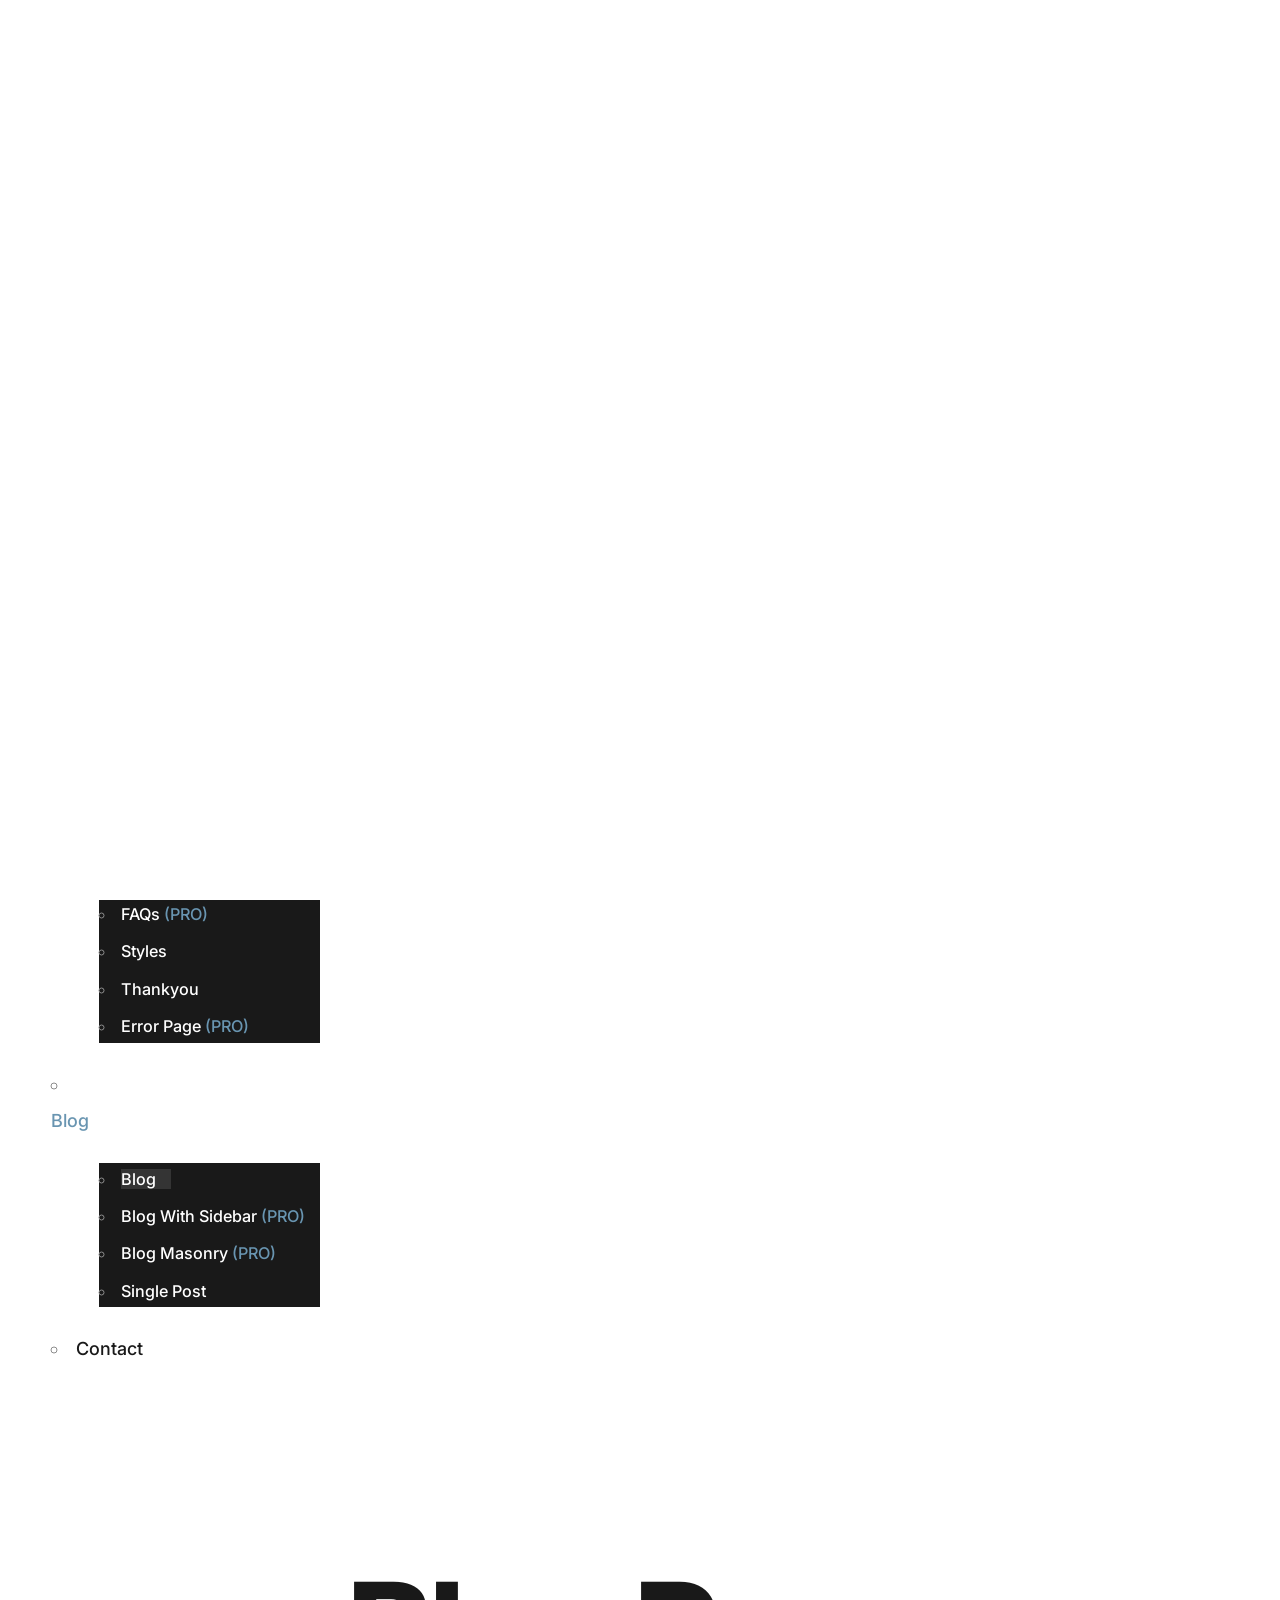
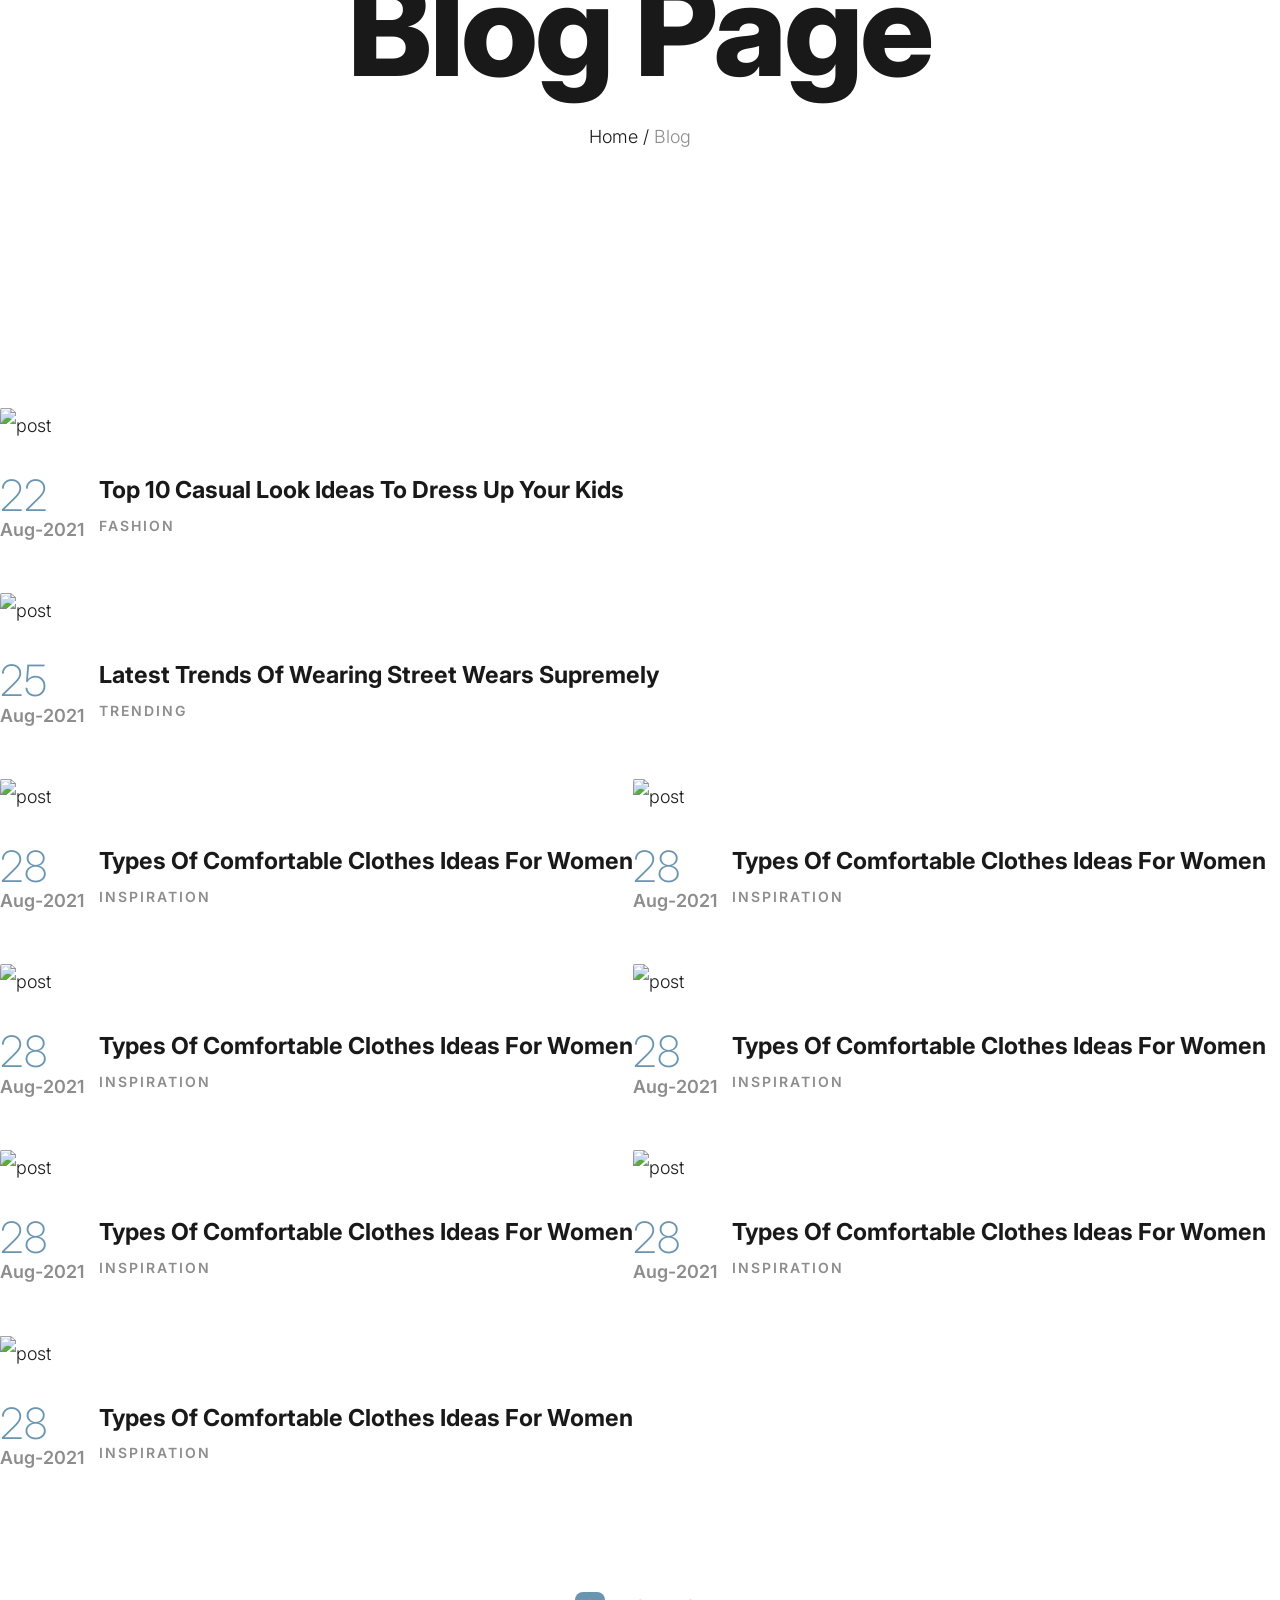
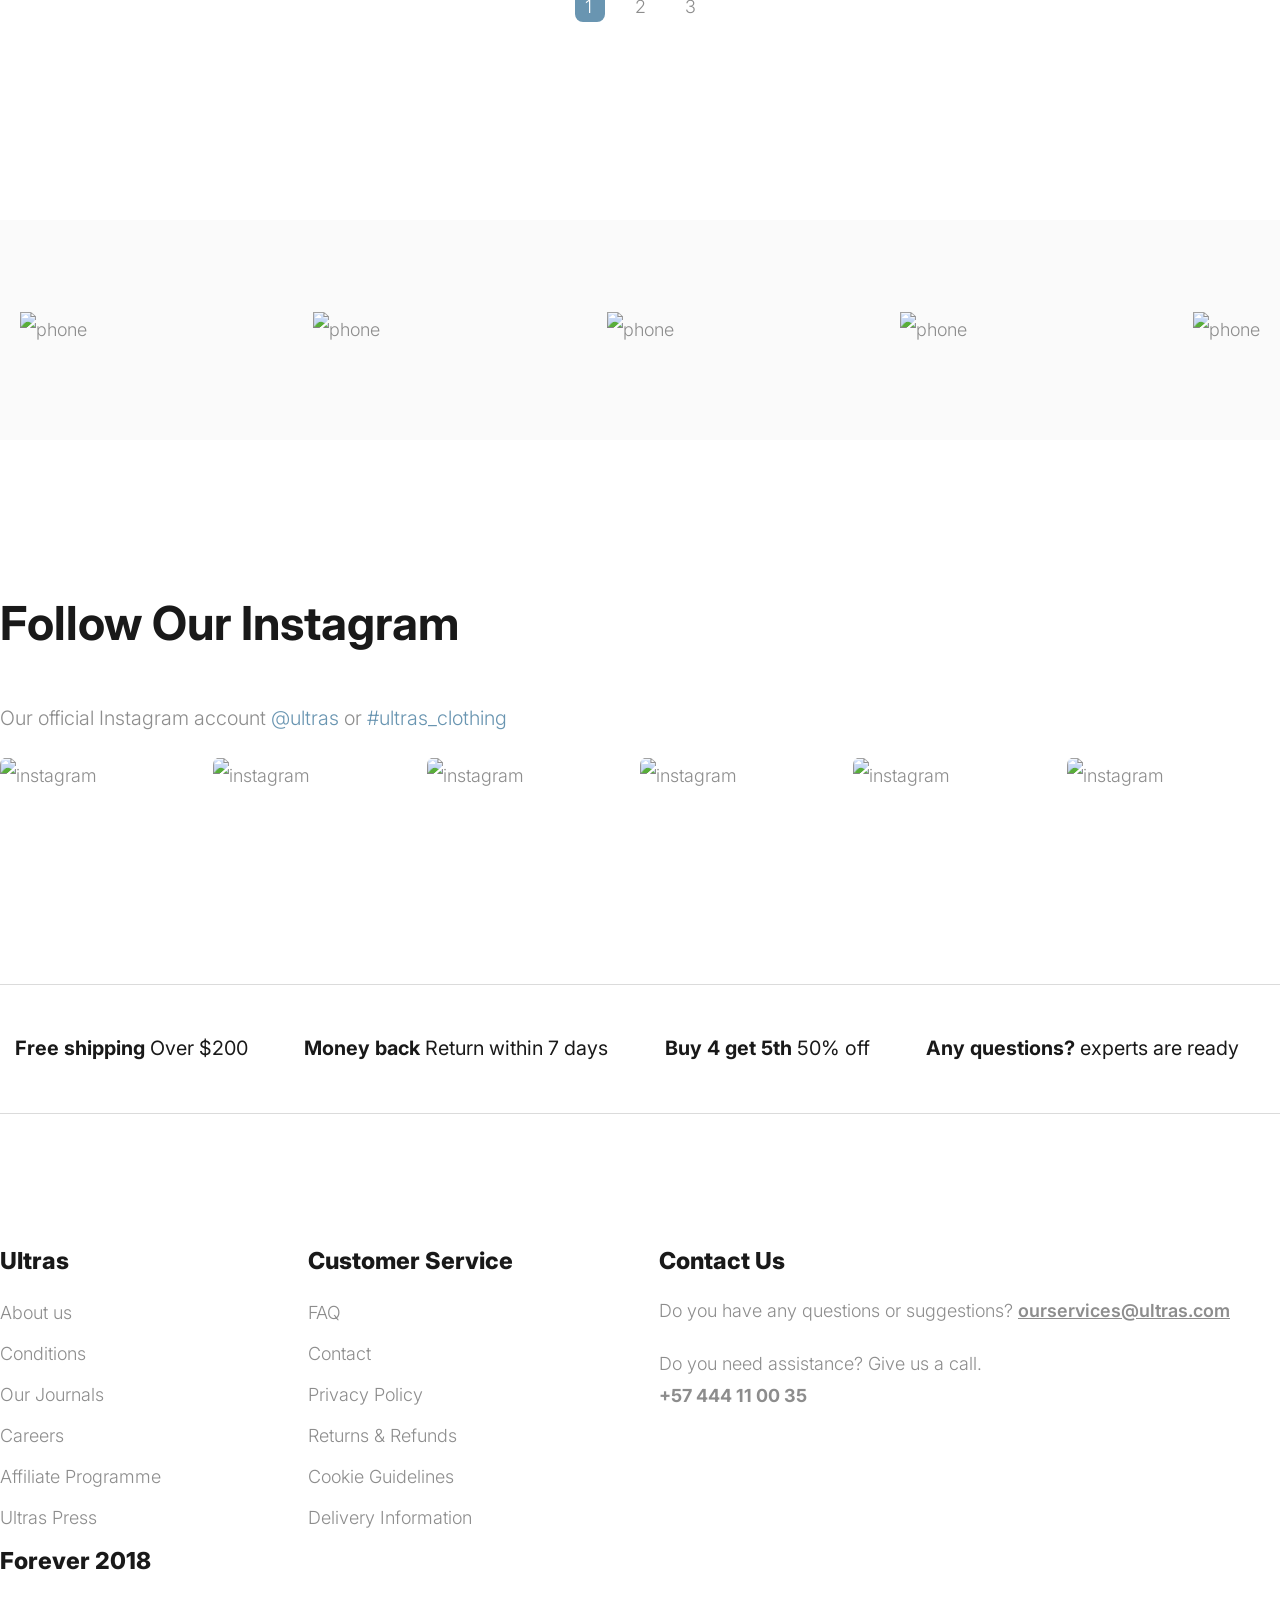
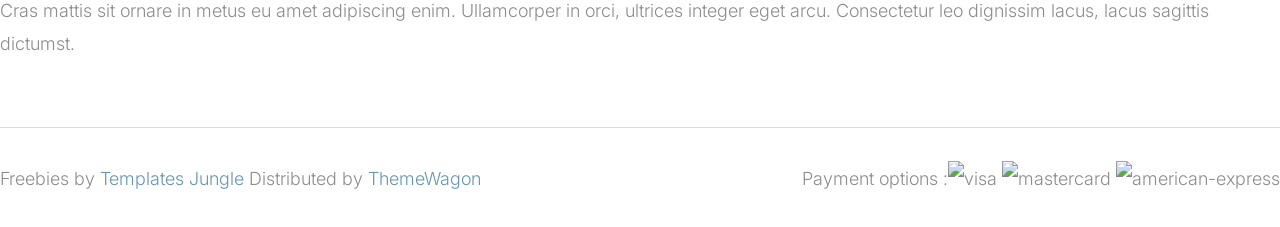
==== blog.html @ 42d47d9b "shr" ====
<!DOCTYPE html>
<html lang="en">
  <head>
    <title>Ultras - Clothing Store eCommerce Store HTML Website Template</title>
    <meta charset="utf-8">
    <meta http-equiv="X-UA-Compatible" content="IE=edge">
    <meta name="viewport" content="width=device-width, initial-scale=1.0">
    <meta name="format-detection" content="telephone=no">
    <meta name="apple-mobile-web-app-capable" content="yes">
    <meta name="author" content="">
    <meta name="keywords" content="">
    <meta name="description" content="">
    <link rel="stylesheet" type="text/css" href="css/normalize.css">
    <link rel="stylesheet" type="text/css" href="icomoon/icomoon.css">
    <link rel="stylesheet" type="text/css" media="all" href="https://maxcdn.bootstrapcdn.com/font-awesome/4.7.0/css/font-awesome.min.css">
    <link rel="stylesheet" type="text/css" href="css/vendor.css">
    <link rel="stylesheet" type="text/css" href="style.css">
    <link rel="preconnect" href="https://fonts.googleapis.com">
    <link rel="preconnect" href="https://fonts.gstatic.com" crossorigin>
    <link href="https://fonts.googleapis.com/css2?family=Inter:wght@100;200;300;400;500;600;700;800;900&display=swap" rel="stylesheet">
    <!-- script
    ================================================== -->
    <script src="js/modernizr.js"></script>
  </head>
  <body>

    <div class="preloader-wrapper">
      <div class="preloader">
      </div>
    </div>

    <div class="search-popup">
      <div class="search-popup-container">

        <form role="search" method="get" class="search-form" action="">
          <input type="search" id="search-form" class="search-field" placeholder="Type and press enter" value="" name="s" />
          <button type="submit" class="search-submit"><a href="#"><i class="icon icon-search"></i></a></button>
        </form>

        <h5 class="cat-list-title">Browse Categories</h5>
        
        <ul class="cat-list">
          <li class="cat-list-item">
            <a href="shop.html" title="Men Jackets">Men Jackets</a>
          </li>
          <li class="cat-list-item">
            <a href="shop.html" title="Fashion">Fashion</a>
          </li>
          <li class="cat-list-item">
            <a href="shop.html" title="Casual Wears">Casual Wears</a>
          </li>
          <li class="cat-list-item">
            <a href="shop.html" title="Women">Women</a>
          </li>
          <li class="cat-list-item">
            <a href="shop.html" title="Trending">Trending</a>
          </li>
          <li class="cat-list-item">
            <a href="shop.html" title="Hoodie">Hoodie</a>
          </li>
          <li class="cat-list-item">
            <a href="shop.html" title="Kids">Kids</a>
          </li>
        </ul>
      </div>
    </div>
    <header id="header">
      <div id="header-wrap">
        <nav class="secondary-nav border-bottom">
          <div class="container">
            <div class="row d-flex align-items-center">
              <div class="col-md-4 header-contact">
                <p>Let's talk! <strong>+57 444 11 00 35</strong>
                </p>
              </div>
              <div class="col-md-4 shipping-purchase text-center">
                <p>Free shipping on a purchase value of $200</p>
              </div>
              <div class="col-md-4 col-sm-12 user-items">
                <ul class="d-flex justify-content-end list-unstyled">
                  <li>
                    <a href="login.html">
                      <i class="icon icon-user"></i>
                    </a>
                  </li>
                  <li>
                    <a href="cart.html">
                      <i class="icon icon-shopping-cart"></i>
                    </a>
                  </li>
                  <li>
                    <a href="wishlist.html">
                      <i class="icon icon-heart"></i>
                    </a>
                  </li>
                  <li class="user-items search-item pe-3">
                    <a href="#" class="search-button">
                      <i class="icon icon-search"></i>
                    </a>
                  </li>
                </ul>
              </div>
            </div>
          </div>
        </nav>
        <nav class="primary-nav padding-small">
          <div class="container">
            <div class="row d-flex align-items-center">
              <div class="col-lg-2 col-md-2">
                <div class="main-logo">
                  <a href="index.html">
                    <img src="images/main-logo.png" alt="logo">
                  </a>
                </div>
              </div>
              <div class="col-lg-10 col-md-10">
                <div class="navbar">

                  <div id="main-nav" class="stellarnav d-flex justify-content-end right">
                    <ul class="menu-list">

                      <li class="menu-item has-sub">
                        <a href="index.html" class="item-anchor d-flex align-item-center" data-effect="Home">Home<i class="icon icon-chevron-down"></i></a>
                        <ul class="submenu">
                          <li><a href="index.html" class="item-anchor">Home</a></li>
                          <li><a href="home2.html" class="item-anchor">Home v2<span class="text-primary"> (PRO)</span></a></li>
                        </ul>
                      </li>

                      <li><a href="about.html" class="item-anchor" data-effect="About">About</a></li>

                      <li class="menu-item has-sub">
                        <a href="shop.html" class="item-anchor d-flex align-item-center" data-effect="Shop">Shop<i class="icon icon-chevron-down"></i></a>
                        <ul class="submenu">
                          <li><a href="shop.html" class="item-anchor">Shop</a></li>
                          <li><a href="shop-slider.html" class="item-anchor">Shop slider<span class="text-primary"> (PRO)</span></a></li>
                          <li><a href="shop-grid.html" class="item-anchor">Shop grid<span class="text-primary"> (PRO)</span></a></li>
                          <li><a href="shop-list.html" class="item-anchor">Shop list<span class="text-primary"> (PRO)</span></a></li>
                          <li><a href="single-product.html" class="item-anchor">Single product<span class="text-primary"> (PRO)</span></a></li>
                          <li><a href="cart.html" class="item-anchor">Cart<span class="text-primary"> (PRO)</span></a></li>
                          <li><a href="wishlist.html" class="item-anchor">Wishlist<span class="text-primary"> (PRO)</span></a></li>
                          <li><a href="checkout.html" class="item-anchor">Checkout<span class="text-primary"> (PRO)</span></a></li>
                        </ul>
                      </li>

                      <li class="menu-item has-sub">
                        <a href="#" class="item-anchor d-flex align-item-center" data-effect="Pages">Pages<i class="icon icon-chevron-down"></i></a>
                        <ul class="submenu">
                          <li><a href="coming-soon.html" class="item-anchor">Coming soon<span class="text-primary"> (PRO)</span></a></li>
                          <li><a href="login.html" class="item-anchor">Login<span class="text-primary"> (PRO)</span></a></li>
                          <li><a href="faqs.html" class="item-anchor">FAQs<span class="text-primary"> (PRO)</span></a></li>
                          <li><a href="styles.html" class="item-anchor">Styles</a></li>
                          <li><a href="thank-you.html" class="item-anchor">Thankyou</a></li>
                          <li><a href="error.html" class="item-anchor">Error page<span class="text-primary"> (PRO)</span></a></li>
                        </ul>
                      </li>

                      <li class="menu-item has-sub">
                        <a href="blog.html" class="item-anchor active d-flex align-item-center" data-effect="Blog">Blog<i class="icon icon-chevron-down"></i></a>
                        <ul class="submenu">
                          <li><a href="blog.html" class="item-anchor active">Blog</a></li>
                          <li><a href="blog-sidebar.html" class="item-anchor">Blog with sidebar<span class="text-primary"> (PRO)</span></a></li>
                          <li><a href="blog-masonry.html" class="item-anchor">Blog masonry<span class="text-primary"> (PRO)</span></a></li>
                          <li><a href="single-post.html" class="item-anchor">Single post</a></li>
                        </ul>
                      </li>

                      <li><a href="contact.html" class="item-anchor" data-effect="Contact">Contact</a></li>

                    </ul>
                  </div>

                </div>
              </div>
            </div>
          </div>
        </nav>
      </div>
    </header>

    <section class="site-banner jarallax min-height300 padding-large" style="background: url(images/hero-image1.jpg) no-repeat; background-position: top;">
      <div class="container">
        <div class="row">
          <div class="col-md-12">
            <h1 class="page-title">Blog page</h1>
            <div class="breadcrumbs">
              <span class="item">
                <a href="index.html">Home /</a>
              </span>
              <span class="item">Blog</span>
            </div>
          </div>
        </div>
      </div>
    </section>

    <section id="latest-blog" class="post-grid padding-large">
      <div class="container">
        <div class="row d-flex flex-wrap">
          <article class="col-md-4 post-item">
            <div class="image-holder zoom-effect">
              <a href="single-post.html">
                <img src="images/post-img1.jpg" alt="post" class="post-image">
              </a>
            </div>
            <div class="post-content d-flex">
              <div class="meta-date">
                <div class="meta-day text-primary">22</div>
                <div class="meta-month">Aug-2021</div>
              </div>
              <div class="post-header">
                <h3 class="post-title">
                  <a href="single-post.html">top 10 casual look ideas to dress up your kids</a>
                </h3>
                <a href="blog.html" class="blog-categories">Fashion</a>
              </div>
            </div>
          </article>
          <article class="col-md-4 post-item">
            <div class="image-holder zoom-effect">
              <a href="single-post.html">
                <img src="images/post-img2.jpg" alt="post" class="post-image">
              </a>
            </div>
            <div class="post-content d-flex">
              <div class="meta-date">
                <div class="meta-day text-primary">25</div>
                <div class="meta-month">Aug-2021</div>
              </div>
              <div class="post-header">
                <h3 class="post-title">
                  <a href="single-post.html">Latest trends of wearing street wears supremely</a>
                </h3>
                <a href="blog.html" class="blog-categories">Trending</a>
              </div>
            </div>
          </article>
          <article class="col-md-4 post-item">
            <div class="image-holder zoom-effect">
              <a href="single-post.html">
                <img src="images/post-img3.jpg" alt="post" class="post-image">
              </a>
            </div>
            <div class="post-content d-flex">
              <div class="meta-date">
                <div class="meta-day text-primary">28</div>
                <div class="meta-month">Aug-2021</div>
              </div>
              <div class="post-header">
                <h3 class="post-title">
                  <a href="single-post.html">types of comfortable clothes ideas for women</a>
                </h3>
                <a href="blog.html" class="blog-categories">Inspiration</a>
              </div>
            </div>
          </article>
          <article class="col-md-4 post-item">
            <div class="image-holder zoom-effect">
              <a href="single-post.html">
                <img src="images/post-img2.jpg" alt="post" class="post-image">
              </a>
            </div>
            <div class="post-content d-flex">
              <div class="meta-date">
                <div class="meta-day text-primary">28</div>
                <div class="meta-month">Aug-2021</div>
              </div>
              <div class="post-header">
                <h3 class="post-title">
                  <a href="single-post.html">types of comfortable clothes ideas for women</a>
                </h3>
                <a href="blog.html" class="blog-categories">Inspiration</a>
              </div>
            </div>
          </article>
          <article class="col-md-4 post-item">
            <div class="image-holder zoom-effect">
              <a href="single-post.html">
                <img src="images/post-img3.jpg" alt="post" class="post-image">
              </a>
            </div>
            <div class="post-content d-flex">
              <div class="meta-date">
                <div class="meta-day text-primary">28</div>
                <div class="meta-month">Aug-2021</div>
              </div>
              <div class="post-header">
                <h3 class="post-title">
                  <a href="single-post.html">types of comfortable clothes ideas for women</a>
                </h3>
                <a href="blog.html" class="blog-categories">Inspiration</a>
              </div>
            </div>
          </article>
          <article class="col-md-4 post-item">
            <div class="image-holder zoom-effect">
              <a href="single-post.html">
                <img src="images/post-img1.jpg" alt="post" class="post-image">
              </a>
            </div>
            <div class="post-content d-flex">
              <div class="meta-date">
                <div class="meta-day text-primary">28</div>
                <div class="meta-month">Aug-2021</div>
              </div>
              <div class="post-header">
                <h3 class="post-title">
                  <a href="single-post.html">types of comfortable clothes ideas for women</a>
                </h3>
                <a href="blog.html" class="blog-categories">Inspiration</a>
              </div>
            </div>
          </article>
          <article class="col-md-4 post-item">
            <div class="image-holder zoom-effect">
              <a href="single-post.html">
                <img src="images/post-img3.jpg" alt="post" class="post-image">
              </a>
            </div>
            <div class="post-content d-flex">
              <div class="meta-date">
                <div class="meta-day text-primary">28</div>
                <div class="meta-month">Aug-2021</div>
              </div>
              <div class="post-header">
                <h3 class="post-title">
                  <a href="single-post.html">types of comfortable clothes ideas for women</a>
                </h3>
                <a href="blog.html" class="blog-categories">Inspiration</a>
              </div>
            </div>
          </article>
          <article class="col-md-4 post-item">
            <div class="image-holder zoom-effect">
              <a href="single-post.html">
                <img src="images/post-img1.jpg" alt="post" class="post-image">
              </a>
            </div>
            <div class="post-content d-flex">
              <div class="meta-date">
                <div class="meta-day text-primary">28</div>
                <div class="meta-month">Aug-2021</div>
              </div>
              <div class="post-header">
                <h3 class="post-title">
                  <a href="single-post.html">types of comfortable clothes ideas for women</a>
                </h3>
                <a href="blog.html" class="blog-categories">Inspiration</a>
              </div>
            </div>
          </article>
          <article class="col-md-4 post-item">
            <div class="image-holder zoom-effect">
              <a href="single-post.html">
                <img src="images/post-img2.jpg" alt="post" class="post-image">
              </a>
            </div>
            <div class="post-content d-flex">
              <div class="meta-date">
                <div class="meta-day text-primary">28</div>
                <div class="meta-month">Aug-2021</div>
              </div>
              <div class="post-header">
                <h3 class="post-title">
                  <a href="single-post.html">types of comfortable clothes ideas for women</a>
                </h3>
                <a href="blog.html" class="blog-categories">Inspiration</a>
              </div>
            </div>
          </article>
        </div>
        <nav class="navigation paging-navigation text-center padding-medium" role="navigation">
          <div class="pagination loop-pagination d-flex justify-content-center">
            <a href="#" class="pagination-arrow d-flex align-items-center">
              <i class="icon icon-arrow-left"></i>
            </a>
            <span aria-current="page" class="page-numbers current">1</span>
            <a class="page-numbers" href="#">2</a>
            <a class="page-numbers" href="#">3</a>
            <a href="#" class="pagination-arrow d-flex align-items-center">
              <i class="icon icon-arrow-right"></i>
            </a>
          </div>
        </nav>
      </div>
    </section>

    <section id="brand-collection" class="padding-medium bg-light-grey">
      <div class="container">
        <div class="d-flex flex-wrap justify-content-between">
          <img src="images/brand1.png" alt="phone" class="brand-image">
          <img src="images/brand2.png" alt="phone" class="brand-image">
          <img src="images/brand3.png" alt="phone" class="brand-image">
          <img src="images/brand4.png" alt="phone" class="brand-image">
          <img src="images/brand5.png" alt="phone" class="brand-image">
        </div>
      </div>
    </section>

    <section id="instagram" class="padding-large">
      <div class="container">
        <div class="section-header">
          <h2 class="section-title">Follow our instagram</h2>
        </div>
        <p>Our official Instagram account <a href="#">@ultras</a> or <a href="#">#ultras_clothing</a>
        </p>
        <div class="row d-flex flex-wrap justify-content-between">
          <div class="col-lg-2 col-md-4 col-sm-6">
            <figure class="zoom-effect">
              <img src="images/insta-image1.jpg" alt="instagram" class="insta-image">
              <i class="icon icon-instagram"></i>
            </figure>
          </div>
          <div class="col-lg-2 col-md-4 col-sm-6">
            <figure class="zoom-effect">
              <img src="images/insta-image2.jpg" alt="instagram" class="insta-image">
              <i class="icon icon-instagram"></i>
            </figure>
          </div>
          <div class="col-lg-2 col-md-4 col-sm-6">
            <figure class="zoom-effect">
              <img src="images/insta-image3.jpg" alt="instagram" class="insta-image">
              <i class="icon icon-instagram"></i>
            </figure>
          </div>
          <div class="col-lg-2 col-md-4 col-sm-6">
            <figure class="zoom-effect">
              <img src="images/insta-image4.jpg" alt="instagram" class="insta-image">
              <i class="icon icon-instagram"></i>
            </figure>
          </div>
          <div class="col-lg-2 col-md-4 col-sm-6">
            <figure class="zoom-effect">
              <img src="images/insta-image5.jpg" alt="instagram" class="insta-image">
              <i class="icon icon-instagram"></i>
            </figure>
          </div>
          <div class="col-lg-2 col-md-4 col-sm-6">
            <figure class="zoom-effect">
              <img src="images/insta-image6.jpg" alt="instagram" class="insta-image">
              <i class="icon icon-instagram"></i>
            </figure>
          </div>
        </div>          
      </div>
    </section>

    <section id="shipping-information">
      <hr>
      <div class="container">
        <div class="row d-flex flex-wrap align-items-center justify-content-between">
          <div class="col-md-3 col-sm-6">
            <div class="icon-box">
              <i class="icon icon-truck"></i>
              <h4 class="block-title">
                <strong>Free shipping</strong> Over $200
              </h4>
            </div>
          </div>
          <div class="col-md-3 col-sm-6">
            <div class="icon-box">
              <i class="icon icon-return"></i>
              <h4 class="block-title">
                <strong>Money back</strong> Return within 7 days
              </h4>
            </div>
          </div>
          <div class="col-md-3 col-sm-6">
            <div class="icon-box">
              <i class="icon icon-tags1"></i>
              <h4 class="block-title">
                <strong>Buy 4 get 5th</strong> 50% off
              </h4>
            </div>
          </div>
          <div class="col-md-3 col-sm-6">
            <div class="icon-box">
              <i class="icon icon-help_outline"></i>
              <h4 class="block-title">
                <strong>Any questions?</strong> experts are ready
              </h4>
            </div>
          </div>
        </div>
      </div>
      <hr>
    </section>

    <footer id="footer">
      <div class="container">
        <div class="footer-menu-list">
          <div class="row d-flex flex-wrap justify-content-between">
            <div class="col-lg-3 col-md-6 col-sm-6">
              <div class="footer-menu">
                <h5 class="widget-title">Ultras</h5>
                <ul class="menu-list list-unstyled">
                  <li class="menu-item">
                    <a href="about.html">About us</a>
                  </li>
                  <li class="menu-item">
                    <a href="#">Conditions </a>
                  </li>
                  <li class="menu-item">
                    <a href="blog.html">Our Journals</a>
                  </li>
                  <li class="menu-item">
                    <a href="#">Careers</a>
                  </li>
                  <li class="menu-item">
                    <a href="#">Affiliate Programme</a>
                  </li>
                  <li class="menu-item">
                    <a href="#">Ultras Press</a>
                  </li>
                </ul>
              </div>
            </div>
            <div class="col-lg-3 col-md-6 col-sm-6">
              <div class="footer-menu">
                <h5 class="widget-title">Customer Service</h5>
                <ul class="menu-list list-unstyled">
                  <li class="menu-item">
                    <a href="faqs.html">FAQ</a>
                  </li>
                  <li class="menu-item">
                    <a href="contact.html">Contact</a>
                  </li>
                  <li class="menu-item">
                    <a href="#">Privacy Policy</a>
                  </li>
                  <li class="menu-item">
                    <a href="#">Returns & Refunds</a>
                  </li>
                  <li class="menu-item">
                    <a href="#">Cookie Guidelines</a>
                  </li>
                  <li class="menu-item">
                    <a href="#">Delivery Information</a>
                  </li>
                </ul>
              </div>
            </div>
            <div class="col-lg-3 col-md-6 col-sm-6">
              <div class="footer-menu">
                <h5 class="widget-title">Contact Us</h5>
                <p>Do you have any questions or suggestions? <a href="#" class="email">ourservices@ultras.com</a>
                </p>
                <p>Do you need assistance? Give us a call. <br>
                  <strong>+57 444 11 00 35</strong>
                </p>
              </div>
            </div>
            <div class="col-lg-3 col-md-6 col-sm-6">
              <div class="footer-menu">
                <h5 class="widget-title">Forever 2018</h5>
                <p>Cras mattis sit ornare in metus eu amet adipiscing enim. Ullamcorper in orci, ultrices integer eget arcu. Consectetur leo dignissim lacus, lacus sagittis dictumst.</p>
                <div class="social-links">
                  <ul class="d-flex list-unstyled">
                    <li>
                      <a href="#">
                        <i class="icon icon-facebook"></i>
                      </a>
                    </li>
                    <li>
                      <a href="#">
                        <i class="icon icon-twitter"></i>
                      </a>
                    </li>
                    <li>
                      <a href="#">
                        <i class="icon icon-youtube-play"></i>
                      </a>
                    </li>
                    <li>
                      <a href="#">
                        <i class="icon icon-behance-square"></i>
                      </a>
                    </li>
                  </ul>
                </div>
              </div>
            </div>
          </div>
        </div>
      </div>
      <hr>
    </footer>

    <div id="footer-bottom">
      <div class="container">
        <div class="d-flex align-items-center flex-wrap justify-content-between">
          <div class="copyright">
            <p>Freebies by <a href="https://templatesjungle.com/">Templates Jungle</a> Distributed by <a href="https://themewagon.com">ThemeWagon</a>
            </p>
          </div>
          <div class="payment-method">
            <p>Payment options :</p>
            <div class="card-wrap">
              <img src="images/visa-icon.jpg" alt="visa">
              <img src="images/mastercard.png" alt="mastercard">
              <img src="images/american-express.jpg" alt="american-express">
            </div>
          </div>
        </div>
      </div>
    </div>

    <script src="js/jquery-1.11.0.min.js"></script>
    <script src="js/plugins.js"></script>
    <script src="js/script.js"></script>
  </body>
</html>
---- style.css ----
/*
Theme Name: Ultras
Theme URI: https://templatesjungle.com/
Author: TemplatesJungle
Author URI: https://templatesjungle.com/
Description: Ultras is specially designed product packaged for eCommerce store websites.
Version: 1.1
*/

/*--------------------------------------------------------------
This is main CSS file that contains custom style rules used in this template
--------------------------------------------------------------*/

/*------------------------------------*\
    Table of contents
\*------------------------------------*/

/*------------------------------------------------

CSS STRUCTURE:

1. VARIABLES

2. GENERAL TYPOGRAPHY
  2.1 General Styles
  2.2 Floating & Alignment
  2.3 Forms
  2.4 Lists
  2.5 Code
  2.6 Tables
  2.7 Spacing
  2.8 Utilities
  2.9 Misc
    - Row Border
    - Zoom Effect
  2.10 Buttons
    - Button Sizes
    - Button Shapes
    - Button Color Scheme
    - Button Aligns
  2.11 Section
    - Hero Section
    - Section Title
    - Section Paddings
    - Section Margins
    - Section Bg Colors
    - Content Colors
    - Content Borders

3. EXTENDED TYPOGRAPHY
  3.1 Blockquote / Pullquote
  3.2 Text Highlights

4. CONTENT ELEMENTS
  4.1 Tabs
  4.2 Accordions

5. BLOG STYLES
  5.1 Blog Single Post
  5.2 About Author
  5.3 Comments List
  5.4 Comments Form3

6. SITE STRUCTURE
  6.1 Header
    - Header Menu
    - Nav Sidebar
  6.2 Billboard
  6.3 About Us Section
  6.4 Video Section
  6.5 Selling Products Section
  6.6 Quotation Section
  6.7 Latest Blogs Section
  6.8 Newsletter Section
  6.9 Instagram Section
  6.10 Footer
    - Footer Top
    - Footer Bottom

7. OTHER PAGES
  7.1 About Page
  7.2 Product Detail
    -Quantity
  7.3 Shop Page & Blog Page
    -Sidebar
    -Pagination
  7.4 Shop List Page
  7.5 Single Product
   -Single Product Information
   -Product Tabs
  7.6 Single Post Page
  7.7 Cart Page
  7.8 Wishlist Page
  7.9 Checkout Page
  7.10 Home2 Page
   -Billboard
   -Video Section
   -Categories
  7.11 Coming Soon Page
  7.12 Login Page
  7.13 Error Page
  7.14 Styles Page

    
/*--------------------------------------------------------------
/** 1. VARIABLES
--------------------------------------------------------------*/
:root {
    /* widths for rows and containers
     */
    --header-height       : 160px;
    --header-height-min   : 80px;
}
/* on mobile devices below 600px
 */
@media screen and (max-width: 600px) {
    :root {
        --header-height : 100px;
        --header-height-min   : 80px;
    }
}
/* Theme Colors */
:root {
    --accent-color       : #8d8d8d;
    --dark-color         : #191919;
    --light-color        : #fff;
    --grey-color         : #dbdbdb;
    --light-grey-color   : #fafafa;
    --primary-color      : #6995B1;
    --light-primary-color   : #eef1f3;
}

/* Fonts */
:root {
    --body-font           : "Inter", sans-serif;
    --heading-font        : "Inter", sans-serif;
}


/*----------------------------------------------*/
/* 2 GENERAL TYPOGRAPHY */
/*----------------------------------------------*/

/* 2.1 General Styles
/*----------------------------------------------*/
*, *::before, *::after {
  -webkit-box-sizing: border-box;
  -moz-box-sizing: border-box;
  box-sizing: border-box;
}
html {
  box-sizing: border-box;
}
body {
  font-family: var(--body-font);
  font-size: 18px;
  font-weight: 300;
  line-height: 2;
  color: var(--accent-color);
  margin: 0;
}
body.no-scroll {
    overflow: hidden;
}
a {
  color: var(--dark-color);
  text-decoration: none;
  transition: 0.3s color ease-out;
}
p>a {
  color: var(--primary-color);
}
a.light {
  color: var(--light-color);
}
a:hover {
  text-decoration: none;
  color: var(--primary-color);
}
ul, ol {
  margin-top: 0;
  margin-bottom: 10px;
  margin-left: 0;
}
ul ul,
ol ul,
ul ol,
ol ol {
  margin-top: 5px;
  margin-bottom: 0;
}
ul li, ol li {
  margin-bottom: 5px;
  outline: 0;
}
ul li.active a{
  color: var(--dark-color);
}
ul li:last-child,
ol li:last-child {
  margin-bottom: 0;
}
dl {
  margin-top: 0;
  margin-bottom: 2rem;
}
dt,
dd {
  line-height: 1.42857143;
}
dt {
  font-weight: bold;
}
dd {
  margin-left: 0;
}
button, input, select, textarea {
  font-family: inherit;
  font-size: inherit;
  line-height: inherit;
  outline: 0;
}
figure {
  margin: 0;
}
img {
  display: inline-block;
  border: 0;
  max-width: 100%;
  height: auto;
  vertical-align: middle;
}
::selection {
  background: var(--primary-color);
  color: var(--light-color);
  text-shadow: none;
}
::-moz-selection {
  background: var(--primary-color);
  color: var(--light-color);
  text-shadow: none;
}

::-webkit-input-placeholder {
    color: #7A7A7A; /* WebKit browsers */
}
:-ms-input-placeholder {
    color: #7A7A7A;/* Internet Explorer 10+ */
}

/* Typography */
/*----------------------------------------------*/

h1, .h1, h2, .h2, h3, .h3, h4, .h4, h5, .h5, h6, .h6 {
  font-family: var(--heading-font);
  color: var(--dark-color);
  line-height: 1.2;
}
h1.light, .h1, h2.light, .h2, h3.light, .h3, h4.light, .h4, h5.light, .h5, h6.light, .h6 {
  color: var(--light-color);
}
h1, h2, h3 {
  margin: 25px 0;
  text-transform: capitalize;
}
h5, h6 {
  letter-spacing: 1px;
}
h1, .h1 {
  font-size: 3em;
  line-height: 1.4;
}
h2, .h2 {
  font-size: 2em;
  line-height: 1.4;
}
h3, .h3 {
  font-size: 1.4em;
  line-height: 1.4;
}
h4, .h4 {
  font-size: 1.1em;
  line-height: 1.4;
}
h5, .h5 {
  font-size: .83em;
  line-height: 1.25;
}
h6, .h6 {
  font-size: .67em;
  line-height: 1.1;
}
h1 a, h2 a, h3 a, h4 a, h5 a, h6 a {
  font-weight: inherit;
  color: inherit;
  text-decoration: none;
}
p {
   font-family: var(--body-font);
   font-size: 18px;
   line-height: 1.8;
   margin: 0 0 20px 0;
}
p.dark {
    color: var(--dark-color);
}
p.light {
    color: var(--light-color);
}
p:empty {
  display: none;
}
small {
  font-size: 85%;
}
mark {
  background-color: var(--grey-color);
  padding: 0.28rem;
}
dfn, cite, em, i {
  font-style: italic;
}
::placeholder {
    color: var(--grey-color);
}

/*----------------------------------------------*/
/* 2.1 Floating & Alignment */
/*----------------------------------------------*/

.align-left {
  float: left;
  text-align: left;
}
.align-right {
  float: right;
  text-align: right;
}
.align-center {
  display: block;
  margin-left: auto;
  margin-right: auto;
  text-align: center;
}
/**::after,*/
.container::after,
.row::after,
.clearfix::after {
  display: block;
  clear: both;
  content: "";
}

/** Text Align
--------------------------------------------------------------*/
.text-left {
  text-align: left;
}
.text-right {
  text-align: right;
}
.text-center {
  text-align: center;
}
.text-justify {
  text-align: justify;
}
.text-nowrap {
  white-space: nowrap;
}
.text-lead {
  font-size: 120%;
  line-height: 1.7em;
}
.text-lead strong {
  font-size: 115%;
  font-weight: 500;
}
.text-muted {
  color: var(--primary-color);
}
.text-primary {
  color: var(--primary-color) !important;
}
.text-hide {
  font: 0/0 a;
  color: transparent;
  text-shadow: none;
  background-color: transparent;
  border: 0;
}

/*------------------------------------------------
/* 2.3 Forms
–––––––––––––––––––––––––––––––––––––––––––––––––– */
input[type="email"],
input[type="number"],
input[type="search"],
input[type="text"],
input[type="tel"],
input[type="url"],
input[type="password"],
textarea,
select {
    height: 50px;
    padding: 6px 15px;
    background-color: var(--light-background-color);
    border: 1px solid var(--grey-color);
    border-radius: 4px;
    box-shadow: none;
    box-sizing: border-box; 
  }
/* Removes awkward default styles on some inputs for iOS */
input[type="email"],
input[type="number"],
input[type="search"],
input[type="text"],
input[type="tel"],
input[type="url"],
input[type="password"],
textarea {
  -webkit-appearance: none;
     -moz-appearance: none;
          appearance: none; }
textarea {
  min-height: 130px;
  padding-top: 6px;
  padding-bottom: 6px; }
input[type="email"]:focus,
input[type="number"]:focus,
input[type="search"]:focus,
input[type="text"]:focus,
input[type="tel"]:focus,
input[type="url"]:focus,
input[type="password"]:focus,
textarea:focus,
select:focus {
  border: 1px solid var(--grey-color);
  outline: 0; }
label,
legend {
  display: block;
  margin-bottom: .5rem;
  font-weight: 600; 
}
fieldset {
  padding: 0;
  border-width: 0; 
}
input[type="checkbox"],
input[type="radio"] {
  display: inline; }
label > .label-body {
  display: inline;
  margin-left: .5rem;
  font-weight: normal; }

/*------------------------------------------------
/* 2.4 Lists
–––––––––––––––––––––––––––––––––––––––––––––––––– */
ul {
  list-style: circle inside; }
ol {
  list-style: decimal inside; }
ol, ul {
  padding-left: 0;
  margin-top: 0; }
ul ul,
ul ol,
ol ol,
ol ul {
  margin: 1.5rem 0 1.5rem 3rem;
  font-size: 90%; }
li {
  margin-bottom: 1rem; }

/*------------------------------------------------
/* 2.5 Code
–––––––––––––––––––––––––––––––––––––––––––––––––– */
code {
  padding: .2rem .5rem;
  margin: 0 .2rem;
  border-radius: 4px; 
  background-color: var(--accent-color);
  color: var(--light-color);
}
pre > code {
  display: block;
  padding: 1rem 1.5rem;
  white-space: normal; 
  }

/*------------------------------------------------
/* 2.6 Tables
–––––––––––––––––––––––––––––––––––––––––––––––––– */
th,
td {
  padding: 12px 15px;
  text-align: left;
   }
th:first-child,
td:first-child {
  padding-left: 0; 
  }
th:last-child,
td:last-child {
  padding-right: 0; 
  }

/*------------------------------------------------
/* 2.7 Spacing
–––––––––––––––––––––––––––––––––––––––––––––––––– */
button,
.button {
  margin-bottom: 1rem; }
input,
textarea,
select,
fieldset {
  margin-bottom: 1.5rem; }
pre,
blockquote,
dl,
figure,
table,
form {
  margin-bottom: 2rem; 
}

/*------------------------------------------------
/* 2.8 Utilities
–––––––––––––––––––––––––––––––––––––––––––––––––– */
.u-full-width {
  width: 100%;
  box-sizing: border-box; 
}
.u-max-full-width {
  max-width: 100%;
  box-sizing: border-box; 
}
.u-pull-right {
  float: right; 
}
.u-pull-left {
  float: left; 
}
.list-icon i {
  margin-right: 10px;
}
.list-unstyled {
  list-style: none;
}
.txt-fx .letter {
  opacity: 0;
}
.text-uppercase {
  text-transform: uppercase;
}
.text-capitalize {
  text-transform: capitalize;
}
.overflow-hidden {
    overflow: hidden;
}
.hide {
    display: none !important;
}

/* display flex utilities */
.d-flex {
  display: -ms-flexbox !important;
  display: flex !important;
}
.flex-wrap {
  -ms-flex-wrap: wrap !important;
  flex-wrap: wrap !important;
}

.justify-content-end {
  -ms-flex-pack: justify !important;
  justify-content: end !important;
}
.justify-content-center {
  -ms-flex-pack: justify !important;
  justify-content: center !important;
}
.justify-content-evenly {
  -ms-flex-pack: justify !important;
  justify-content: space-evenly !important;
}
.justify-content-between {
  -ms-flex-pack: justify !important;
  justify-content: space-between !important;
}

.align-items-center {
  -ms-flex-align: center !important;
  align-items: center !important;
}
.align-items-baseline {
  -ms-flex-align: baseline !important;
  align-items: baseline !important;
}
/* disable selction in section title */
.noselect {
  -webkit-touch-callout: none; /* iOS Safari */
    -webkit-user-select: none; /* Safari */
     -khtml-user-select: none; /* Konqueror HTML */
       -moz-user-select: none; /* Old versions of Firefox */
        -ms-user-select: none; /* Internet Explorer/Edge */
            user-select: none; /* Non-prefixed version, currently
                                  supported by Chrome, Edge, Opera and Firefox */
}

/*------------------------------------------------
/* 2.9 Misc
–––––––––––––––––––––––––––––––––––––––––––––––––– */
/* -Row Border
------------------------------------------*/
hr {
  margin-top: 2rem;
  margin-bottom: 2rem;
  border-width: 0;
  border-top: 1px solid var(--grey-color); 
}

/* -Zoom Effect
------------------------------------------*/
.zoom-effect {
    position: relative;
    overflow: hidden;
}
.zoom-effect img {
    max-width: 100%;
    -webkit-transition: 0.6s ease-out;
    -moz-transition: 0.6s ease-out;
    transition: 0.6s ease-out;
}
.zoom-effect:hover img {
    -webkit-transform: scale(1.1,1.1);
    -moz-transform: scale(1.1,1.1);
    transform: scale(1.1,1.1);
}
.zoom-effect:before {
    content: "";
    display: block;
    width: 100%;
    height: 100%;
    top: 0;
    left: 0;
    position: absolute;
    background: rgba(0,0,0,0.3);
    z-index: 2;
    opacity: 0;
    -moz-transition: 0.5s ease;
    -webkit-transition: 0.5s ease;
    transition: 0.5s ease;
}
.zoom-effect:hover:before {
    opacity: 1;
    cursor: pointer;
}


/*--------------------------------------------------------------
/** 2.10 Buttons
--------------------------------------------------------------*/
a.btn,
input[type="button"],
input[type="submit"],
input[type="reset"],
input[type="file"],
button {
  background-image: none;
  background: var(--dark-color);
  text-decoration: none !important;
  display: inline-block;
  position: relative;
  border: 2px solid transparent;
  border-radius: 0;
  padding: 0.75em 1.5em;
  margin-top: 15px;
  font-family: var(--body-font);
  font-size: 15px;
  font-weight: 500;
  line-height: normal;
  text-align: center;
  text-transform: uppercase;
  color: var(--light-color);
  z-index: 1;
  cursor: pointer;
  white-space: nowrap;
  vertical-align: middle;
  -webkit-transition: all 0.3s ease-in;
  transition: all 0.3s ease-in;
  -ms-touch-action: manipulation;
  touch-action: manipulation;
  -webkit-user-select: none;
  -moz-user-select: none;
  -ms-user-select: none;
  user-select: none;
}
.btn:hover,
.btn:focus,
input[type="button"]:focus,
input[type="button"]:hover,
input[type="submit"]:focus,
input[type="submit"]:hover,
input[type="reset"]:focus,
input[type="reset"]:hover,
input[type="file"]:focus,
input[type="file"]:hover,
button:focus,
button:hover {
  text-decoration: none;
  outline: 0;
}
.light .btn:hover {
  color: var(--light-color);
}
.btn:last-child {
  margin-right: 0;
}
.btn:active,
.btn.btn-outline-light:active,
.btn.btn-outline-dark:active,
.btn.btn-outline-accent:active,
input[type="button"]:active,
input[type="submit"]:active,
input[type="reset"]:active,
input[type="file"]:active,
button:active {
  outline: 0;
  background-image: none;
  -webkit-box-shadow: inset 0 1px 3px rgba(0, 0, 0, 0.3);
  box-shadow: inset 0 1px 3px rgba(0, 0, 0, 0.3);
}
.btn.disabled,
.btn[disabled],
fieldset[disabled] .btn {
  cursor: not-allowed;
  opacity: 0.65;
  box-shadow: none;
}
a.btn.disabled,
fieldset[disabled] a.btn {
  pointer-events: none;
}

/* - Button Sizes
------------------------------------------------------------- */
.btn.btn-small {
  padding: 0.8em 1.8em;
  font-size: 0.65em;
}
.btn.btn-medium {
  padding: 1.1em 3.0em;
  font-size: 1.0em;
}
.btn.btn-large {
  padding: 1.5em 5.5em;
  font-size: 1.3em;
}

/* - Button Shapes
------------------------------------------------------------- */
.btn.btn-rounded,
.btn.btn-rounded::after {
  border-radius: 6px;
}
.btn.btn-pill,
.btn.btn-pill::after {
  border-radius: 2em;
}
/* button outline */
.btn.btn-outline-dark,
.btn.btn-outline-light,
.btn.btn-outline-accent {
  background: transparent;
  text-shadow: none;
  box-shadow: none;
}
.btn.btn-outline-dark:hover::after,
.btn.btn-outline-light:hover::after {
  background-color: transparent;
}
.btn.btn-outline-dark {
  border-color: rgba(0,0,0,1);
  color: var(--dark-color);
}
.btn.btn-outline-dark:hover {
  background: var(--dark-color);
  color: var(--light-color);
}
.btn.btn-outline-accent {
  border-color: var(--accent-color);
  color: var(--accent-color);
}
.btn.btn-outline-accent:hover {
  background: var(--accent-color);
  color: var(--light-color);
}
.btn.btn-outline-light {
  border-color: rgba(255,255,255,0.5);
  color: var(--light-color);
}
.btn.btn-outline-light:hover {
  border-color: rgba(0,0,0,0.5);
  color: var(--dark-color);
}
.btn.btn-outline-primary {
  background: transparent;
  border-color: var(--primary-color);
  color: var(--dark-color);
}
.btn.btn-outline-primary:hover {
  border-color: var(--dark-color);
  color: var(--dark-color) !important;
}
.btn.btn-full {
  display: block;
  margin: .85em 0;
  width: 100%;
  text-align: center;
}

/* - Buttons Color Scheme
------------------------------------------------------------- */
.btn.btn-dark {
  background: var(--dark-color);
  color: var(--light-color);
}
.btn.btn-dark:hover {
  background: var(--primary-color);
}
.btn.btn-light {
  background: var(--light-color);
  color: var(--dark-color);
}
.btn.btn-light:hover {
  background: var(--dark-color);
  color: var(--light-color);
}
.btn.btn-grey {
  background: var(--grey-color);
  color: var(--dark-color);
}
.btn.btn-grey:hover {
  background: var(--primary-color);
  color: var(--light-color);
}
.btn.btn-accent {
  color: var(--light-color);
  background-color: var(--accent-color);
}
.btn.btn-accent:hover {
  color: var(--light-color) !important;
  background-color: var(--primary-color);
}
.btn.btn-primary {
  background: var(--primary-color);
  color: var(--light-color);
}
.btn.btn-primary:hover {
  background-color: var(--dark-color);
  color: var(--light-color);
}

/* - Buttons Aligns
------------------------------------------------------------- */
.btn-left{
  text-align: left;
  display: block;
}
.btn-center{
  text-align: center;
  display: block;
}
.btn-right{
  text-align: right;
  display: block;
}

/* - Buttons With Arrow
------------------------------------------------------------- */
.btn-wrap {
  font-weight: 500;
  text-transform: capitalize;
  width: fit-content;
}
.btn-wrap:hover i.icon.icon-arrow-io {
  transform: translate3d(5px,0,0) rotate(-180deg);
}
.btn-wrap i.icon.icon-arrow-io {
  display: inline-block;
  font-size: 1.4em;
  transform: rotate(-180deg);
  transition: transform 0.3s ease-out;
}

/*----------------------------------------------*/
/* 2.11 Images */
/*----------------------------------------------*/

/*--- Image Dimension
-----------------------------------------------*/
img.video-image,
img.post-image,
img.insta-image {
    width: 100%;
    height: auto;
    object-fit: cover;
}
img.large-image {
    width: 100%;
    height: 660px;
    object-fit: cover;
}
img.small-image {
    width: 100%;
    height: 320px;
    object-fit: cover;
}
img.single-image {
    width: 100%;
    height: 810px;
    object-fit: cover;
}
img.brand-image {
    max-width: 100%;
    height: auto;
    margin: 20px;
}

/*--- Image Shape
-----------------------------------------------*/
img.image-rounded {
   border-radius: 10px;
}
img.image-circle {
   border-radius: 50%;
}

/*----------------------------------------------*/
/* 2.12 Section */
/*-----------------------------------------------------------*/

/* site-banner */
/*----------------------------------------------*/
.site-banner{
  text-align: center;
}
.site-banner h1.page-title{
    font-size: 7.2em;
    font-weight: 800;
    line-height: 1em;
    letter-spacing: -0.02em;
    text-transform: capitalize;
    color: var(--dark-color);
}
.breadcrumbs a:hover{
  color: var(--accent-color);
}
.breadcrumbs{
  color: var(--accent-color);
}
.breadcrumbs .item{
  text-transform: capitalize;
}
@media screen and (max-width: 1099px) {
  .site-banner h1.page-title{
      font-size: 6em;
  }
}
@media screen and (max-width: 768px) {
  .site-banner h1.page-title{
      font-size: 4.6em;
  }
}
@media screen and (max-width: 600px) {
  .site-banner h1.page-title{
      font-size: 3.2em;
  }
}

/* Hero section
/*----------------------------------------------*/
.hero-section {
    position: relative;
}
.hero-section h2 {
    font-size: 1.8em;
    text-transform: none;
}

/*--- Section Title
-----------------------------------------------*/
.section-header {
    width: 100%;
    padding-bottom: 20px;
}
.section-title {
    font-size: 2.6em;
    font-weight: 700;
}

/*--- Widget Title
-----------------------------------------------*/
h5.widget-title {
    letter-spacing: 0;
    font-size: 1.3em;
    font-weight: 800;
    margin-top: 0;
    margin-bottom: 20px;
}

/*--- Product Title
-----------------------------------------------*/
h2.product-title{
    font-size: 2.6em;
    margin: 0;
}

/* - Section Padding
--------------------------------------------------------------*/
.padding-xsmall {
  padding-top: 0.5em;
  padding-bottom: 0.5em;
}
.padding-small {
  padding-top: 2em;
  padding-bottom: 2em;
}
.padding-medium {
  padding-top: 4em;
  padding-bottom: 4em;
}
.padding-large {
  padding-top: 7em;
  padding-bottom: 7em;
}
.padding-xlarge {
  padding-top: 9.5em;
  padding-bottom: 9.5em;
}
.padding-2xlarge {
  padding-top: 15em;
  padding-bottom: 15em;
}

/* no padding */
.no-padding-top {
  padding-top: 0 !important;
}
.no-padding-bottom {
  padding-bottom: 0 !important;
}
.no-gutter {
  padding: 0 !important;
}

/* no padding and margin */
.no-padding {
  padding: 0;
}
.no-margin {
  margin: 0;
}
.no-margin-bottom {
  margin-bottom: 0 !important;
}

/* - Section margin
--------------------------------------------------------------*/
.margin-small {
  margin-top: 3em;
  margin-bottom: 3em;
}
.margin-medium {
  margin-top: 4.5em;
  margin-bottom: 4.5em;
}
.margin-large {
  margin-top: 6em;
  margin-bottom: 6em;
}
.margin-xlarge {
  margin-top: 7.5em;
  margin-bottom: 7.5em;
}

@media only screen and (max-width: 768px) {
  .margin-small,
  .margin-medium,
  .margin-large,
  .margin-xlarge {
    margin-top: 1em;
    margin-bottom: 1em;
  }
}

/* - Section Bg Colors
--------------------------------------------------------------*/
.bg-light {
  background-color: var(--light-color) !important;
}
.bg-accent {
  background-color: var(--accent-color) !important;
}
.bg-grey {
  background-color: var(--grey-color) !important;
}
.bg-dark-grey {
  background-color: var(--dark-grey-color) !important;
}
.bg-light-grey {
  background-color: var(--light-grey-color) !important;
}
.bg-primary {
  background-color: var(--primary-color) !important;
}
.bg-light-primary {
  background-color: var(--light-primary-color) !important;
}

/* - Content Colors
--------------------------------------------------------------*/
.content-light h1, .content-light h2, .content-light h3, .content-light h4, .content-light h5, .content-light h6 {
  color: var(--light-color);
}
.primary-color h1, .primary-color h2, .primary-color h3, .primary-color h4, .primary-color h5, .primary-color h6 {
  color: var(--primary-color);
}
.content-light a,
.content-light {
  color: var(--light-color);
}
.content-light a:hover {
  color: var(--light-color);
}
.content-light li.menu-item .icon{
    color: var(--light-color);
}
.content-dark h1, .content-dark h2, .content-dark h3, .content-dark h4, .content-dark h5, .content-dark h6 {
  color: var(--dark-color);
}
.content-dark a,
.content-dark {
  color: var(--dark-color);
}
.content-dark a:hover {
  color: var(--dark-color);
}
.content-dark li.menu-item .icon{
    color: var(--dark-color);
}

/* - Content Border
--------------------------------------------------------------*/
table.border-bottom tr {
    border-bottom: 1px solid rgba(0,0,0,0.125);
}
.content-light table.border-bottom tr {
    border-bottom: 1px solid rgba(255,255,255,0.3);
}
.border-top {
   border-top: 1px solid rgba(0,0,0,0.125);
}
.content-light .border-top {
   border-top: 1px solid rgba(255,255,255,0.3);
}
.border-right {
   border-right: 1px solid rgba(0,0,0,0.125);
}
.content-light .border-right {
   border-bottom: 1px solid rgba(255,255,255,0.3);
}
.border-bottom {
   border-bottom: 1px solid rgba(0,0,0,0.125);
}
.content-light .border-bottom {
   border-bottom: 1px solid rgba(255,255,255,0.3);
}
.border-left {
   border-left: 1px solid rgba(0,0,0,0.125);
}
.content-light .border-left {
   border-left: 1px solid rgba(255,255,255,0.3);
}

/* - Content Border None
--------------------------------------------------------------*/
.no-border-top {
   border-top: none !important;
}
.no-border-right {
   border-right: none !important;
}
.no-border-bottom {
   border-bottom: none !important;
}
.no-border-left {
   border-left: none !important;
}

/*====================================================================*/
/* 3. EXTENDED TYPOGRAPHY */
/*====================================================================*/
/*----------------------------------------------*/
/* 3.1 Blockquote /Pullquote */
/*----------------------------------------------*/
.single-post .content p:first-child, 
.quote blockquote, blockquote, 
.single-post .content blockquote p, 
.pullquote-right, 
.pullquote-left {
    font-family: var(--heading-font);
    font-size: 1.5em;
    line-height: 1.4em;
    font-weight: 500;
    letter-spacing: 2px;
    font-style: normal;
    margin: 0 0 20px;
    padding: 20px 40px;
}
.pullquote-right, .pullquote-left {
  width: 40%;
} 
blockquote cite {
  display: block;
  font-size: 0.8em;
  margin-top: 20px;
  font-style: italic;
}
.pullquote-left {
  float: left;
  margin: 20px 20px 20px 0;
} 
.pullquote-right {
  float: right;
  margin: 20px 0 20px 20px;
}
  
/*----------------------------------------------*/
/* 3.2 Text Highlights */
/*----------------------------------------------*/
.highlight {
  background: var(--primary-color);
  color: var(--light-color);
  padding: 1px 5px;
}

/*====================================================================*/
/* 4. CONTENT ELEMENTS */
/*====================================================================*/

/*--------------------------------------------------------------
/** 4.1 General Tabs
--------------------------------------------------------------*/
.nav {
  display: flex;
  flex-wrap: wrap;
  padding-left: 0;
  margin-bottom: 0;
  list-style: none;
}
.nav-link {
  display: block;
  padding: 0.5rem 1rem;
  text-decoration: none;
  transition: color 0.15s ease-in-out, background-color 0.15s ease-in-out, border-color 0.15s ease-in-out;
}
@media (prefers-reduced-motion: reduce) {
  .nav-link {
    transition: none;
  }
}
.nav-link:hover, .nav-link:focus {
  color: var(--accent-color);
}
.nav-link.disabled {
  color: #6c757d;
  pointer-events: none;
  cursor: default;
}
.nav-tabs {
  border-bottom: 1px solid #dee2e6;
}
.nav-tabs .nav-link {
  color: #999;
  padding: 10px 30px;
  margin-bottom: -1px;
  background: none;
  border: 1px solid transparent;
  border-top-left-radius: 0.25rem;
  border-top-right-radius: 0.25rem;
}
.nav-tabs .nav-link:hover, .nav-tabs .nav-link:focus {
  border-color: #e9ecef #e9ecef #dee2e6;
  isolation: isolate;
}
.nav-tabs .nav-link.disabled {
  color: #6c757d;
  background-color: transparent;
  border-color: transparent;
}
.nav-tabs .nav-link.active,
.nav-tabs .nav-item.show .nav-link {
  color: #495057;
  border-color: #dee2e6 #dee2e6 #fff;
}
.nav-tabs .dropdown-menu {
  margin-top: -1px;
  border-top-left-radius: 0;
  border-top-right-radius: 0;
}
.nav-pills .nav-link {
  background: none;
  border: 0;
  border-radius: 0.25rem;
}
.nav-pills .nav-link.active,
.nav-pills .show > .nav-link {
  color: #fff;
  background-color: #0d6efd;
}
.nav-fill > .nav-link,
.nav-fill .nav-item {
  flex: 1 1 auto;
  text-align: center;
}
.nav-justified > .nav-link,
.nav-justified .nav-item {
  flex-basis: 0;
  flex-grow: 1;
  text-align: center;
}
.nav-fill .nav-item .nav-link,
.nav-justified .nav-item .nav-link {
  width: 100%;
}
.bootstrap-tabs .tab-content {
  padding: 20px 0;
}
.bootstrap-tabs .tab-content > .tab-pane {
  display: none;
}
.bootstrap-tabs .tab-content > .active {
  display: block;
}

/*--------------------------------------------------------------
/** 4.2 Accordions
--------------------------------------------------------------*/
.collapse:not(.show) {
  display: none;
}
.collapsing {
  height: 0;
  overflow: hidden;
  transition: height 0.35s ease;
}
@media (prefers-reduced-motion: reduce) {
  .collapsing {
    transition: none;
  }
}
.accordion-button {
  position: relative;
  display: flex;
  align-items: center;
  width: 100%;
  padding: 1rem 1.25rem;
  margin: 0;
  font-size: 1rem;
  color: var(--dark-color);
  text-align: left;
  border: 0;
  border-radius: 0;
  box-shadow: none;
  overflow-anchor: none;
  background-color: var(--light-background-color);
  transition: color 0.15s ease-in-out, background-color 0.15s ease-in-out, border-color 0.15s ease-in-out, box-shadow 0.15s ease-in-out, border-radius 0.15s ease;
}
@media (prefers-reduced-motion: reduce) {
  .accordion-button {
    transition: none;
  }
}
.accordion-button:not(.collapsed)::after {
  background-image: url(data:image/svg+xml,%3csvg xmlns='http://www.w3.org/2000/svg' viewBox='0 0 16 16' fill='%23212529'%3e%3cpath fill-rule='evenodd' d='M1.646 4.646a.5.5 0 0 1 .708 0L8 10.293l5.646-5.647a.5.5 0 0 1 .708.708l-6 6a.5.5 0 0 1-.708 0l-6-6a.5.5 0 0 1 0-.708z'/%3e%3c/svg%3e);
  transform: rotate(-180deg);
}
.accordion-button::after {
  flex-shrink: 0;
  width: 1.25rem;
  height: 1.25rem;
  margin-left: auto;
  content: "";
  background-image: url("data:image/svg+xml,%3csvg xmlns='http://www.w3.org/2000/svg' viewBox='0 0 16 16' fill='%23212529'%3e%3cpath fill-rule='evenodd' d='M1.646 4.646a.5.5 0 0 1 .708 0L8 10.293l5.646-5.647a.5.5 0 0 1 .708.708l-6 6a.5.5 0 0 1-.708 0l-6-6a.5.5 0 0 1 0-.708z'/%3e%3c/svg%3e");
  background-repeat: no-repeat;
  background-size: 1.25rem;
  transition: transform 0.2s ease-in-out;
}
@media (prefers-reduced-motion: reduce) {
  .accordion-button::after {
    transition: none;
  }
}
.accordion-button:hover {
  z-index: 2;
}
.accordion-button:focus {
  z-index: 3;
  outline: 0;
  box-shadow: none;
}
.accordion-header {
  margin: 0;
}
.accordion-item {
  background-color: var(--light-background-color);
  border-bottom: 1px solid rgba(0, 0, 0, 0.125);
}
.accordion-body {
  padding: 1rem 1.25rem;
}
.accordion-flush .accordion-collapse {
  border-width: 0;
}
.accordion-flush .accordion-item {
  border-right: 0;
  border-left: 0;
  border-radius: 0;
}
.accordion-flush .accordion-item:first-child {
  border-top: 0;
}
.accordion-flush .accordion-item:last-child {
  border-bottom: 0;
}
.accordion-flush .accordion-item .accordion-button {
  border-radius: 0;
}

/*--- Tooltip
-----------------------------------------------*/
.tooltip .tooltip-text {
    width: 120px;
    background-color: var(--primary-color);
    color: var(--light-color);
    font-size: 14px;
    text-align: center;
    position: absolute;
    top: -49px;
    left: -40px;
    z-index: 1;
    padding: 10px 0;
    visibility: hidden;
    border-radius: 20px;
}
.tooltip:hover .tooltip-text {
  visibility: visible;
}


/*====================================================================*/
/* 5. BLOG STYLES */
/*====================================================================*/

/* 5.1 Blog Single Post
------------------------------------------*/
/* breadcrumbs */
.breadcrumbs span {
  display: inline-block;
}

/* 5.2 About Author
------------------------------------------*/
.author-post {
  padding-left: 30px;
}
.author-post h4 {
  margin: 0;
  font-weight: 700;
  text-transform: none;
}

/* 5.3 Comments List
------------------------------------------*/
.comment-list .comment-item {
    display: flex;
}
.comment-item .comment-meta {
    display: flex;
    align-items: baseline;
}
.comment-meta span.meta-date {
    font-size: 13px;
    padding-right: 50px;
}
.comments-wrap .child-comments {
  padding-left: 50px;
}
.commentor-image {
  width: 80px;
  height: 80px;
}
/* 5.4 Comments Form
------------------------------------------*/
.comment-respond .comment-form {
  display: flex;
}

/*----------------------------------------------*/
/* 6. SITE STRUCTURE */
/*----------------------------------------------*/

/* 6.1 Header
--------------------------------------------------------------*/

/* Preloader */
.preloader-wrapper {
  width: 100%;
  height: 100vh;
  margin: 0 auto;
  position: absolute;
  top: 0;
  left: 0;
  z-index: 999900;
  background: #fff;
}

.preloader-wrapper .preloader {
  margin: 20% auto 0;
  transform: translateZ(0);
}

.preloader:before,
.preloader:after {
  content: '';
  position: absolute;
  top: 0;
}

.preloader:before,
.preloader:after,
.preloader {
  border-radius: 50%;
  width: 2em;
  height: 2em;
  animation: animation 1.2s infinite ease-in-out;
}

.preloader {
  animation-delay: -0.16s;
}

.preloader:before {
  left: -3.5em;
  animation-delay: -0.32s;
}

.preloader:after {
  left: 3.5em;
}

@keyframes animation {
  0%,
  80%,
  100% {
    box-shadow: 0 2em 0 -1em #333;
  }
  40% {
    box-shadow: 0 2em 0 0 #333;
  }
}

/* -- Header Top
--------------------------------------------------------------*/
.secondary-nav,
.secondary-nav p {
    line-height: 2.5em;
 }
.secondary-nav li {
    padding-right: 10px;
}
.secondary-nav li:last-child {
    padding-right: 0;
}
.secondary-nav a {
    color: var(--accent-color);
}
.secondary-nav a:hover {
    color: var(--dark-color);
}
.secondary-nav ul,
.secondary-nav li,
.secondary-nav p {
    margin-bottom: 0;
}
@media only screen and (max-width: 768px) {
    .header-contact, .shipping-purchase{
      display: none;
    }
}

/* submenu */
.stellarnav ul ul {
  background: var(--dark-color);
}
.stellarnav ul ul a {
  color: var(--light-color);
}
.stellarnav.desktop li.has-sub a{
  padding-right: 30px;
}
.menu-list a.item-anchor{
  text-transform: capitalize;
}
.menu-list a.item-anchor.active{
  color: var(--primary-color);
}
.menu-list a.item-anchor:hover{
  color: var(--primary-color);
}
.menu-item.has-sub .submenu a.item-anchor{
  padding-right: 15px;
}
.menu-list .submenu a.item-anchor:hover{
  color: var(--light-color);
  background-color: #343434;
}
.menu-list .submenu a.item-anchor.active{
  color: var(--light-color);
  background-color: #343434;
}

/* Search Bar
------------------------------------------------------------- */

/** Search Form
--------------------------------------------------------------*/
.search-form input[type="search"].search-field {
  width: 100%;
  border: 2px solid var(--grey-color);
  transition: ease-in;
  transition-duration: 0.2s;
  border-radius: 50px;
  padding: 10px 40px;
}
.search-form input[type="search"].search-field:focus {
  border: 2px solid var(--dark-color);
}
.search-form button {
  position: absolute;
  top: 6px;
  right: 9px;
  background: transparent;
  border: none;
  box-shadow: none;
}

/** Search Popup
--------------------------------------------------------------*/
.search-popup {
  background-color: #fff;
  position: fixed;
  left: 0;
  top: 0;
  width: 100%;
  height: 100%;
  opacity: 0;
  visibility: hidden;
  z-index: 9999;
  -webkit-transition: opacity 0.3s 0s, visibility 0s 0.3s;
  -moz-transition: opacity 0.3s 0s, visibility 0s 0.3s;
  transition: opacity 0.3s 0s, visibility 0s 0.3s;
}
.search-popup.is-visible {
  opacity: 1;
  visibility: visible;
  cursor: -webkit-image-set(url("data:image/svg+xml;charset=utf8,%3Csvg xmlns='http://www.w3.org/2000/svg' width='20' height='20' viewBox='0 0 20 20'%3E%3Cpath fill='%23FFF' d='M20 1l-1-1-9 9-9-9-1 1 9 9-9 9 1 1 9-9 9 9 1-1-9-9'/%3E%3C/svg%3E") 1x, url("data:image/svg+xml;charset=utf8,%3Csvg xmlns='http://www.w3.org/2000/svg' width='20' height='20' viewBox='0 0 20 20'%3E%3Cpath fill='%23000' d='M20 1l-1-1-9 9-9-9-1 1 9 9-9 9 1 1 9-9 9 9 1-1-9-9'/%3E%3C/svg%3E") 2x), pointer;
  cursor: url("data:image/svg+xml;charset=utf8,%3Csvg xmlns='http://www.w3.org/2000/svg' width='20' height='20' viewBox='0 0 20 20'%3E%3Cpath fill='%23000' d='M20 1l-1-1-9 9-9-9-1 1 9 9-9 9 1 1 9-9 9 9 1-1-9-9'/%3E%3C/svg%3E"), pointer;
  -webkit-transition: opacity 0.3s 0s, visibility 0s 0s;
  -moz-transition: opacity 0.3s 0s, visibility 0s 0s;
  transition: opacity 0.3s 0s, visibility 0s 0s;
}
.search-popup-container {
  background-color: transparent;
  position: relative;
  top: 50%;
  margin: 0 auto;
  padding: 0;
  width: 90%;
  max-width: 800px;
  text-align: center;
  box-shadow: none;
  cursor: default;
  -webkit-transform: translateY(-40px);
  transform: translateY(-40px);
  -webkit-backface-visibility: hidden;
  -webkit-transition-property: -webkit-transform;
  transition-property: transform;
  -webkit-transition-duration: 0.3s;
  transition-duration: 0.3s;
}
.is-visible .search-popup-container {
  -webkit-transform: translateY(-50%);
  transform: translateY(-50%);
}
.search-popup-form {
  position: relative;
  margin: 0 0 3em 0;
}
.search-popup-form .form-control {
  padding: 0 0 .375em 0;
  font-size: 2em;
}
.search-popup-form #search-popup-submit {
  display: none;
}
.search-popup .search-popup-close {
  display: block;
  position: absolute;
  top: 2em;
  right: 2em;
  margin: -0.5em;
  padding: 0.5em;
  line-height: 0;
}
.search-popup .search-popup-close:hover {
  -webkit-transform: rotate(90deg);
  -ms-transform: rotate(90deg);
  transform: rotate(90deg);
}
.search-popup .search-popup-close i {
  display: block;
  position: relative;
  width: 1em;
  height: 1em;
  fill: rgba(0,0,0,0.5);
}
.search-popup .search-popup-close:hover i {
  fill: rgba(0,0,0,1);
}
.search-popup .cat-list-title {
  margin-top: 40px;
  margin-bottom: 10px;
  font-size: 0.6em;
  font-weight: normal;
  text-transform: uppercase;
  letter-spacing: 0.1em;
}
.search-popup .cat-list {
  margin: 0;
  list-style-type: none;
}
.search-popup .cat-list-item {
  display: inline-block;
  margin-bottom: 0;
  letter-spacing: 0.015em;
  font-size: 2em;
}
.search-popup .cat-list-item a:hover::after {
  height: 1px;
  opacity: 1;
  -webkit-transform: translateY(2px);
  transform: translateY(2px);
}
.search-popup .cat-list-item::after {
  content: "/";
  padding: 0 5px;
  line-height: 1;
  vertical-align: text-top;
}
.search-popup .cat-list-item:last-child::after {
  display: none;
}

@media only screen and (max-width: 991px) {
  .search-popup .cat-list-item,
  .search-popup-form .form-control {
    font-size: 1.425em;
  }
}
@media only screen and (max-width: 767px) {
.search-popup .search-popup-close {
    top: 1em;
    right: 1em;
  }
}
@media only screen and (max-width: 575px) {
  .search-popup .cat-list-item,
  .search-popup-form .form-control {
    font-size: 1.125em;
  }
  .search-popup .search-popup-close {
    top: 1em;
    right: 1em;
  }
}

.search-popup input[type="search"] {
  font-size: 22px;
  height: 60px;
  padding: 26px;
}
.search-popup .search-form button {
  position: absolute;
  top: 0;
  right: 8px;
  margin: 0;
  padding: 15px;
}
.search-popup .search-form button i {
  font-size: 29px;
}

/* - Main Navigation
------------------------------------------------------------- */
#navbar ul.menu-list a {
    color: var(--dark-color);
    font-weight: 500;
    padding-left: 45px;
}
.main-menu .hamburger {
    display: none;
}
.main-menu.stellarnav>ul>li>a {
    padding: 10px 30px;
    font-weight: 500;
    font-size: 17px;
    color: #191919;
}
.stellarnav li a{  
    color: var(--dark-color);
    font-weight: 500;
}
.stellarnav li.has-sub>a:after {
    content: none;
}
.stellarnav .menu-toggle,
.stellarnav.mobile.right .close-menu{
    font-size: 0;
}
.stellarnav .icon-close {
    width: 30px;
    height: 30px;
}
.stellarnav .menu-toggle span.bars span {
    width: 30px;
    height: 3px;
    background: var(--dark-color);
    margin: 0 0 5px;
    transition: 0.3s ease-in;
}
.stellarnav .menu-toggle:hover span.bars span {
    background: var(--primary-color);
}
.stellarnav.mobile.right>ul {
    z-index: 222;
    background-color: var(--dark-color);
}
.stellarnav.mobile i {
    display: none;
}
.stellarnav.mobile ul{
    color: white;
}
.stellarnav.mobile li a{
    color: var(--light-color);
    border-bottom: 1px solid var(--accent-color);
}
.stellarnav.mobile .submenu li a{
    border-bottom: 1px solid #5e5e5e;
}
.stellarnav.mobile .menu-item.has-sub .submenu{
    background-color: var(--light-color);
}
.stellarnav.mobile .submenu a{
    background-color: #343434;
}
.stellarnav.mobile .submenu a.active{
    color: var(--primary-color);
}
.stellarnav .icon-close:after, .stellarnav .icon-close:before{
    width: 30px;
}
.stellarnav a.dd-toggle .icon-plus:after, .stellarnav a.dd-toggle .icon-plus:before {
    border-bottom: solid 3px var(--light-color);
}

/*----- Billboard
--------------------------------------------------------------*/
#billboard {
    position: relative;
}
#billboard .button-prev,
#billboard .button-next{
    font-size: 24px;
    position: absolute;
    top: 0;
    bottom: 0;
    padding: 12px;
    height: fit-content;
    z-index: 2;
    margin: auto;
    padding: 10px;
    background: rgba(255,255,255,0.4);
    color: #191919;
}
#billboard .button-prev{
    left: 0;
}
#billboard .button-next{
    right: 0;
}
#billboard .button-prev:hover,
#billboard .button-next:hover {
    color: var(--light-color);
    background-color: var(--primary-color);
}
#billboard .image-holder img.banner-image {
    width: 100%;
    height: 100vh;
    object-fit: cover;
}
.main-swiper .banner-content {
    position: absolute;
    top: 145px;
    z-index: 5;
    width: 100%;
}
.banner-content h2.banner-title {
    font-size: 7.1em;
    font-weight: 800;
    line-height: 1em;
    letter-spacing: -0.02em;
    text-transform: capitalize;
    color: var(--dark-color);
}
.banner-content p {
    margin: 35px 0 60px;
}
.main-swiper .swiper-slide {
    height: 90vh;
    min-height: 700px;
}
.main-swiper .container {
    max-width: 1400px;
}
@media screen and (max-width: 1400px) {
  .banner-content h2.banner-title {
      font-size: 5.2em;
  }
}
@media screen and (max-width: 1099px) {
  .banner-content h2.banner-title {
      font-size: 4.9em;
  }
}

@media screen and (max-width: 768px) {
  .banner-content h2.banner-title {
      font-size: 4.5em;
  }
}

@media screen and (max-width: 600px) {
  .banner-content h2.banner-title {
      font-size: 3.1em;
  }
}

/*----- Featured Products Section
--------------------------------------------------------------*/
.product-store .product-item {
    position: relative;
    margin-bottom: 30px;
}
.product-item img.product-image {
    background: var(--light-color);
    border: 1px solid var(--grey-color);
    border-radius: 6px;
    padding: 10px;
    cursor: pointer;
    margin-bottom: 20px;
    width: 100%;
}
.product-item .cart-concern {
    background: var(--light-color);
    width: 80%;
    text-align: center;
    margin: auto;
    position: absolute;
    left: 0;
    right: 0;
    bottom: 300px;
    z-index: 9;
    transition: 0.5s ease-out;
    padding: 20px 30px;
    opacity: 0;
}
.product-item:hover .cart-concern {
    bottom: 280px;
    opacity: 1;
}
i.icon.icon-arrow-io {
    font-size: 12px;
}
.cart-concern .cart-button button {
    background: none;
    color: var(--dark-color);
    height: auto;
    padding: 0;
    margin: 0;
}
.cart-concern .cart-button button i.icon {
    color: var(--dark-color);
}
.product-item .wishlist-btn i.icon.icon-heart {
    font-size: 20px;
    padding-left: 25px;
}
.product-item h3.product-title {
    font-size: 1.4em;
    margin: 0;
}
.product-item .item-price {
    font-size: 1.8em;
}
.swiper.product-swiper {
    position: relative;
    margin-bottom: 30px;
}
.swiper-pagination {
    width: 100%;
    position: inherit;
}
.swiper-horizontal>.swiper-pagination-bullets .swiper-pagination-bullet, .swiper-pagination-horizontal.swiper-pagination-bullets .swiper-pagination-bullet {
    margin: 0 10px;
}
.swiper-pagination .swiper-pagination-bullet {
    width: 8px;
    height: 8px;
    background: #E0EAF0;
    opacity: 1;
}
.swiper-pagination .swiper-pagination-bullet.swiper-pagination-bullet-active {
    background: #7CA2BB;
    position: relative;
}
.swiper-pagination .swiper-pagination-bullet.swiper-pagination-bullet-active:before {
    content: '';
    position: absolute;
    width: 20px;
    height: 20px;
    border: 1px solid #CEDDE7;
    border-radius: 50%;
    top: -6px;
    left: -6px;
}

/*----- Latest Collection Section
--------------------------------------------------------------*/
.product-collection .collection-item {
    position: relative;
    margin-bottom: 20px;
    width: 100%;
}
.product-collection .product-entry {
    position: absolute;
    bottom: 30px;
}
.product-collection .left-content .product-entry {
    right: 0;
    bottom: 90px;
}
.product-collection .categories {
    text-transform: uppercase;
}
.product-collection .product-entry h3.item-title {    
    font-size: 4.4em;
    line-height: 1;
    font-weight: 900;
}
.product-collection .product-entry p {
    width: 80%;
}
.product-collection .right-content h3.item-title {
    font-size: 3.2em;
    width: 80%;
    margin: 0;
}
.product-collection .right-content .product-entry {
    left: 60px;
}

@media screen and (max-width: 1200px) {
  #latest-collection .right-content {
      width: 100%;
      display: flex;
      justify-content: space-between;
  }
}
@media screen and (max-width: 991px) {
  #latest-collection .right-content {
      flex-wrap: wrap;
  }
  .product-collection .left-content .product-entry,
  .product-collection .right-content .product-entry {
      left: 0;
      right: 0;
      margin: auto;
      width: 75%;
  }
  .product-collection .left-content h3.item-title {
      font-size: 2.2em;
  }
}
@media screen and (max-width: 767px) {
  .product-collection .left-content .product-entry {
      width: 100%;
  }
}

/*----- Subscribe Section
--------------------------------------------------------------*/
#subscribe .block-text {
    width: 50%;
}
#subscribe p {
    font-size: 1em;
}
#subscribe .subscribe-content {
    width: 45%;
    margin-top: 35px;
}
#subscribe .subscribe-content input[type="text"] {
    width: 100%;
    height: 65px;
    background: var(--light-grey-color);
    border: 1px solid var(--grey-color);
    border-radius: 4px 0 0 4px;
    padding-left: 25px;
    margin-bottom: 0;
}
#subscribe .subscribe-content button {
    font-weight: 700;
    margin: 0;    
}
#subscribe .subscribe-content button:hover {
    background: var(--primary-color);
}

@media screen and (max-width: 1599px) {
  #subscribe .block-text {
      width: 80%;
  }
  #subscribe .subscribe-content {
      width: 60%;
  }
}

@media screen and (max-width: 991px) {
  #subscribe .block-text {
      width: 100%;
  }
  #subscribe .subscribe-content {
      width: 100%;
  }  
  #subscribe .subscribe-content button {
      width: 100%;
      margin-top: 20px;
      padding: 24px 0;
  }
  #subscribe .subscribe-content #form {
      flex-wrap: wrap;
  }
}

/*----- Best selling products Section
--------------------------------------------------------------*/
.tab-content {
    position: relative;
}
[data-tab-content] {
    opacity: 0;
    visibility: hidden;
    display: grid;
    transition: cubic-bezier(0.22, 0.78, 0.71, 1.01);
    transition-duration: 0.8s;
}
.active[data-tab-content] {
    opacity: 1;
    visibility: visible;
    height: auto;
}
.tabs {
    display: flex;
    flex-wrap: wrap;
    margin-bottom: 40px;
}
.tabs .tab {
    font-weight: 500;
    color: var(--dark-grey-color);
    margin-right: 50px;
    cursor: pointer;
    transition: 0.2s all;
}
.tabs .tab.active,
.tabs .tab:hover {
    color: var(--primary-color);
}

@media screen and (max-width: 991px) {
  #selling-products .tabs {
      flex-wrap: unset;
      overflow-x: scroll;
  }
}

/*----- Testimonials Section
--------------------------------------------------------------*/
#testimonials .container {
    max-width: 1400px;
}
#testimonials .reviews-content {
    position: relative;
}
.review-icon i.icon.icon-right-quote {
    font-size: 9em;
    color: var(--grey-color);
}
#testimonials .testimonial-detail {
    padding-left: 20px;
}
#testimonials .testimonial-detail p {
    font-size: 1.3em;
    color: var(--dark-color);
}
.testimonial-detail .author-detail .name {
    font-weight: 700;
    color: var(--primary-color);
}
#testimonials .swiper-arrows {
    position: absolute;
    left: 0;
}
.swiper-arrows button {
    font-size: 1em;
    font-weight: 600;
    color: var(--dark-grey-color);
    border: none;
    background: transparent;
    cursor: pointer;
    padding: 10px;
    left: 23px;
}
.swiper-arrows i.icon:hover {
    color: var(--primary-color);
}

/*----- Sales Offer Section
--------------------------------------------------------------*/
.product-item .item-price del {
    color: var(--grey-color);
    font-size: 0.6em;
    padding-right: 10px;
}
#flash-sales {
    position: relative;
}
#flash-sales .product-item .discount {
    font-weight: 500;
    color: var(--light-color);
    width: 100px;
    text-align: center;
    background: var(--primary-color);
    position: absolute;
    top: 20px;
    left: 20px;
}

/*----- Shoppify section banner Section
--------------------------------------------------------------*/
.shoppify-section-banner img{
  object-position: top;
}
@media screen and (max-width: 1199px) {
  .shoppify-section-banner img {
      opacity: 0.3;
  }
}

/*----- Quotation Section
--------------------------------------------------------------*/
#quotation blockquote {
    width: 50%;
    margin: 0 auto;
    padding: 0;
}
#quotation q {
    display: block;
    padding: 50px 0;
}
#quotation .author-name {
    font-size: 0.7em;
    font-weight: 600;

}

/*----- Latest Blog Section
--------------------------------------------------------------*/
#latest-blog article.post-item,
#latest-blog .image-holder {
    margin-bottom: 30px;
}
#latest-blog .image-holder {
    border-radius: 4px;
}
#latest-blog .meta-date {
    padding-bottom: 20px;
    margin-right: 30px;
    color: var(--dark-grey-color);
}
#latest-blog .meta-date .meta-day {
    font-size: 4em;
    line-height: 1;
    font-weight: 200;
}
#latest-blog .meta-date .meta-month {
    line-height: 1.4;
    font-weight: 600;
    color: var(--dark-grey-color);
}
#latest-blog h3.post-title {
    font-size: 1.5em;
    font-weight: 700;
    color: var(--dark-color);
    margin: 0;
}
a.blog-categories {
    font-weight: 600;
    font-size: 14px;
    line-height: 16px;
    letter-spacing: 0.14em;
    text-transform: uppercase;
    color: var(--accent-color);
}
a.blog-categories:hover{
    color: var(--primary-color);
}
@media screen and (max-width: 1599px) {
  #latest-blog .meta-date {
      margin-right: 15px;
  }
  #latest-blog .meta-date .meta-day {
      font-size: 2.4em;
  }
  #latest-blog h3.post-title {
      font-size: 1.3em;
  }
}

@media screen and (max-width: 991px) {
  #latest-blog .meta-date .meta-day {
      font-size: 3em;
  }
  #latest-blog h3.post-title {
      font-size: 1.5em;
  }
}

/*----- Instagram Section
--------------------------------------------------------------*/
#instagram p {
    font-size: 1.1em;
}
#instagram figure {
    border-radius: 8px;
    position: relative;
    cursor: pointer;
}
#instagram figure i.icon {
    position: absolute;
    top: 0;
    right: 0;
    bottom: 0;
    left: 0;
    z-index: 3;
    display: flex;
    justify-content: center;
    align-items: center;
    font-size: 2em;
    color: var(--light-color);
    opacity: 0;
    transition: 0.8s all;
}
#instagram figure:hover i.icon {
    opacity: 1;
}

/*----- Icon Box Section
--------------------------------------------------------------*/
#shipping-information {
    padding-bottom: 100px;
}
#shipping-information .icon-box {
    display: flex;
    align-items: baseline;
    border-right: 1px solid #EAEAEA;
    padding-right: 50px;
    margin-right: 50px;
}
#shipping-information .icon-box:last-child {
    border-right: none;
    padding-right: 0;
    margin-right: 0;
}
#shipping-information .icon-box i.icon {
    font-size: 1.5em;
    color: var(--primary-color);
    padding-right: 15px;
}
.icon-box h4.block-title {
    line-height: 1.2;
    font-weight: 400;
    margin: 20px 0;
}

/*----- Footer Section
--------------------------------------------------------------*/
#footer .footer-menu {
    margin-right: 50px;
}
.footer-menu ul.menu-list a {
    color: var(--accent-color);
}
.footer-menu ul.menu-list a:hover {
    color: var(--primary-color);
}
.footer-menu a.email {
    color: var(--accent-color);
    text-decoration: underline;
    font-weight: 600;
}
.social-links li {
    padding-right: 20px;
}

/*----- Footer Bottom Section
--------------------------------------------------------------*/
#footer-bottom{
  margin-bottom: 30px;
}
#footer-bottom p{
    margin-bottom: 0;
}
.payment-method {
    display: flex;
    align-items: center;
    flex-wrap: wrap;
}
.payment-method img {
    object-fit: contain;
    height: fit-content;
}

/*--------------------------------------------------------------
/* 7. OTHER PAGES 
--------------------------------------------------------------*/

/* 7.1 About Page
--------------------------------------------------------------*/
#about-us .about-image{
    border-radius: 8px;
}
#about-us .detail{
    padding: 0 60px;
}
@media screen and (max-width: 992px) {
  #about-us .detail{
      padding: 0;
  }
}

/* 7.2 Product Detail
--------------------------------------------------------------*/

/* ------ Quantity ------*/
.qty-number .increment-button,
.qty-number .decrement-button{
  background: var(--light-color);
  color: var(--dark-color);
  border: 1px solid var(--grey-color);
  display: flex;
  text-align: center;
  cursor: pointer;
}
.qty-number .increment-button:hover,
.qty-number .decrement-button:hover{
  background: var(--light-grey-color);
}
.qty-number input{
  width: 55px;
  text-align: center;
  margin: 0 10px;
  border-radius: 0;
  border: 1px solid var(--grey-color);
}

/* 7.3 Shop Page & Blog Page
--------------------------------------------------------------*/

/* ------ Sidebar ------*/
.shopify-grid .sidebar .widgets,
.post-grid .sidebar .widgets{
    margin-bottom: 40px;
}
.shopify-grid input[type="text"], 
.post-grid input[type="text"] {
    width: 100%;
    height: 65px;
    background-color: var(--light-grey-color);
    border: 1px solid var(--grey-color);
    border-radius: 4px 0 0 4px;
    padding-left: 25px;
    margin-bottom: 0;
}
.shopify-grid .widget-search-bar .btn,
.post-grid .widget-search-bar .btn{
    margin: 0;
}
.post-grid .card-image{
  margin-bottom: 10px;
}

/* ------ Pagination ------*/
.pagination .page-numbers,
.pagination .pagination-arrow{
  margin: 0 10px;
} 
.pagination .page-numbers {
    width: 30px;
    height: 30px;
    display: flex;
    align-items: center;
    color: var(--accent-color);
    padding: 0 10px;
    line-height: 1.4;
    transition: 0.9s all;
    border-radius: 8px;    
}
.pagination .page-numbers:hover,
.pagination .page-numbers.current {
    color: var(--light-color); 
    background-color: var(--primary-color);
}
.pagination i.icon {
    font-size: 1.5em;
}

/** 7.4 Shop List Page
--------------------------------------------------------------*/
.shopify-list .product-detail,
.shopify-list .action-buttons{
  margin-top: 20px;
}
.shopify-list .product-detail p{
  margin-top: 10px;
}

/** 7.5 Single Product
--------------------------------------------------------------*/
.single-product .large-swiper{
  padding-left: 0;
}
.product-preview .swiper-slide {
  padding-bottom: 15px;
  padding-right: 15px;
  transition: cubic-bezier(0.22, 0.78, 0.71, 1.01);
}
.single-product .large-swiper .swiper-slide{
  padding-right: 0;
}
.swiper-slide-thumb-active img{
  border: 1px solid var(--accent-color);
}

/*---- Single Product Information ----------*/
.product-info .item-title{
  margin-right: 20px;
}
.rating-container .rating {
    padding-right: 10px;
    color: var(--dark-color);
    font-size: 1em;
}
.product-info .product-price strong {
    font-size: 1.6em;
    color: var(--primary-color);
    padding-right: 10px;
}
.product-info .select-item{
  margin-right: 20px;
}

/*---- Product Tabs ----------*/
.product-tabs .nav-link {
  color: var(--accent-color);
  font-weight: 600;
}
.nav-tabs .nav-link:focus{
  box-shadow: none;
}
.nav-tabs .nav-link {
  padding: 10px 30px;
  margin-bottom: -1px;
  background: none;
  border: 1px solid transparent;
}
.product-tabs button.nav-link.active {
    color: var(--dark-color);
}
.tabs-listing .tab-content {
  padding: 40px 0;
  border-bottom: 1px solid #dee2e6;
}
.tabs-listing .tab-content > .tab-pane {
  display: none;
}
.tabs-listing .tab-content > .active {
  display: block;
}
.product-tabs .review-item{
  width: 50%;
  margin-bottom: 20px;
}
.product-tabs .review-item .image-holder{
  margin-right: 10px;
}
.product-tabs .review-header{
  color: var(--dark-color);
  font-weight: 600;
}
@media screen and (max-width: 991px) {
  .product-tabs .review-item{
    width: 100%;
    flex-wrap: wrap;
  }
  .product-tabs .review-item .image-holder{
    margin-bottom: 10px;
  }
}

/** 7.6 Single Post Page
--------------------------------------------------------------*/
.main-content .post-meta{
    font-weight: 500;
    font-size: 14px;
    letter-spacing: 0.14em;
    color: var(--accent-color);
}
.main-content .feature-image{
    margin-bottom: 20px;
}
.main-content .post-tags li{
    margin-right: 10px;
}
.main-content .element-title{
    margin-right: 10px;
}
#single-post-navigation a{
  flex-direction: column;
}
#single-post-navigation a h3{
  margin: 0;
  transition: all 0.3s ease-in;
}
#single-post-navigation a:hover h3.page-nav-title{
  color: var(--primary-color);
}

/** 7.7 Cart Page
--------------------------------------------------------------*/
@media screen and (max-width: 991px) {
  .shopify-cart .cart-header{
    display: none;
  }
}

/** 7.8 Wishlist Page
--------------------------------------------------------------*/
@media screen and (max-width: 991px) {
  .wishlist .cart-header{
    display: none;
  }
}

/** 7.9 Checkout Page
--------------------------------------------------------------*/
.checkout-wrap .form-group input.form-control,
.checkout-wrap .form-group select,
.checkout-wrap .form-group textarea{
  width: 100%;
}
.checkout-wrap .form-group .list-group-item{
  align-items: baseline;
}
.checkout-wrap .form-group .list-group-item input{
  margin-right: 4px;
}
.checkout-wrap .form-group .list-group-item p{
  font-weight: 400;
}

/** 7.10 Home2 Page
--------------------------------------------------------------*/

/** Billboard
--------------------------------------------------------------*/
#billboard .two-column-swiper {
    position: relative;
}
#billboard .two-column-swiper .banner-content h1.element-title {
    font-size: 3.7em;
    font-weight: 100;
}
#billboard .two-column-swiper .banner-item{
    display: flex;
    align-items: center;
}
#billboard .two-column-swiper .banner-content{
    text-align: center;
}
#billboard .two-column-swiper .banner-content p {
    width: 80%;
    margin: 0 auto 30px;
}
#billboard .two-column-swiper .banner-content .btn-wrap{
    margin: auto;
}
#billboard .two-column-swiper .swiper-slide{
  opacity: 0;
  transition: ease-in-out;
  transition-duration: 0.9s;
}
#billboard .two-column-swiper .swiper-slide.swiper-slide-active{
  opacity: 1;
}
#billboard .two-column-swiper-slider{
  margin-top: 30px;
}
#billboard .two-column-swiper .button-prev, 
#billboard .two-column-swiper .button-next {
    position: unset;
    font-size: 24px;
    padding: 20px;
    height: fit-content;
    background: rgba(255,255,255,0.4);
    color: #191919;
    margin: 0;
    border: 2px solid var(--dark-color);
}
#billboard .two-column-swiper .button-prev:hover, 
#billboard .two-column-swiper .button-next:hover {
    color: var(--light-color);
    background-color: var(--dark-color);
    border: 2px solid var(--dark-color);
}
#billboard .two-column-swiper .button-prev{
    margin-right: 10px;
}
@media screen and (max-width: 991px) {
  #billboard .two-column-swiper .banner-item{
    display: block;
  }
}

/** Video Section
--------------------------------------------------------------*/
.site-banner {
    position: relative;
}
.video .video-player {
    position: absolute;
}
.video .video-player {
    position: absolute;
    top: 0;
    right: 0;
    bottom: 0;
    left: 0;
    display: flex;
    align-items: center;
    justify-content: center;
}
.video .video-player i.icon {
    color: #fff;
    font-size: 50px;
    position: absolute;
    top: 0;
    right: 0;
    bottom: 0;
    left: 0;
    display: flex;
    justify-content: center;
    align-items: center;
}

@media (max-width: 600px) {
  .video .video-player img.text-pattern {
      width: 60%;
      display: flex;
      margin: 0 auto;
  }
}

/** Categories
--------------------------------------------------------------*/
section.categories .category-content{
    margin-bottom: 30px;
}
section.categories .category-content a{
    font-size: 1.3em;
    font-weight: 800;
}

/** 7.11 Coming Soon Page
--------------------------------------------------------------*/
#countdown-clock{
    margin: 2% 20%;
}
.coming-soon .time{
  font-size: 60px;
  font-weight: 400;
}
.coming-soon .time span{
  color: var(--dark-color);
}
.coming-soon .time small{
  font-size: 30px;
}
.coming-soon .btn-wrap{
  margin: auto;
}
.coming-soon .subscribe-content{
  margin: auto;
}

/** 7.12 Login Page
--------------------------------------------------------------*/
.login-tabs .tab-pane{
    max-width: 600px;
    margin: auto;
}

/** 7.13 Error Page
--------------------------------------------------------------*/
.error-page {
    position: relative;
}
.error-page img {
    height: 100vh;
    width: 100%;
    object-fit: cover;
}
.error-page .page-content {
    position: absolute;
    display: flex;
    align-items: center;
    justify-content: center;
    top: 0;
    right: 0;
    bottom: 0;
    left: 0;
}
.error-page .page-content h1,
.error-page .page-content p {
    color: var(--light-color);
}
.error-page .page-content .btn-wrap {
    margin: auto;
}

/* 7.14 Styles Page
--------------------------------------------------------------*/
.jarallax.min-height300 {
    min-height: 300px;
}
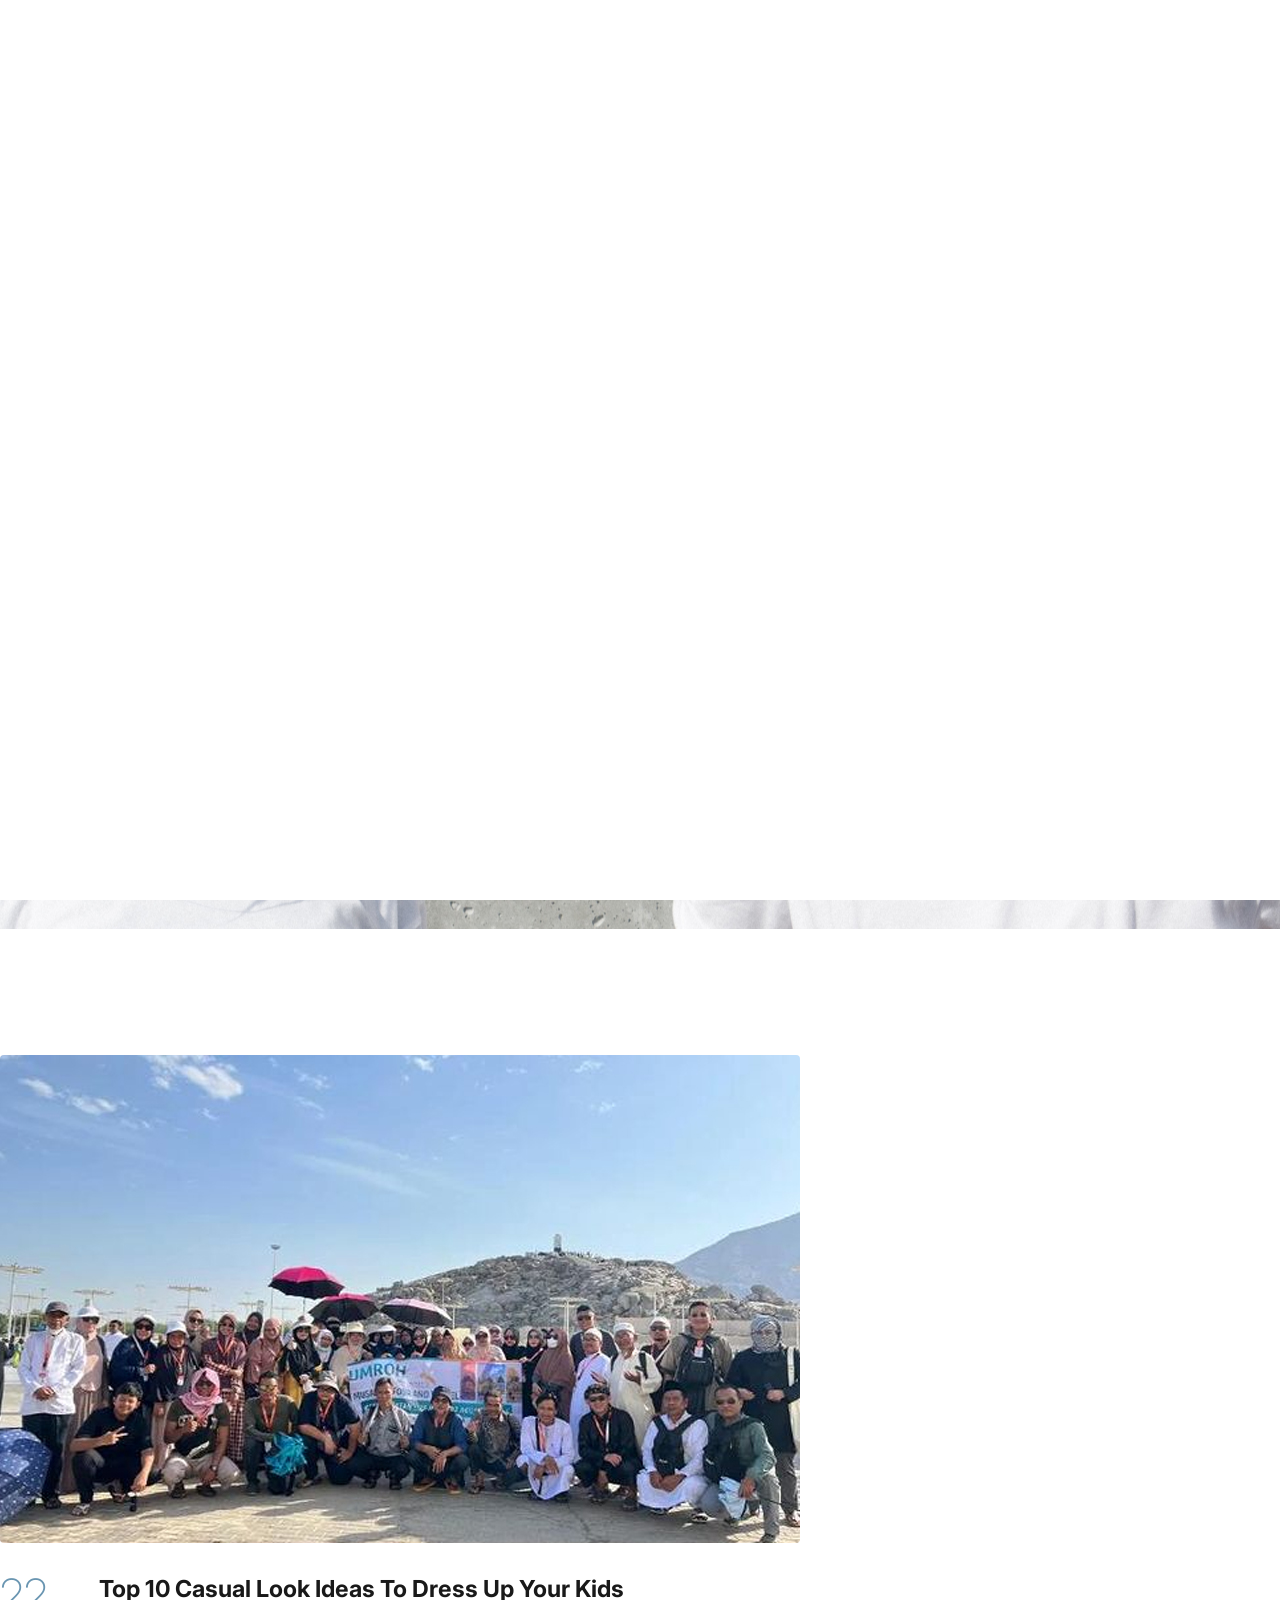
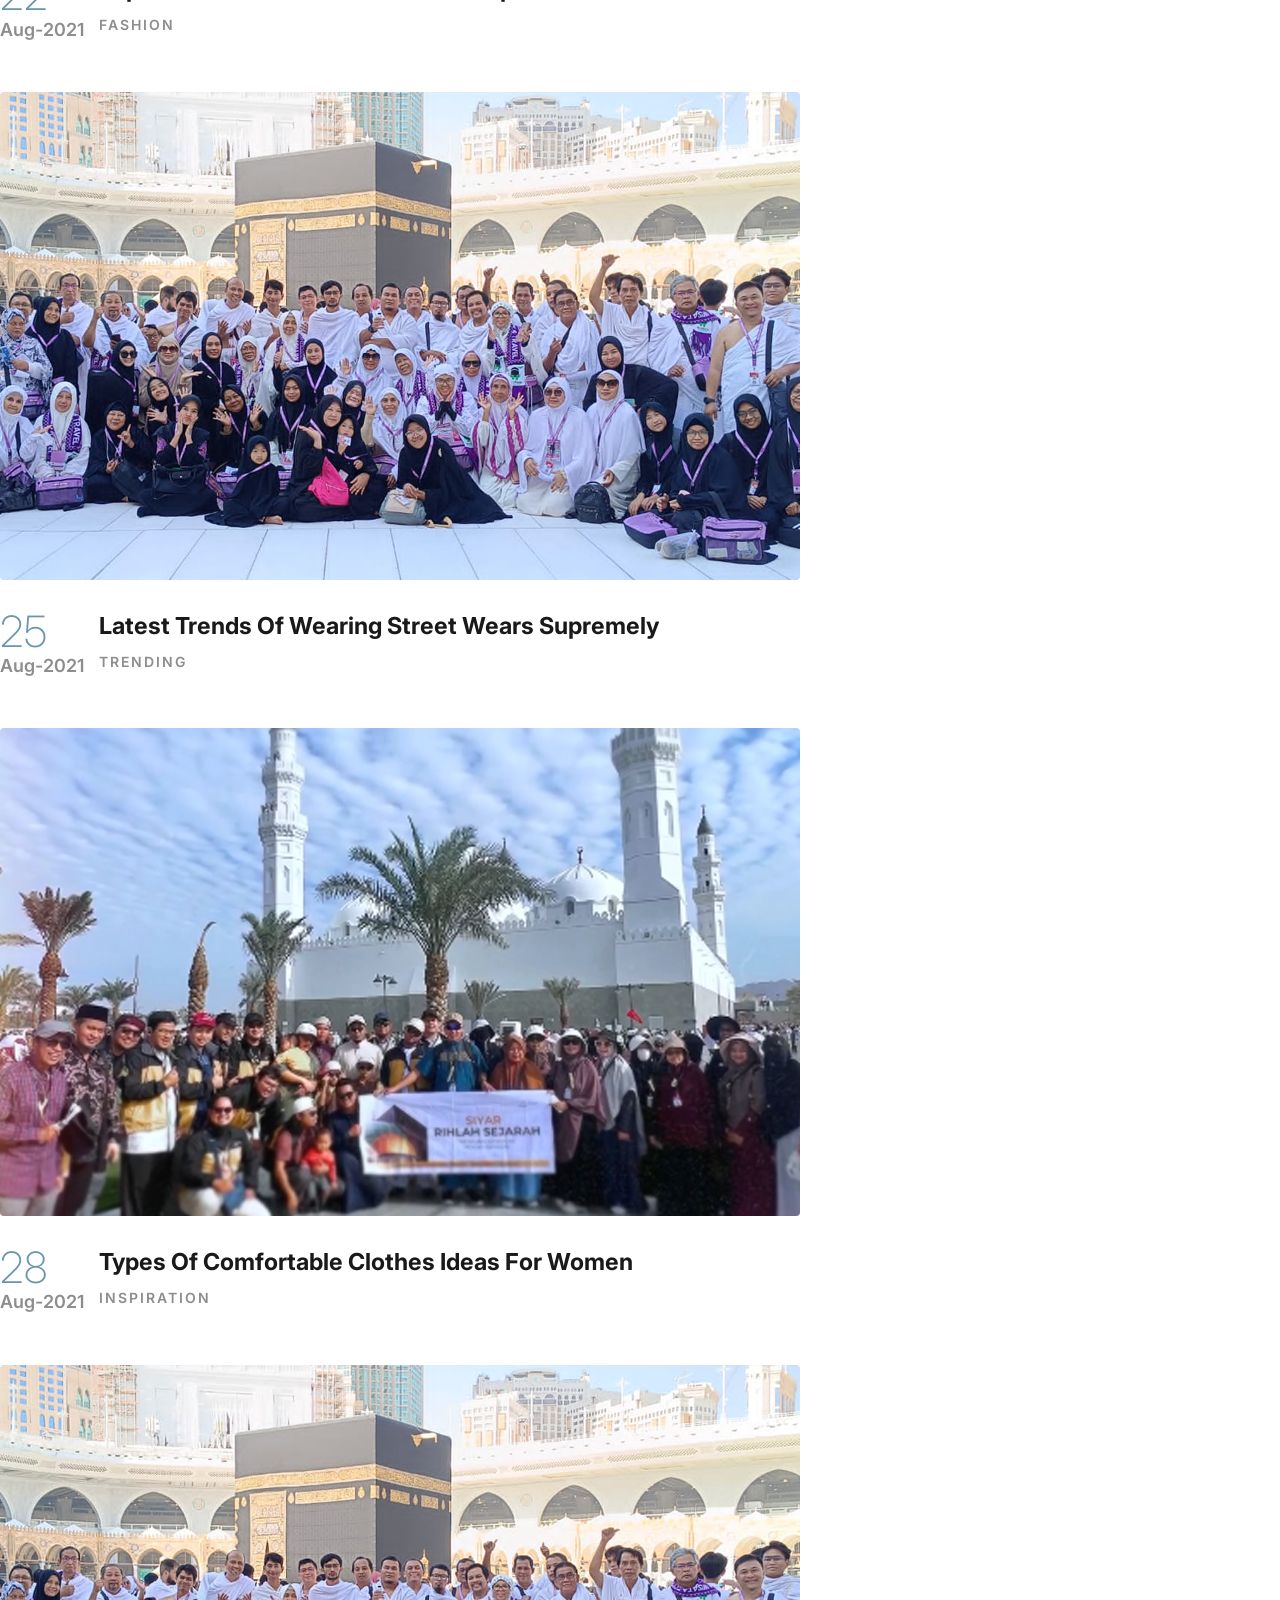
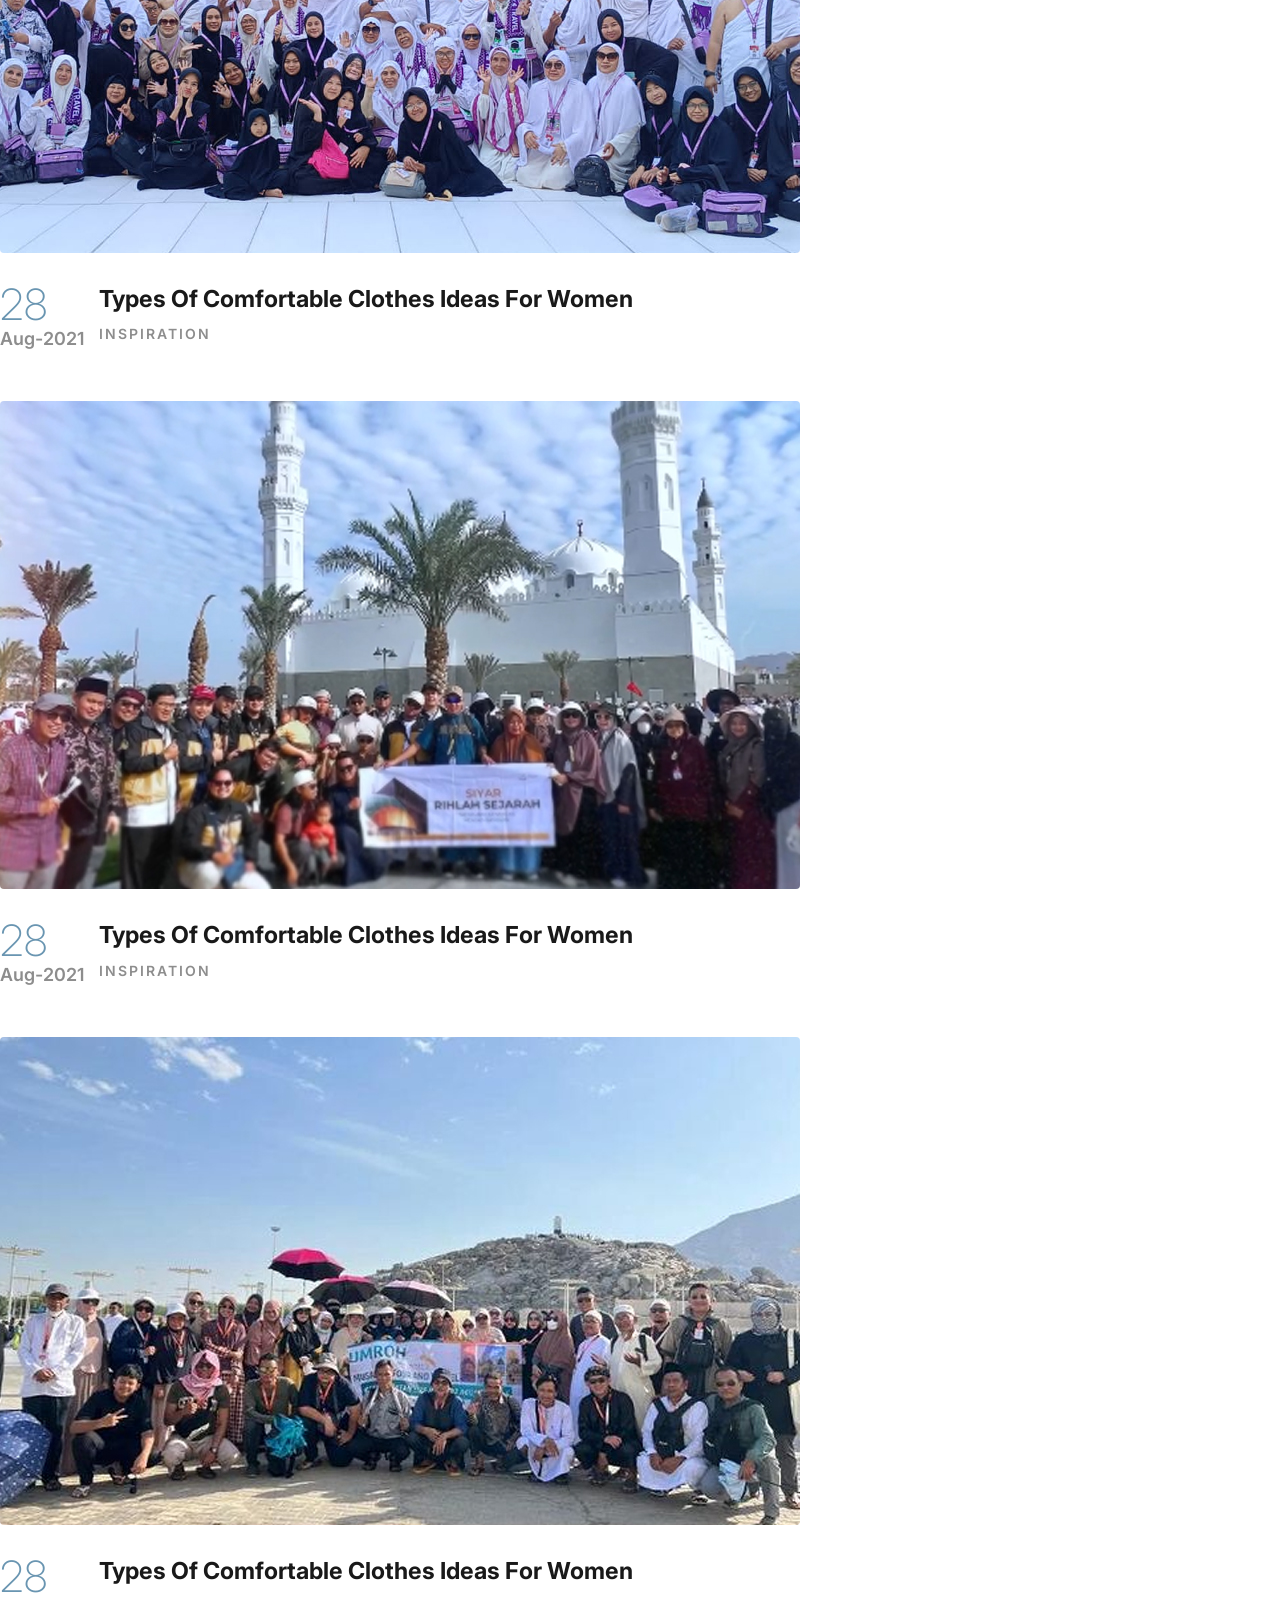
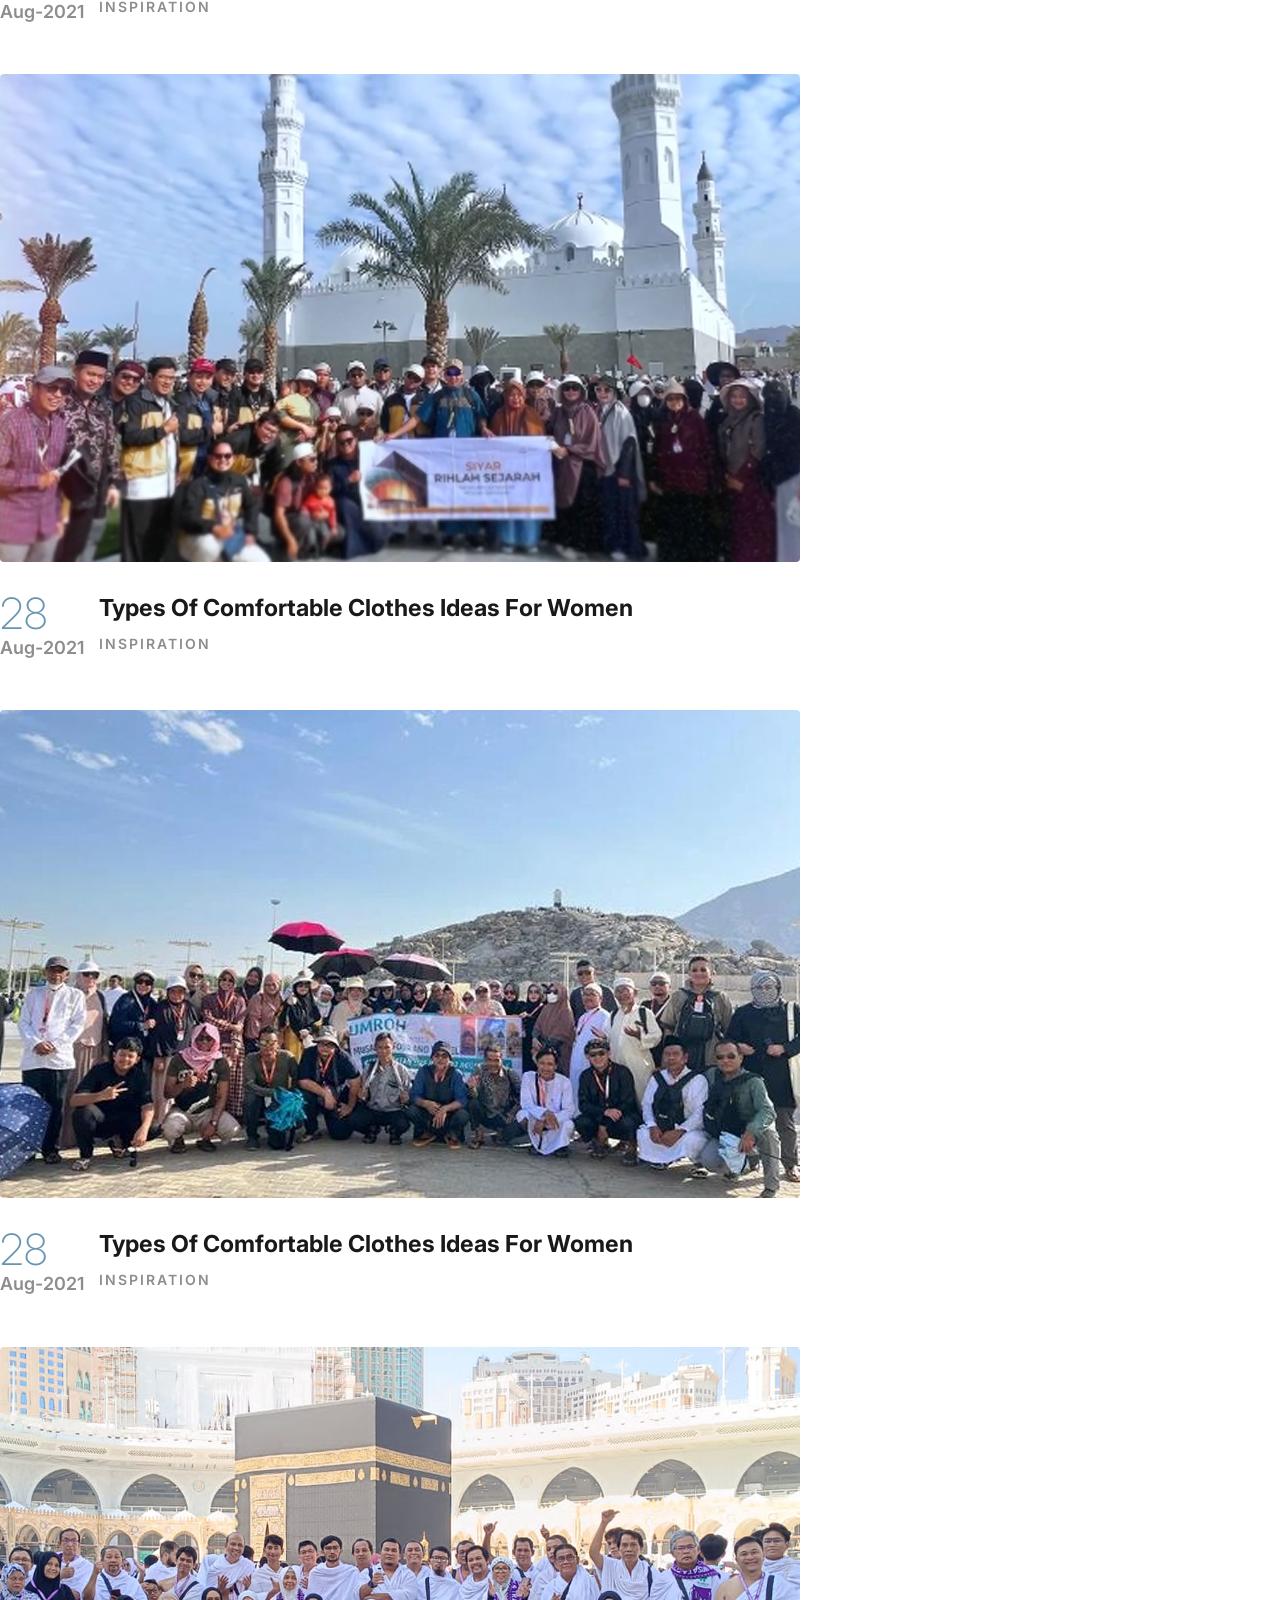
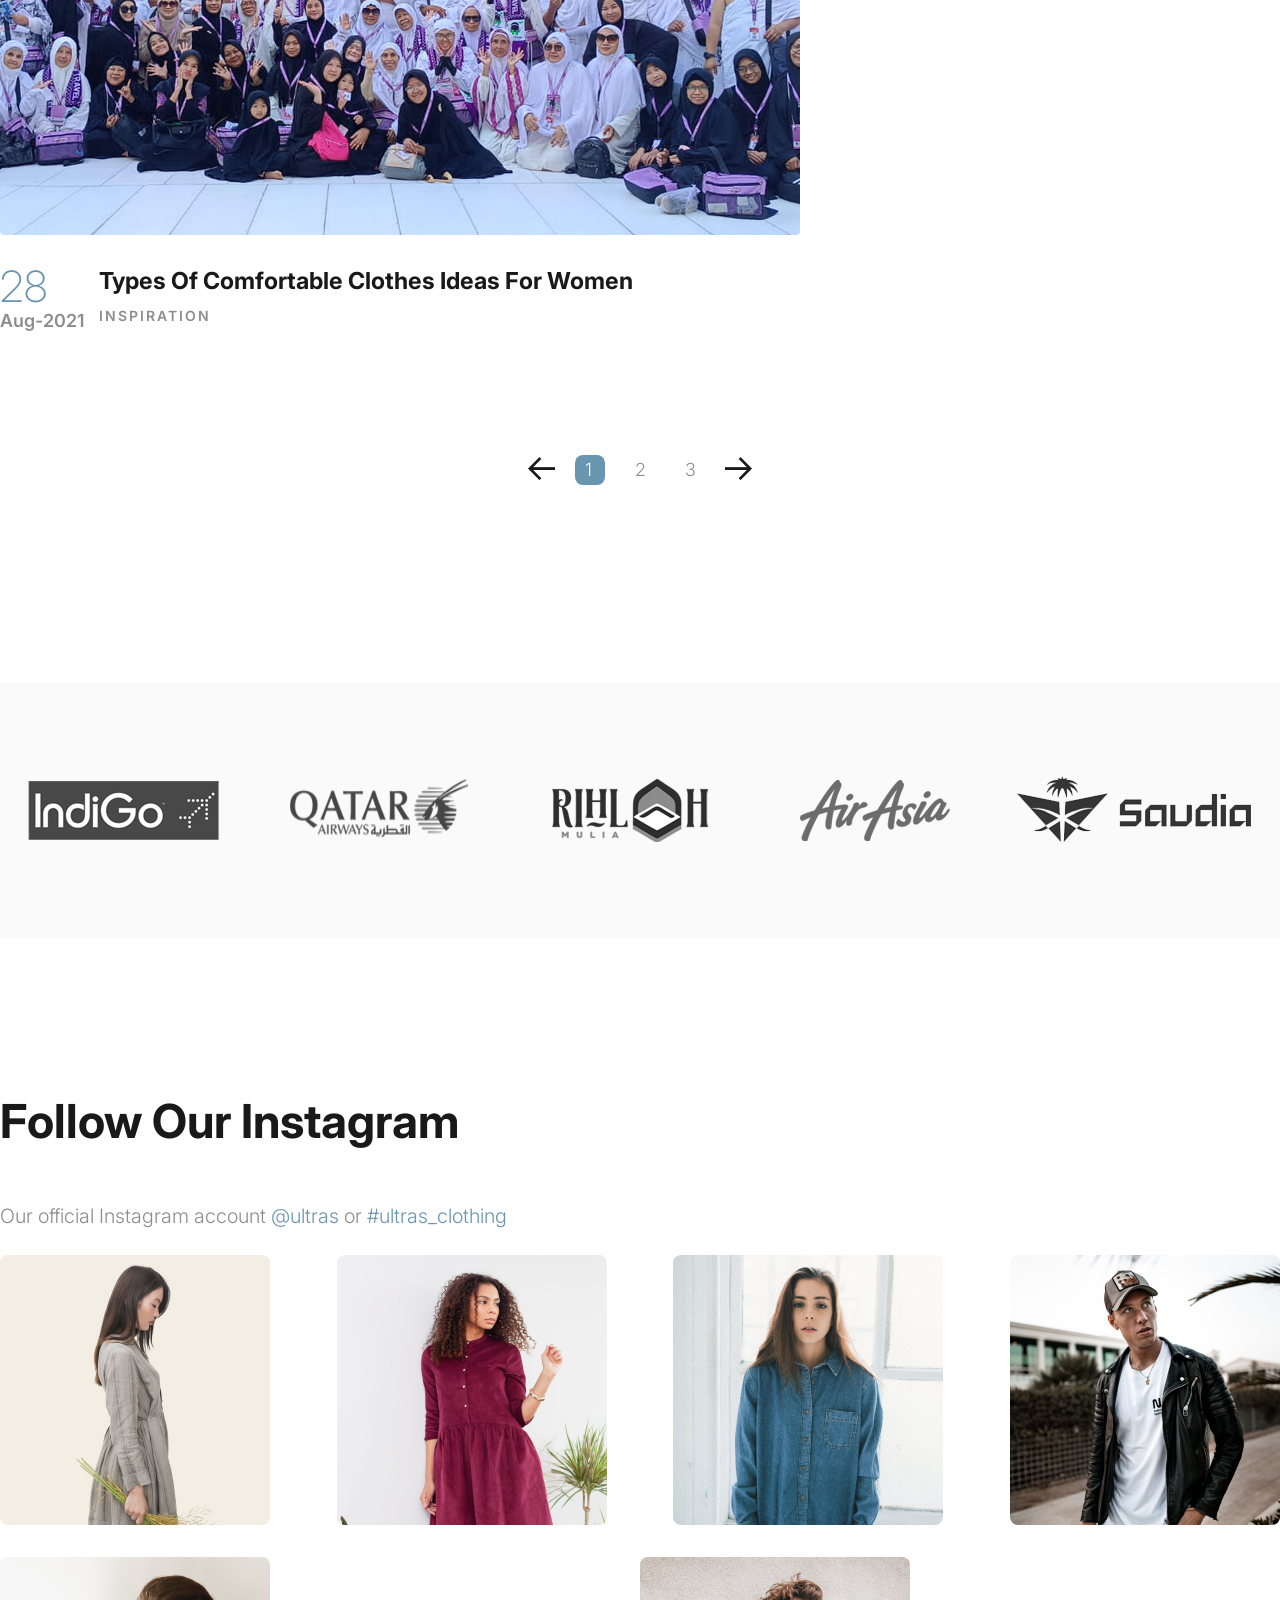
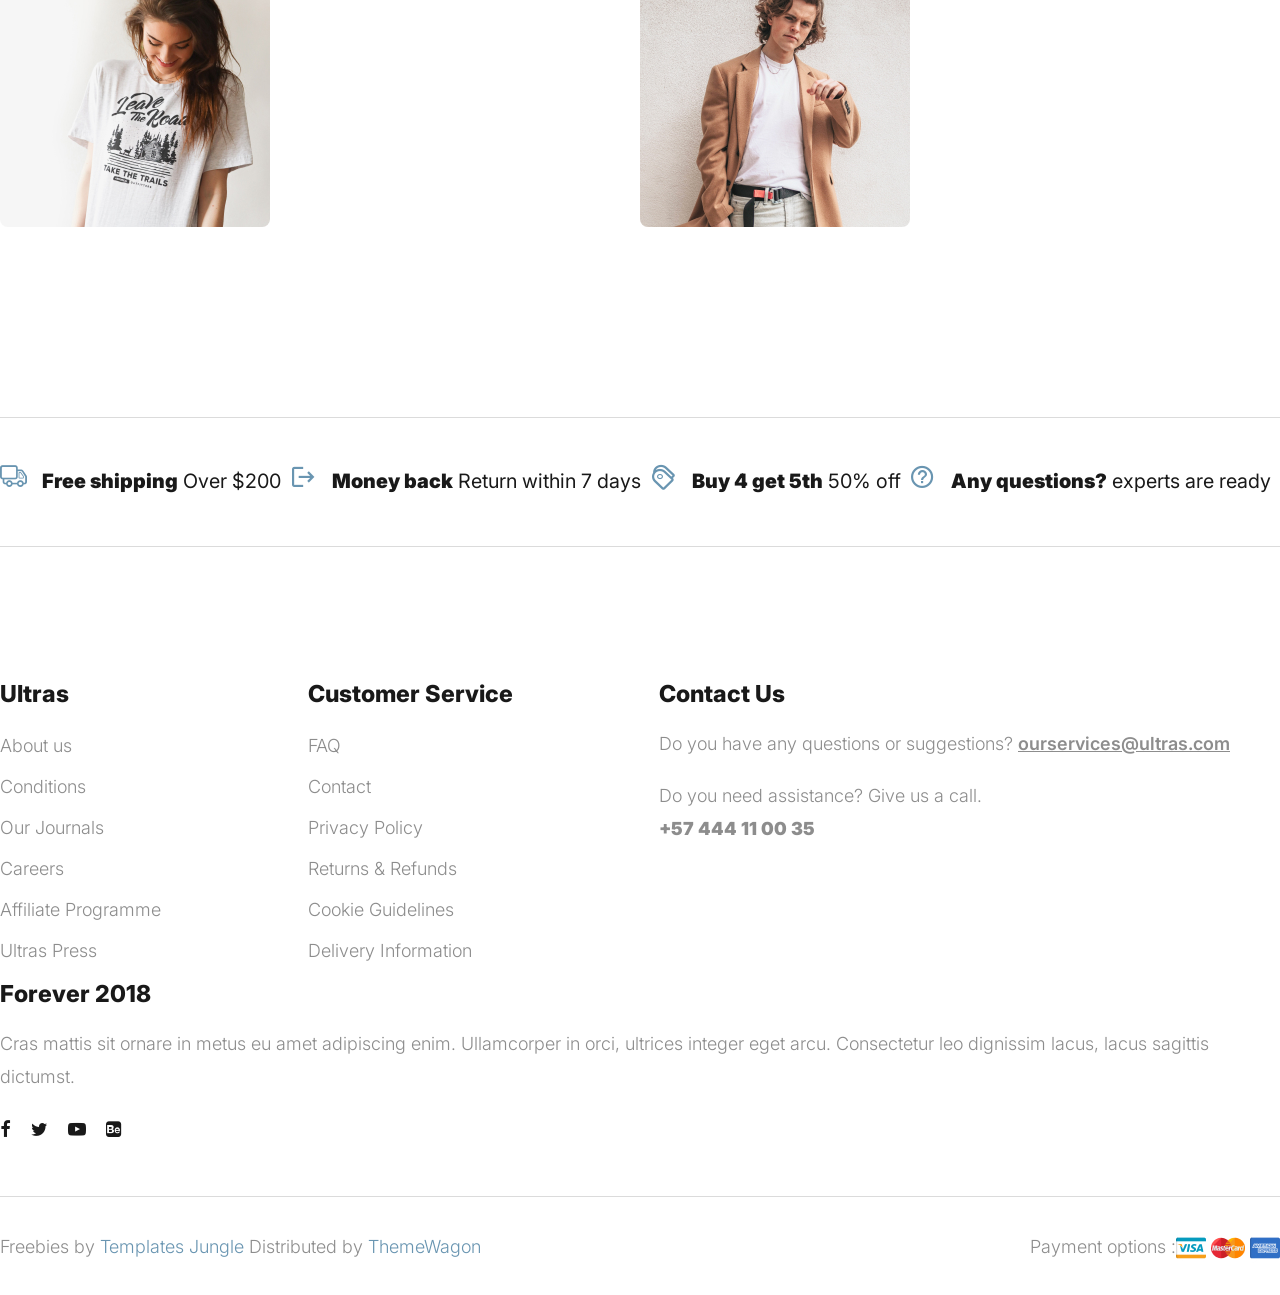
==== commit ea0998ca: "dzhr 1208" ====
--- a/blog.html
+++ b/blog.html
@@ -1,7 +1,7 @@
 <!DOCTYPE html>
 <html lang="en">
   <head>
-    <title>Ultras - Clothing Store eCommerce Store HTML Website Template</title>
+    <title>Teman Rihlah Mu</title>
     <meta charset="utf-8">
     <meta http-equiv="X-UA-Compatible" content="IE=edge">
     <meta name="viewport" content="width=device-width, initial-scale=1.0">
@@ -66,43 +66,7 @@
     </div>
     <header id="header">
       <div id="header-wrap">
-        <nav class="secondary-nav border-bottom">
-          <div class="container">
-            <div class="row d-flex align-items-center">
-              <div class="col-md-4 header-contact">
-                <p>Let's talk! <strong>+57 444 11 00 35</strong>
-                </p>
-              </div>
-              <div class="col-md-4 shipping-purchase text-center">
-                <p>Free shipping on a purchase value of $200</p>
-              </div>
-              <div class="col-md-4 col-sm-12 user-items">
-                <ul class="d-flex justify-content-end list-unstyled">
-                  <li>
-                    <a href="login.html">
-                      <i class="icon icon-user"></i>
-                    </a>
-                  </li>
-                  <li>
-                    <a href="cart.html">
-                      <i class="icon icon-shopping-cart"></i>
-                    </a>
-                  </li>
-                  <li>
-                    <a href="wishlist.html">
-                      <i class="icon icon-heart"></i>
-                    </a>
-                  </li>
-                  <li class="user-items search-item pe-3">
-                    <a href="#" class="search-button">
-                      <i class="icon icon-search"></i>
-                    </a>
-                  </li>
-                </ul>
-              </div>
-            </div>
-          </div>
-        </nav>
+        
         <nav class="primary-nav padding-small">
           <div class="container">
             <div class="row d-flex align-items-center">
@@ -120,49 +84,25 @@
                     <ul class="menu-list">
 
                       <li class="menu-item has-sub">
-                        <a href="index.html" class="item-anchor d-flex align-item-center" data-effect="Home">Home<i class="icon icon-chevron-down"></i></a>
+                        <a href="index.html" class="item-anchor  d-flex align-item-center" data-effect="Home">Beranda </a>
+                        
+                      </li>
+
+                                       
+                      <li class="menu-item has-sub">
+                        <a href="#" class="item-anchor d-flex align-item-center" data-effect="Pages">Aktivitas<i class="icon icon-chevron-down"></i></a>
                         <ul class="submenu">
-                          <li><a href="index.html" class="item-anchor">Home</a></li>
-                          <li><a href="home2.html" class="item-anchor">Home v2<span class="text-primary"> (PRO)</span></a></li>
+                      
+                          <li><a href="umroh.html" class="item-anchor">umroh</a></li>
+                          <li><a href="luar-ruang.html" class="item-anchor">luar ruang</a></li>
+                          
                         </ul>
                       </li>
 
-                      <li><a href="about.html" class="item-anchor" data-effect="About">About</a></li>
-
+                      
                       <li class="menu-item has-sub">
-                        <a href="shop.html" class="item-anchor d-flex align-item-center" data-effect="Shop">Shop<i class="icon icon-chevron-down"></i></a>
-                        <ul class="submenu">
-                          <li><a href="shop.html" class="item-anchor">Shop</a></li>
-                          <li><a href="shop-slider.html" class="item-anchor">Shop slider<span class="text-primary"> (PRO)</span></a></li>
-                          <li><a href="shop-grid.html" class="item-anchor">Shop grid<span class="text-primary"> (PRO)</span></a></li>
-                          <li><a href="shop-list.html" class="item-anchor">Shop list<span class="text-primary"> (PRO)</span></a></li>
-                          <li><a href="single-product.html" class="item-anchor">Single product<span class="text-primary"> (PRO)</span></a></li>
-                          <li><a href="cart.html" class="item-anchor">Cart<span class="text-primary"> (PRO)</span></a></li>
-                          <li><a href="wishlist.html" class="item-anchor">Wishlist<span class="text-primary"> (PRO)</span></a></li>
-                          <li><a href="checkout.html" class="item-anchor">Checkout<span class="text-primary"> (PRO)</span></a></li>
-                        </ul>
-                      </li>
-
-                      <li class="menu-item has-sub">
-                        <a href="#" class="item-anchor d-flex align-item-center" data-effect="Pages">Pages<i class="icon icon-chevron-down"></i></a>
-                        <ul class="submenu">
-                          <li><a href="coming-soon.html" class="item-anchor">Coming soon<span class="text-primary"> (PRO)</span></a></li>
-                          <li><a href="login.html" class="item-anchor">Login<span class="text-primary"> (PRO)</span></a></li>
-                          <li><a href="faqs.html" class="item-anchor">FAQs<span class="text-primary"> (PRO)</span></a></li>
-                          <li><a href="styles.html" class="item-anchor">Styles</a></li>
-                          <li><a href="thank-you.html" class="item-anchor">Thankyou</a></li>
-                          <li><a href="error.html" class="item-anchor">Error page<span class="text-primary"> (PRO)</span></a></li>
-                        </ul>
-                      </li>
-
-                      <li class="menu-item has-sub">
-                        <a href="blog.html" class="item-anchor active d-flex align-item-center" data-effect="Blog">Blog<i class="icon icon-chevron-down"></i></a>
-                        <ul class="submenu">
-                          <li><a href="blog.html" class="item-anchor active">Blog</a></li>
-                          <li><a href="blog-sidebar.html" class="item-anchor">Blog with sidebar<span class="text-primary"> (PRO)</span></a></li>
-                          <li><a href="blog-masonry.html" class="item-anchor">Blog masonry<span class="text-primary"> (PRO)</span></a></li>
-                          <li><a href="single-post.html" class="item-anchor">Single post</a></li>
-                        </ul>
+                        <a href="blog.html" class="item-anchor active d-flex align-item-center" data-effect="Blog">Blog</a>
+                        
                       </li>
 
                       <li><a href="contact.html" class="item-anchor" data-effect="Contact">Contact</a></li>
--- a/icomoon/icomoon.css
+++ b/icomoon/icomoon.css
@@ -0,0 +1,144 @@
+@font-face {
+  font-family: 'icomoon';
+  src:  url('fonts/icomoon.eot?y7j3bk');
+  src:  url('fonts/icomoon.eot?y7j3bk#iefix') format('embedded-opentype'),
+    url('fonts/icomoon.ttf?y7j3bk') format('truetype'),
+    url('fonts/icomoon.woff?y7j3bk') format('woff'),
+    url('fonts/icomoon.svg?y7j3bk#icomoon') format('svg');
+  font-weight: normal;
+  font-style: normal;
+  font-display: block;
+}
+
+[class^="icon-"], [class*=" icon-"] {
+  /* use !important to prevent issues with browser extensions that change fonts */
+  font-family: 'icomoon' !important;
+  speak: never;
+  font-style: normal;
+  font-weight: normal;
+  font-variant: normal;
+  text-transform: none;
+  line-height: 1;
+
+  /* Better Font Rendering =========== */
+  -webkit-font-smoothing: antialiased;
+  -moz-osx-font-smoothing: grayscale;
+}
+
+.icon-chevron-down:before {
+  content: "\e908";
+}
+.icon-mail:before {
+  content: "\e914";
+}
+.icon-map-pin:before {
+  content: "\e915";
+}
+.icon-phone:before {
+  content: "\e916";
+}
+.icon-play:before {
+  content: "\e917";
+}
+.icon-shopping-cart:before {
+  content: "\e913";
+}
+.icon-add:before {
+  content: "\e90b";
+}
+.icon-remove:before {
+  content: "\e912";
+}
+.icon-tags1:before {
+  content: "\e90c";
+}
+.icon-arrow-io:before {
+  content: "\e90a";
+}
+.icon-chevron-left:before {
+  content: "\e90d";
+}
+.icon-chevron-right:before {
+  content: "\e90e";
+}
+.icon-help_outline:before {
+  content: "\e90f";
+}
+.icon-return:before {
+  content: "\e906";
+}
+.icon-user:before {
+  content: "\e907";
+}
+.icon-search:before {
+  content: "\e905";
+}
+.icon-heart:before {
+  content: "\e902";
+}
+.icon-truck:before {
+  content: "\e903";
+}
+.icon-cancel:before {
+  content: "\e904";
+}
+.icon-close:before {
+  content: "\e909";
+}
+.icon-arrow-left:before {
+  content: "\e900";
+}
+.icon-arrow-right:before {
+  content: "\e901";
+}
+.icon-screen-full:before {
+  content: "\e910";
+}
+.icon-right-quote:before {
+  content: "\e911";
+}
+.icon-linkedin2:before {
+  content: "\eaca";
+}
+.icon-instagram:before {
+  content: "\ea92";
+}
+.icon-star-empty:before {
+  content: "\e9d7";
+}
+.icon-star-half:before {
+  content: "\e9d8";
+}
+.icon-star-full:before {
+  content: "\e9d9";
+}
+.icon-tags:before {
+  content: "\f02c";
+}
+.icon-twitter:before {
+  content: "\f099";
+}
+.icon-facebook:before {
+  content: "\f09a";
+}
+.icon-facebook-f:before {
+  content: "\f09a";
+}
+.icon-bars:before {
+  content: "\f0c9";
+}
+.icon-navicon:before {
+  content: "\f0c9";
+}
+.icon-reorder:before {
+  content: "\f0c9";
+}
+.icon-youtube-play:before {
+  content: "\f16a";
+}
+.icon-behance-square:before {
+  content: "\f1b5";
+}
+.icon-pinterest-p:before {
+  content: "\f231";
+}
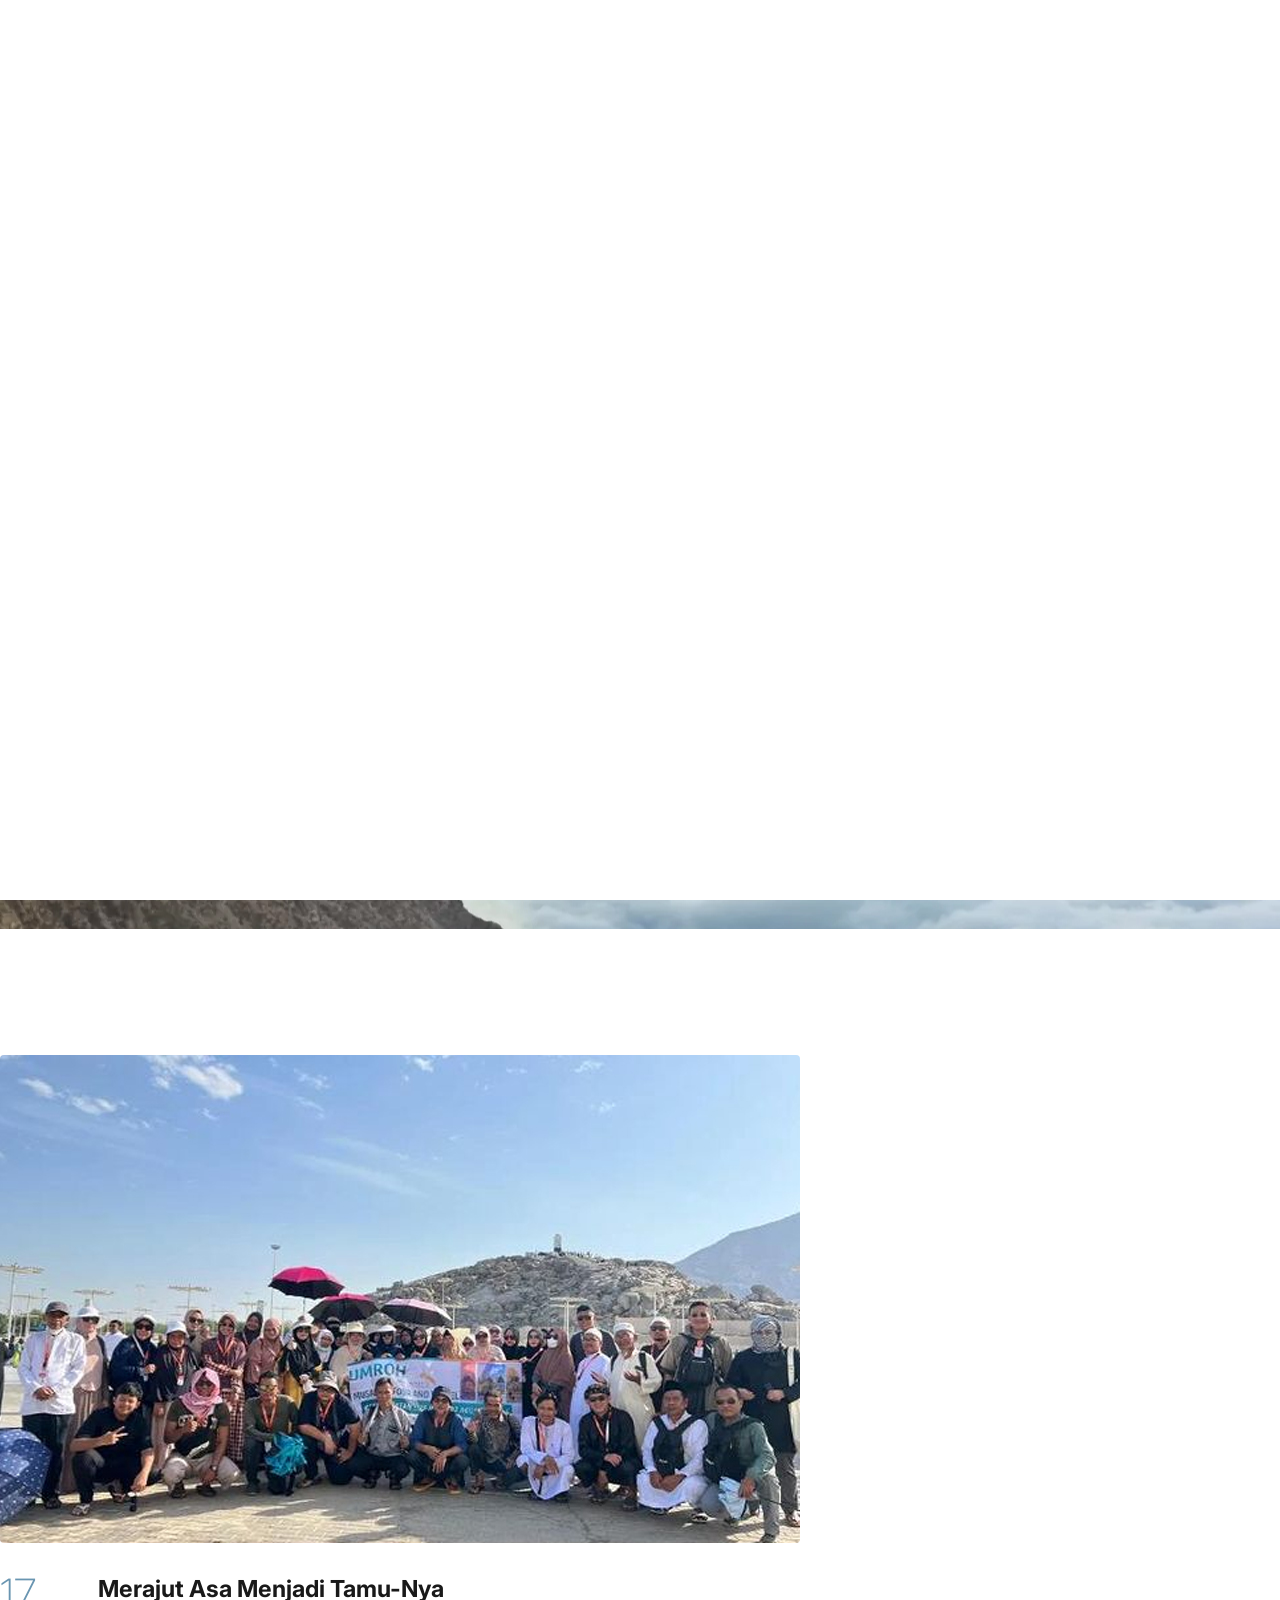
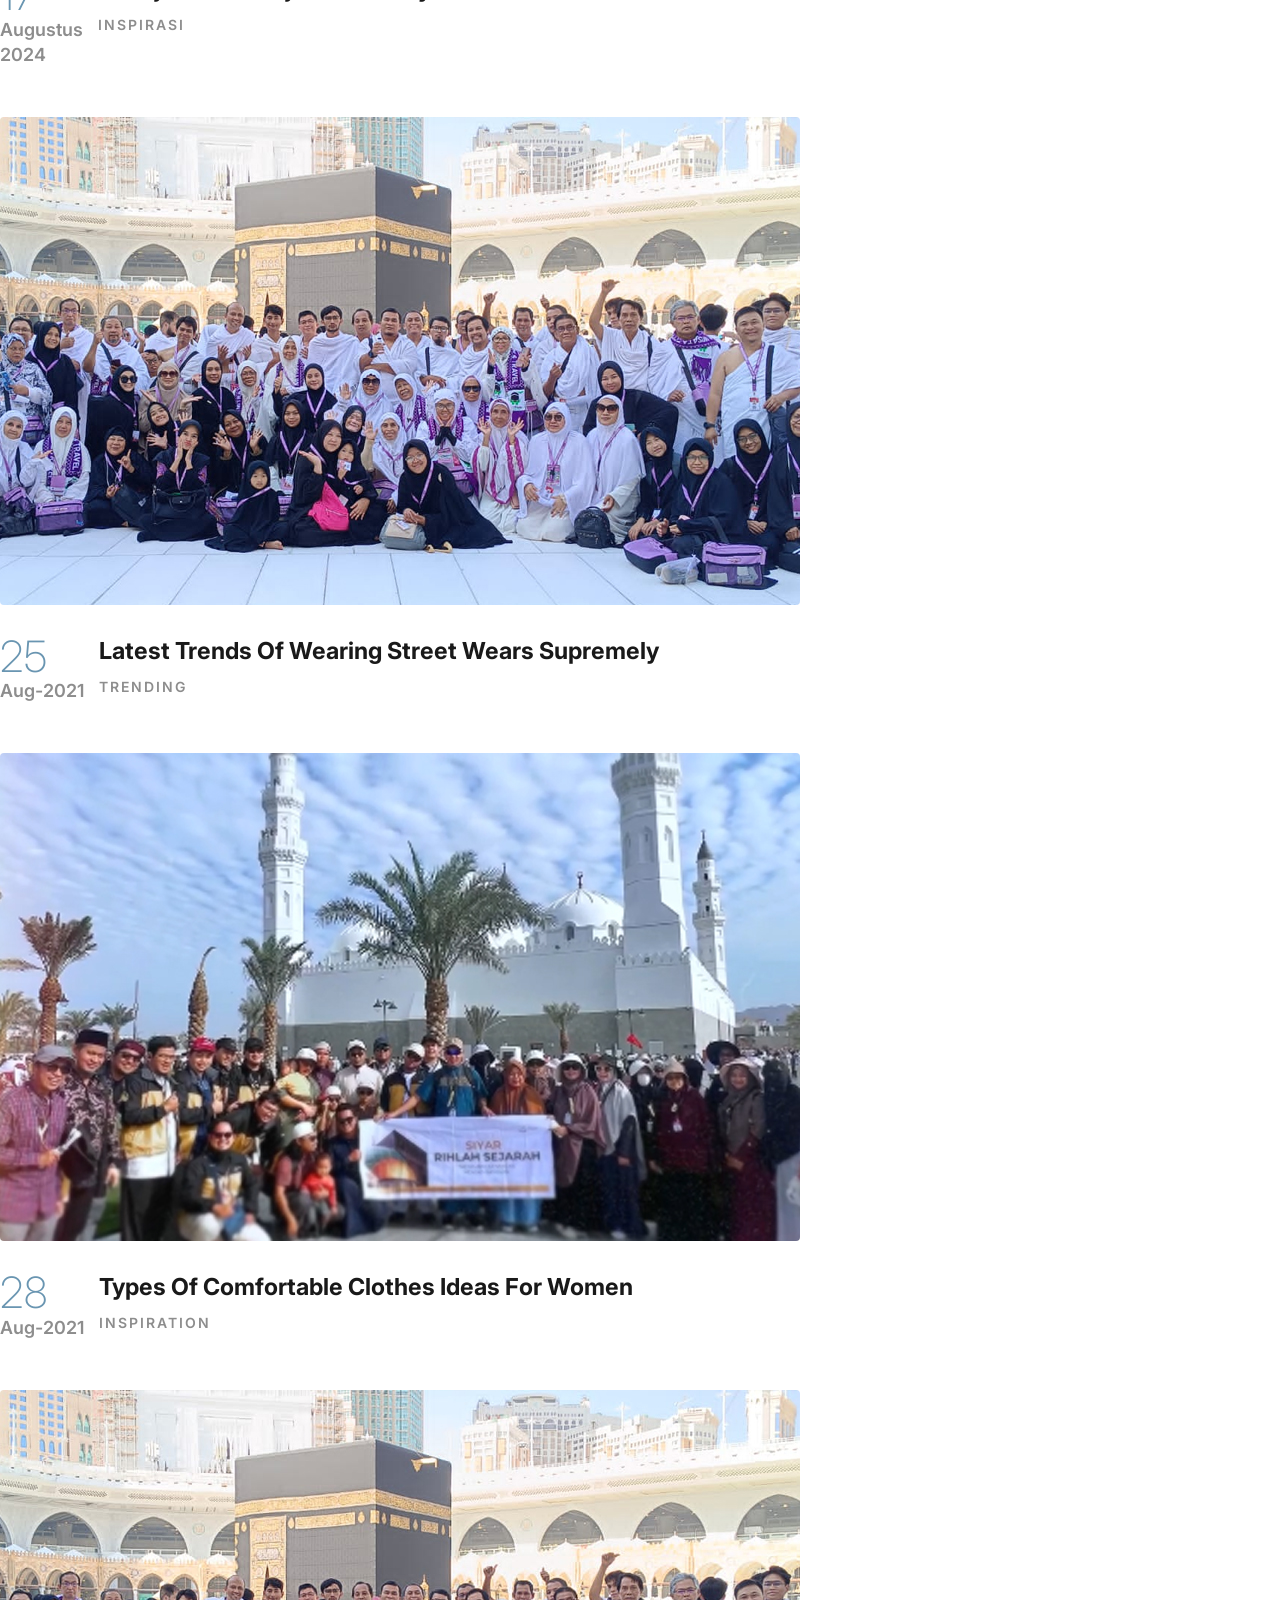
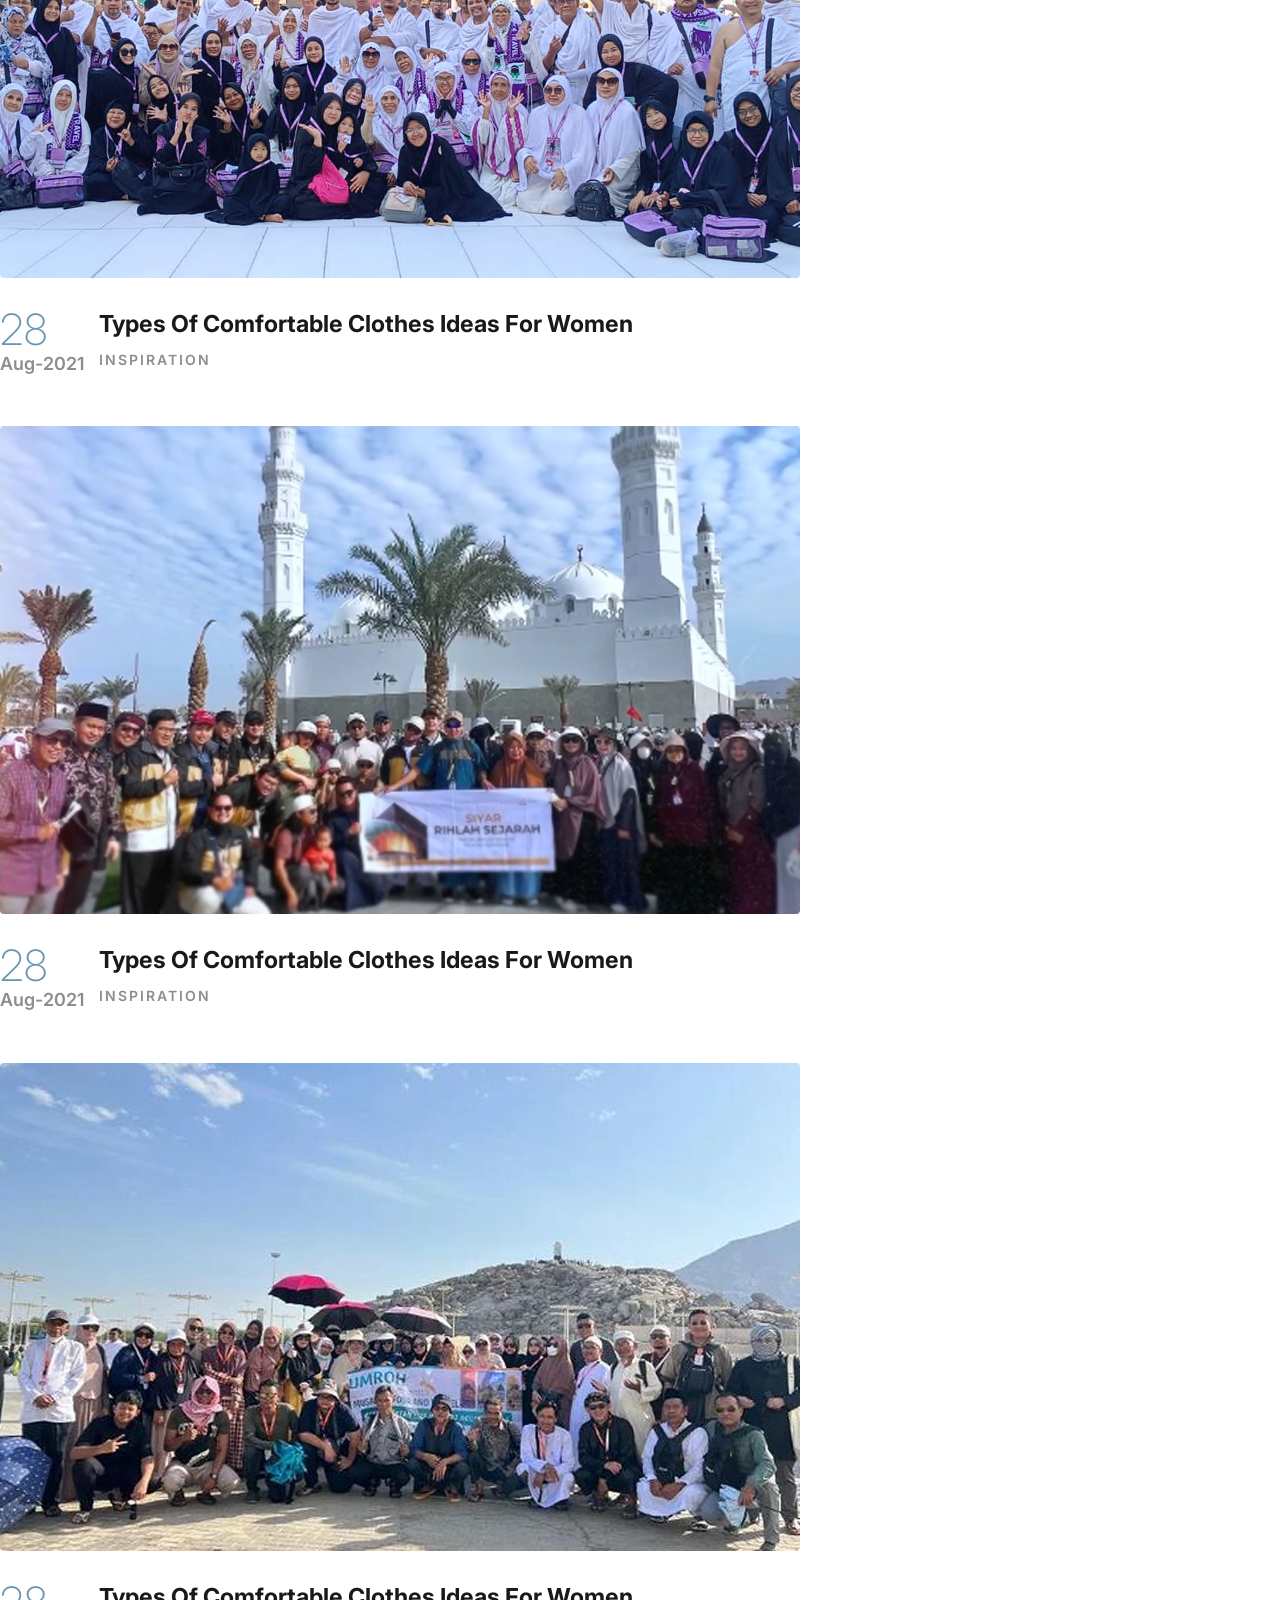
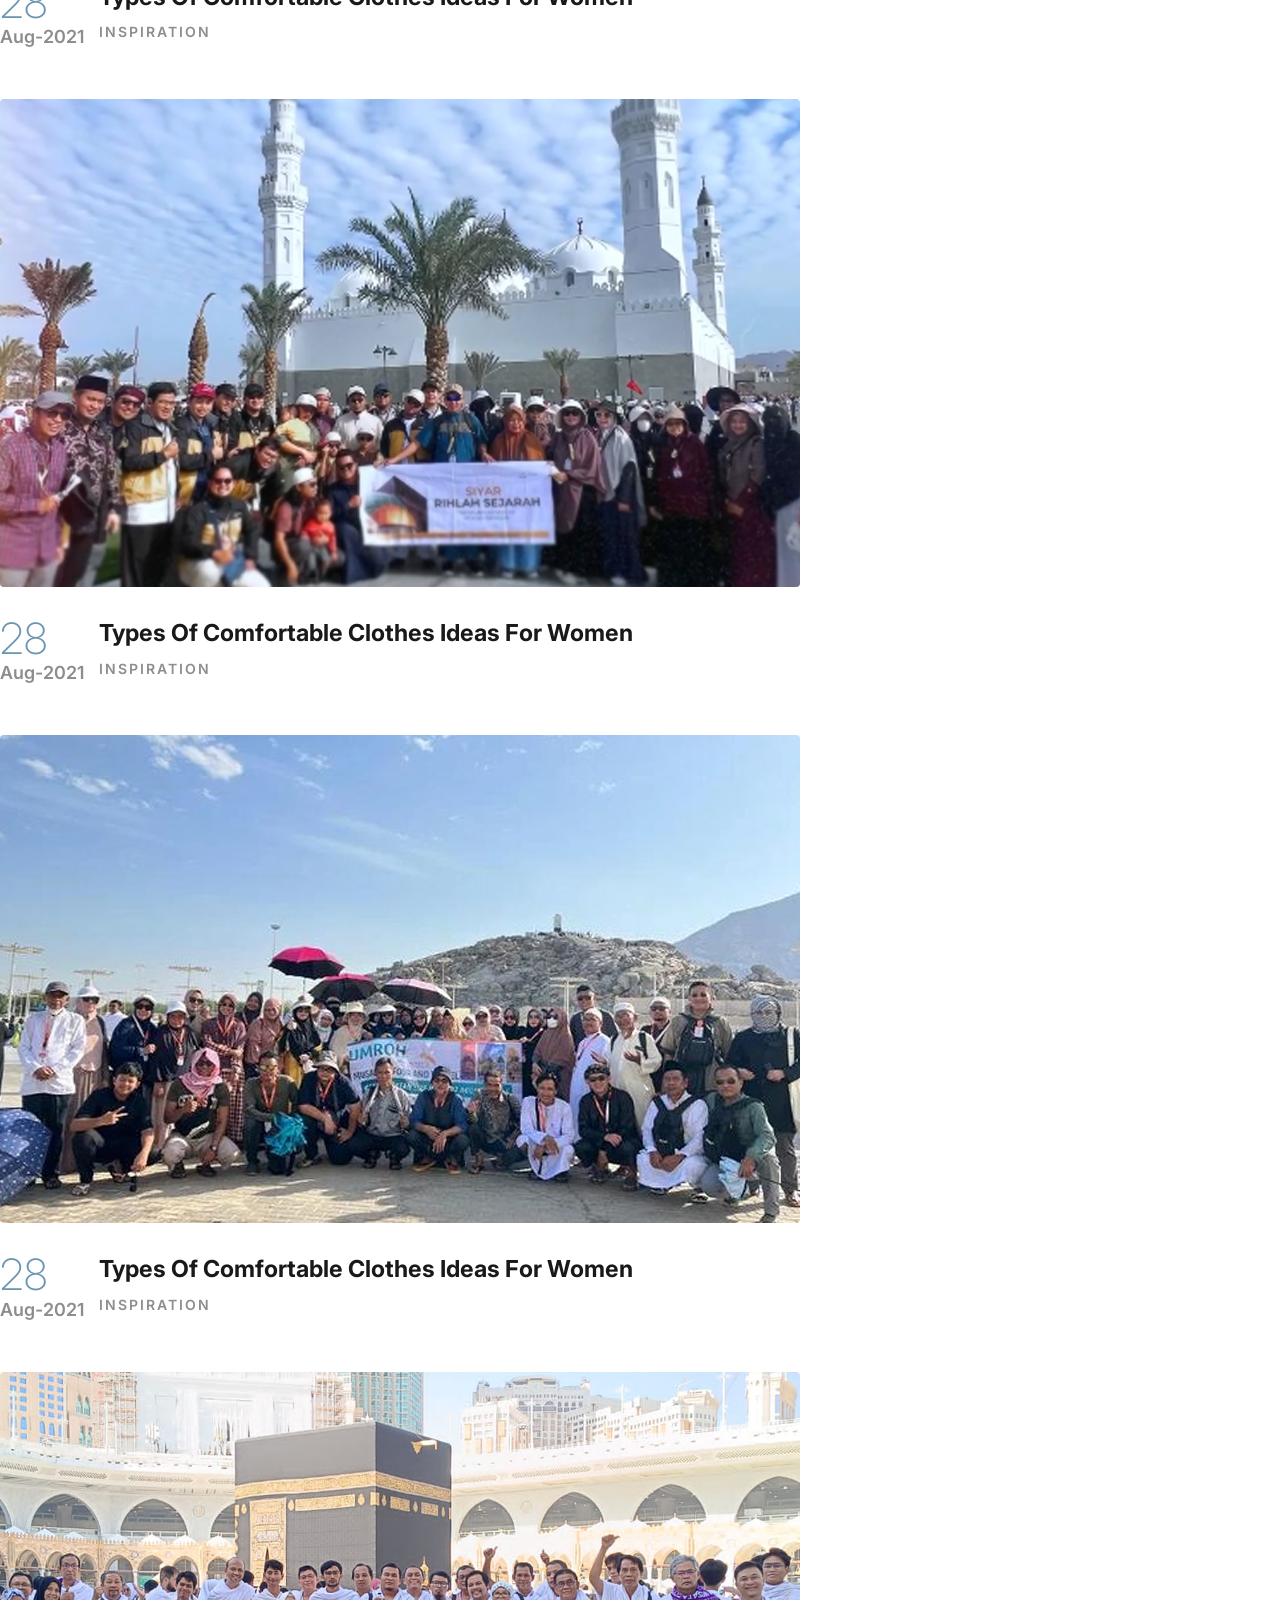
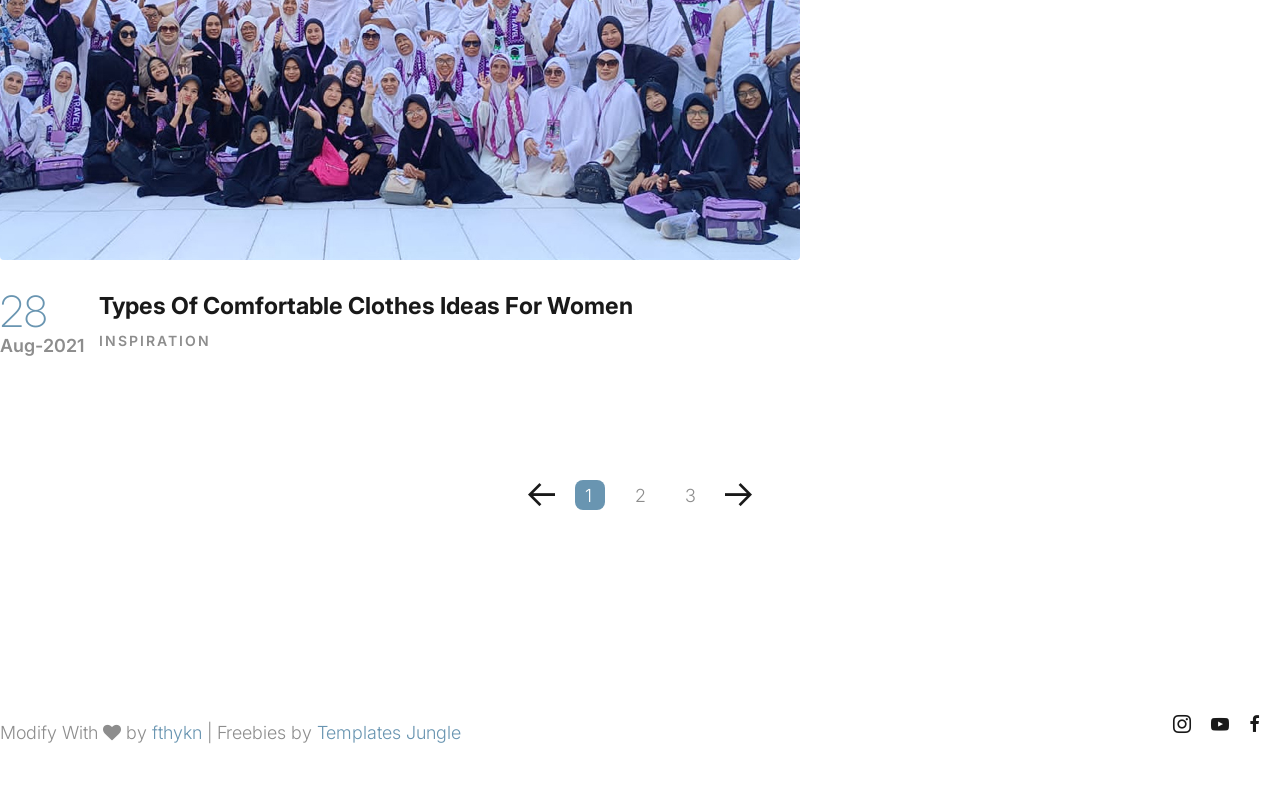
==== commit dbdbae47: "mgrb 17:56" ====
--- a/blog.html
+++ b/blog.html
@@ -29,41 +29,7 @@
       </div>
     </div>
 
-    <div class="search-popup">
-      <div class="search-popup-container">
-
-        <form role="search" method="get" class="search-form" action="">
-          <input type="search" id="search-form" class="search-field" placeholder="Type and press enter" value="" name="s" />
-          <button type="submit" class="search-submit"><a href="#"><i class="icon icon-search"></i></a></button>
-        </form>
-
-        <h5 class="cat-list-title">Browse Categories</h5>
-        
-        <ul class="cat-list">
-          <li class="cat-list-item">
-            <a href="shop.html" title="Men Jackets">Men Jackets</a>
-          </li>
-          <li class="cat-list-item">
-            <a href="shop.html" title="Fashion">Fashion</a>
-          </li>
-          <li class="cat-list-item">
-            <a href="shop.html" title="Casual Wears">Casual Wears</a>
-          </li>
-          <li class="cat-list-item">
-            <a href="shop.html" title="Women">Women</a>
-          </li>
-          <li class="cat-list-item">
-            <a href="shop.html" title="Trending">Trending</a>
-          </li>
-          <li class="cat-list-item">
-            <a href="shop.html" title="Hoodie">Hoodie</a>
-          </li>
-          <li class="cat-list-item">
-            <a href="shop.html" title="Kids">Kids</a>
-          </li>
-        </ul>
-      </div>
-    </div>
+   
     <header id="header">
       <div id="header-wrap">
         
@@ -118,14 +84,14 @@
       </div>
     </header>
 
-    <section class="site-banner jarallax min-height300 padding-large" style="background: url(images/hero-image1.jpg) no-repeat; background-position: top;">
+    <section class="site-banner jarallax min-height300 padding-large" style="background: url(images/hero-image2.jpg) no-repeat; background-position: top;">
       <div class="container">
         <div class="row">
           <div class="col-md-12">
             <h1 class="page-title">Blog page</h1>
             <div class="breadcrumbs">
               <span class="item">
-                <a href="index.html">Home /</a>
+                <a href="index.html">Beranda /</a>
               </span>
               <span class="item">Blog</span>
             </div>
@@ -139,20 +105,20 @@
         <div class="row d-flex flex-wrap">
           <article class="col-md-4 post-item">
             <div class="image-holder zoom-effect">
-              <a href="single-post.html">
+              <a href="menjadi-tamunya.html">
                 <img src="images/post-img1.jpg" alt="post" class="post-image">
               </a>
             </div>
             <div class="post-content d-flex">
               <div class="meta-date">
-                <div class="meta-day text-primary">22</div>
-                <div class="meta-month">Aug-2021</div>
-              </div>
-              <div class="post-header">
-                <h3 class="post-title">
-                  <a href="single-post.html">top 10 casual look ideas to dress up your kids</a>
-                </h3>
-                <a href="blog.html" class="blog-categories">Fashion</a>
+                <div class="meta-day text-primary">17</div>
+                <div class="meta-month">Augustus</br>2024</div>
+              </div>
+              <div class="post-header">
+                <h3 class="post-title">
+                  <a href="menjadi-tamunya.html">Merajut Asa Menjadi Tamu-Nya</a>
+                </h3>
+                <a href="blog.html" class="blog-categories">Inspirasi</a>
               </div>
             </div>
           </article>
@@ -325,222 +291,40 @@
       </div>
     </section>
 
-    <section id="brand-collection" class="padding-medium bg-light-grey">
-      <div class="container">
-        <div class="d-flex flex-wrap justify-content-between">
-          <img src="images/brand1.png" alt="phone" class="brand-image">
-          <img src="images/brand2.png" alt="phone" class="brand-image">
-          <img src="images/brand3.png" alt="phone" class="brand-image">
-          <img src="images/brand4.png" alt="phone" class="brand-image">
-          <img src="images/brand5.png" alt="phone" class="brand-image">
-        </div>
-      </div>
-    </section>
-
-    <section id="instagram" class="padding-large">
-      <div class="container">
-        <div class="section-header">
-          <h2 class="section-title">Follow our instagram</h2>
-        </div>
-        <p>Our official Instagram account <a href="#">@ultras</a> or <a href="#">#ultras_clothing</a>
-        </p>
-        <div class="row d-flex flex-wrap justify-content-between">
-          <div class="col-lg-2 col-md-4 col-sm-6">
-            <figure class="zoom-effect">
-              <img src="images/insta-image1.jpg" alt="instagram" class="insta-image">
-              <i class="icon icon-instagram"></i>
-            </figure>
-          </div>
-          <div class="col-lg-2 col-md-4 col-sm-6">
-            <figure class="zoom-effect">
-              <img src="images/insta-image2.jpg" alt="instagram" class="insta-image">
-              <i class="icon icon-instagram"></i>
-            </figure>
-          </div>
-          <div class="col-lg-2 col-md-4 col-sm-6">
-            <figure class="zoom-effect">
-              <img src="images/insta-image3.jpg" alt="instagram" class="insta-image">
-              <i class="icon icon-instagram"></i>
-            </figure>
-          </div>
-          <div class="col-lg-2 col-md-4 col-sm-6">
-            <figure class="zoom-effect">
-              <img src="images/insta-image4.jpg" alt="instagram" class="insta-image">
-              <i class="icon icon-instagram"></i>
-            </figure>
-          </div>
-          <div class="col-lg-2 col-md-4 col-sm-6">
-            <figure class="zoom-effect">
-              <img src="images/insta-image5.jpg" alt="instagram" class="insta-image">
-              <i class="icon icon-instagram"></i>
-            </figure>
-          </div>
-          <div class="col-lg-2 col-md-4 col-sm-6">
-            <figure class="zoom-effect">
-              <img src="images/insta-image6.jpg" alt="instagram" class="insta-image">
-              <i class="icon icon-instagram"></i>
-            </figure>
-          </div>
-        </div>          
-      </div>
-    </section>
-
-    <section id="shipping-information">
-      <hr>
-      <div class="container">
-        <div class="row d-flex flex-wrap align-items-center justify-content-between">
-          <div class="col-md-3 col-sm-6">
-            <div class="icon-box">
-              <i class="icon icon-truck"></i>
-              <h4 class="block-title">
-                <strong>Free shipping</strong> Over $200
-              </h4>
-            </div>
-          </div>
-          <div class="col-md-3 col-sm-6">
-            <div class="icon-box">
-              <i class="icon icon-return"></i>
-              <h4 class="block-title">
-                <strong>Money back</strong> Return within 7 days
-              </h4>
-            </div>
-          </div>
-          <div class="col-md-3 col-sm-6">
-            <div class="icon-box">
-              <i class="icon icon-tags1"></i>
-              <h4 class="block-title">
-                <strong>Buy 4 get 5th</strong> 50% off
-              </h4>
-            </div>
-          </div>
-          <div class="col-md-3 col-sm-6">
-            <div class="icon-box">
-              <i class="icon icon-help_outline"></i>
-              <h4 class="block-title">
-                <strong>Any questions?</strong> experts are ready
-              </h4>
-            </div>
-          </div>
-        </div>
-      </div>
-      <hr>
-    </section>
-
-    <footer id="footer">
-      <div class="container">
-        <div class="footer-menu-list">
-          <div class="row d-flex flex-wrap justify-content-between">
-            <div class="col-lg-3 col-md-6 col-sm-6">
-              <div class="footer-menu">
-                <h5 class="widget-title">Ultras</h5>
-                <ul class="menu-list list-unstyled">
-                  <li class="menu-item">
-                    <a href="about.html">About us</a>
-                  </li>
-                  <li class="menu-item">
-                    <a href="#">Conditions </a>
-                  </li>
-                  <li class="menu-item">
-                    <a href="blog.html">Our Journals</a>
-                  </li>
-                  <li class="menu-item">
-                    <a href="#">Careers</a>
-                  </li>
-                  <li class="menu-item">
-                    <a href="#">Affiliate Programme</a>
-                  </li>
-                  <li class="menu-item">
-                    <a href="#">Ultras Press</a>
-                  </li>
-                </ul>
-              </div>
-            </div>
-            <div class="col-lg-3 col-md-6 col-sm-6">
-              <div class="footer-menu">
-                <h5 class="widget-title">Customer Service</h5>
-                <ul class="menu-list list-unstyled">
-                  <li class="menu-item">
-                    <a href="faqs.html">FAQ</a>
-                  </li>
-                  <li class="menu-item">
-                    <a href="contact.html">Contact</a>
-                  </li>
-                  <li class="menu-item">
-                    <a href="#">Privacy Policy</a>
-                  </li>
-                  <li class="menu-item">
-                    <a href="#">Returns & Refunds</a>
-                  </li>
-                  <li class="menu-item">
-                    <a href="#">Cookie Guidelines</a>
-                  </li>
-                  <li class="menu-item">
-                    <a href="#">Delivery Information</a>
-                  </li>
-                </ul>
-              </div>
-            </div>
-            <div class="col-lg-3 col-md-6 col-sm-6">
-              <div class="footer-menu">
-                <h5 class="widget-title">Contact Us</h5>
-                <p>Do you have any questions or suggestions? <a href="#" class="email">ourservices@ultras.com</a>
-                </p>
-                <p>Do you need assistance? Give us a call. <br>
-                  <strong>+57 444 11 00 35</strong>
-                </p>
-              </div>
-            </div>
-            <div class="col-lg-3 col-md-6 col-sm-6">
-              <div class="footer-menu">
-                <h5 class="widget-title">Forever 2018</h5>
-                <p>Cras mattis sit ornare in metus eu amet adipiscing enim. Ullamcorper in orci, ultrices integer eget arcu. Consectetur leo dignissim lacus, lacus sagittis dictumst.</p>
-                <div class="social-links">
-                  <ul class="d-flex list-unstyled">
-                    <li>
-                      <a href="#">
-                        <i class="icon icon-facebook"></i>
-                      </a>
-                    </li>
-                    <li>
-                      <a href="#">
-                        <i class="icon icon-twitter"></i>
-                      </a>
-                    </li>
-                    <li>
-                      <a href="#">
-                        <i class="icon icon-youtube-play"></i>
-                      </a>
-                    </li>
-                    <li>
-                      <a href="#">
-                        <i class="icon icon-behance-square"></i>
-                      </a>
-                    </li>
-                  </ul>
-                </div>
-              </div>
-            </div>
-          </div>
-        </div>
-      </div>
-      <hr>
-    </footer>
+    
+    
+    
 
     <div id="footer-bottom">
       <div class="container">
         <div class="d-flex align-items-center flex-wrap justify-content-between">
           <div class="copyright">
-            <p>Freebies by <a href="https://templatesjungle.com/">Templates Jungle</a> Distributed by <a href="https://themewagon.com">ThemeWagon</a>
+            <p>Modify With <i class="fa fa-heart pulse"></i> by <a href="https://fthykn.github.io/">fthykn</a> | Freebies by <a href="https://templatesjungle.com/">Templates Jungle</a> </p></a>
             </p>
           </div>
-          <div class="payment-method">
-            <p>Payment options :</p>
-            <div class="card-wrap">
-              <img src="images/visa-icon.jpg" alt="visa">
-              <img src="images/mastercard.png" alt="mastercard">
-              <img src="images/american-express.jpg" alt="american-express">
-            </div>
-          </div>
+          
+            <div class="social-links">
+              <ul class="d-flex list-unstyled">
+               
+                <li>
+                  <a href="#">
+                    <i class="icon icon-instagram"></i>
+                  </a>
+                </li>
+                <li>
+                  <a href="#">
+                    <i class="icon icon-youtube-play"></i>
+                  </a>
+                </li>
+                <li>
+                  <a href="#">
+                    <i class="icon icon-facebook"></i>
+                  </a>
+                </li>
+                
+              </ul>
+            </div>
+          
         </div>
       </div>
     </div>
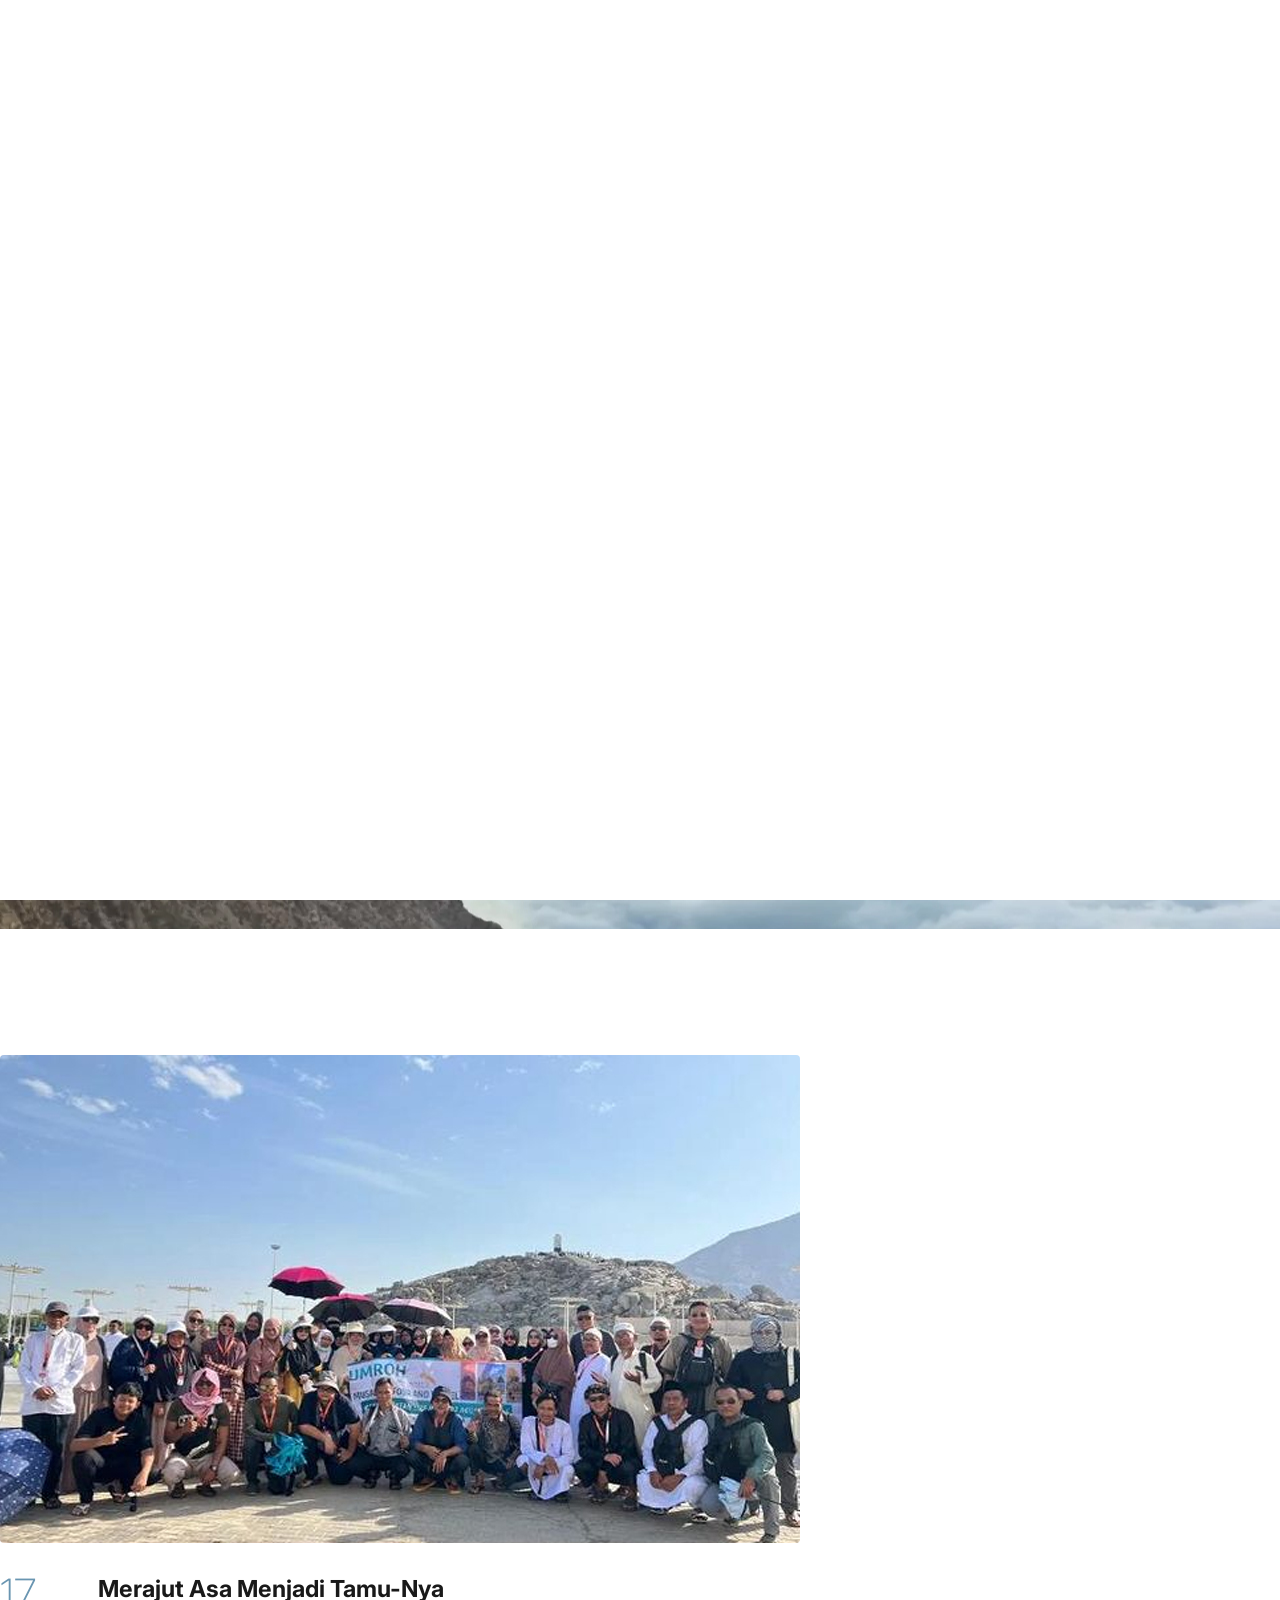
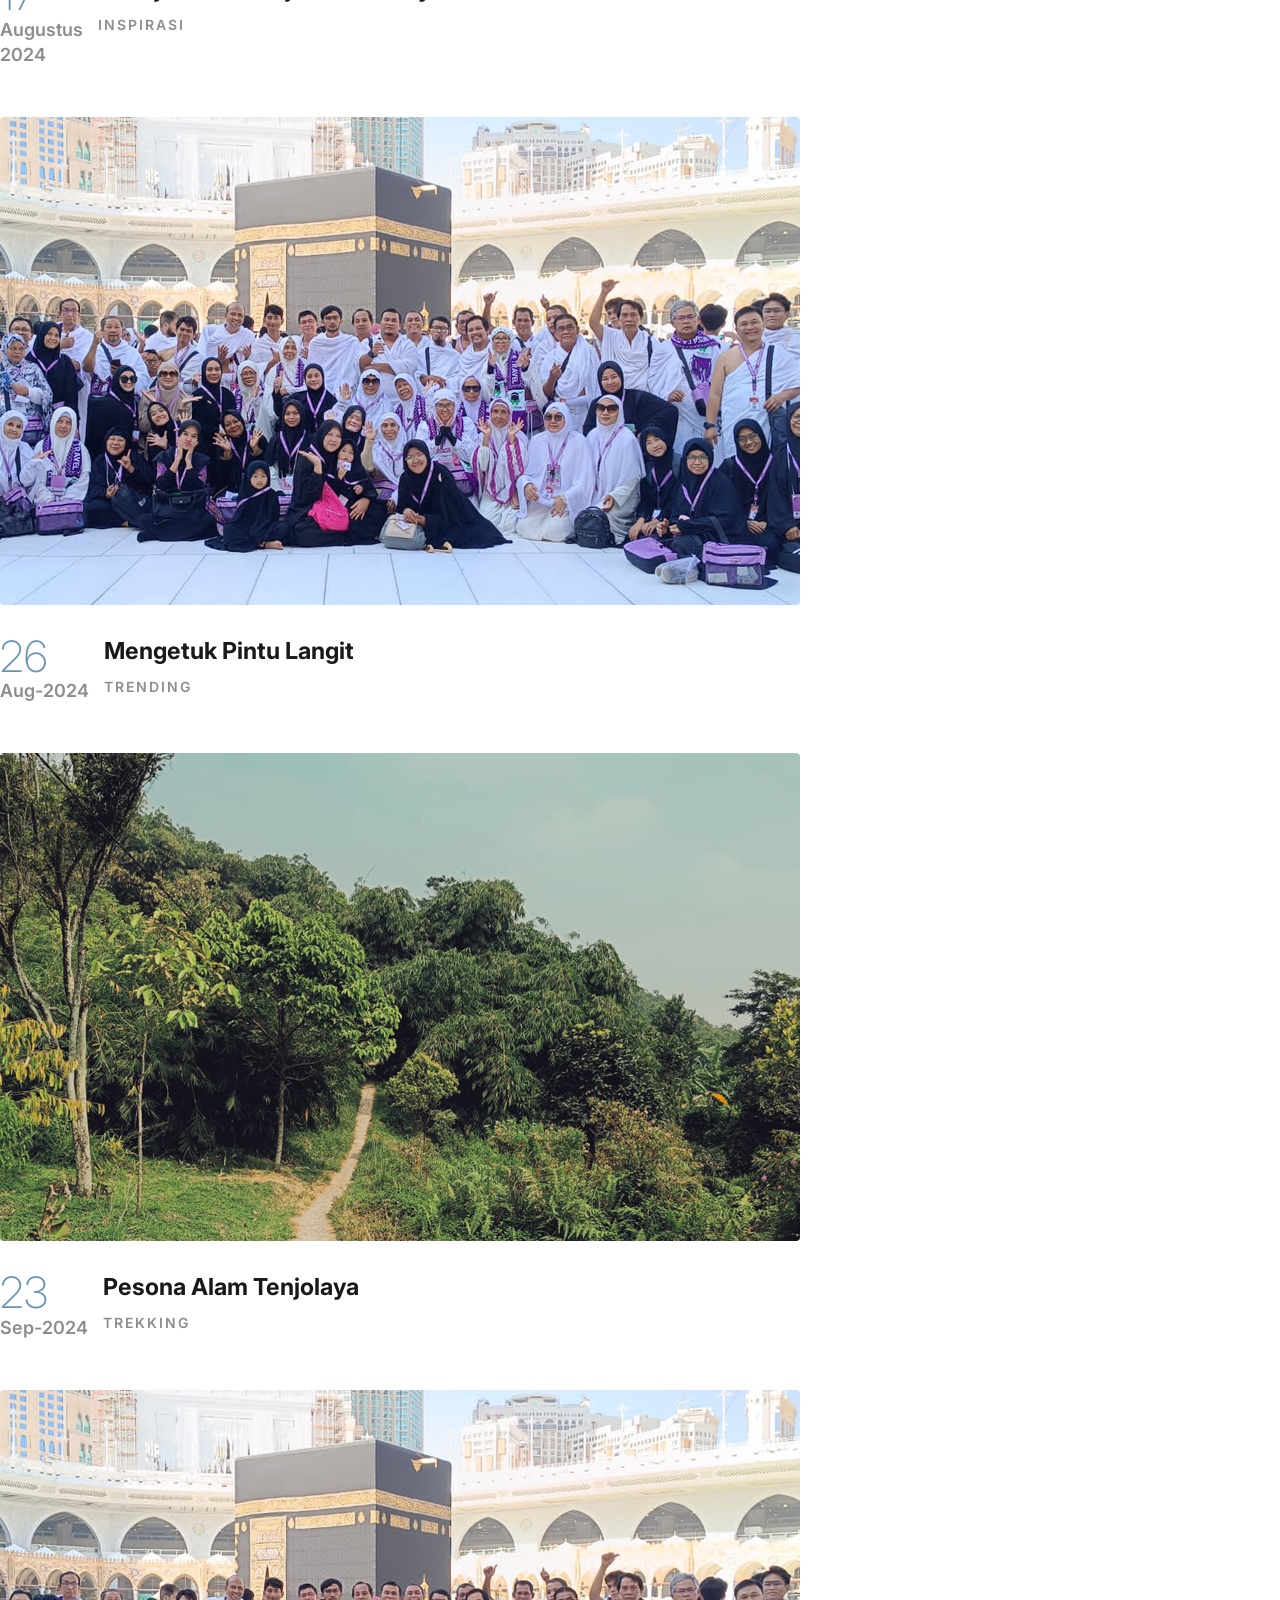
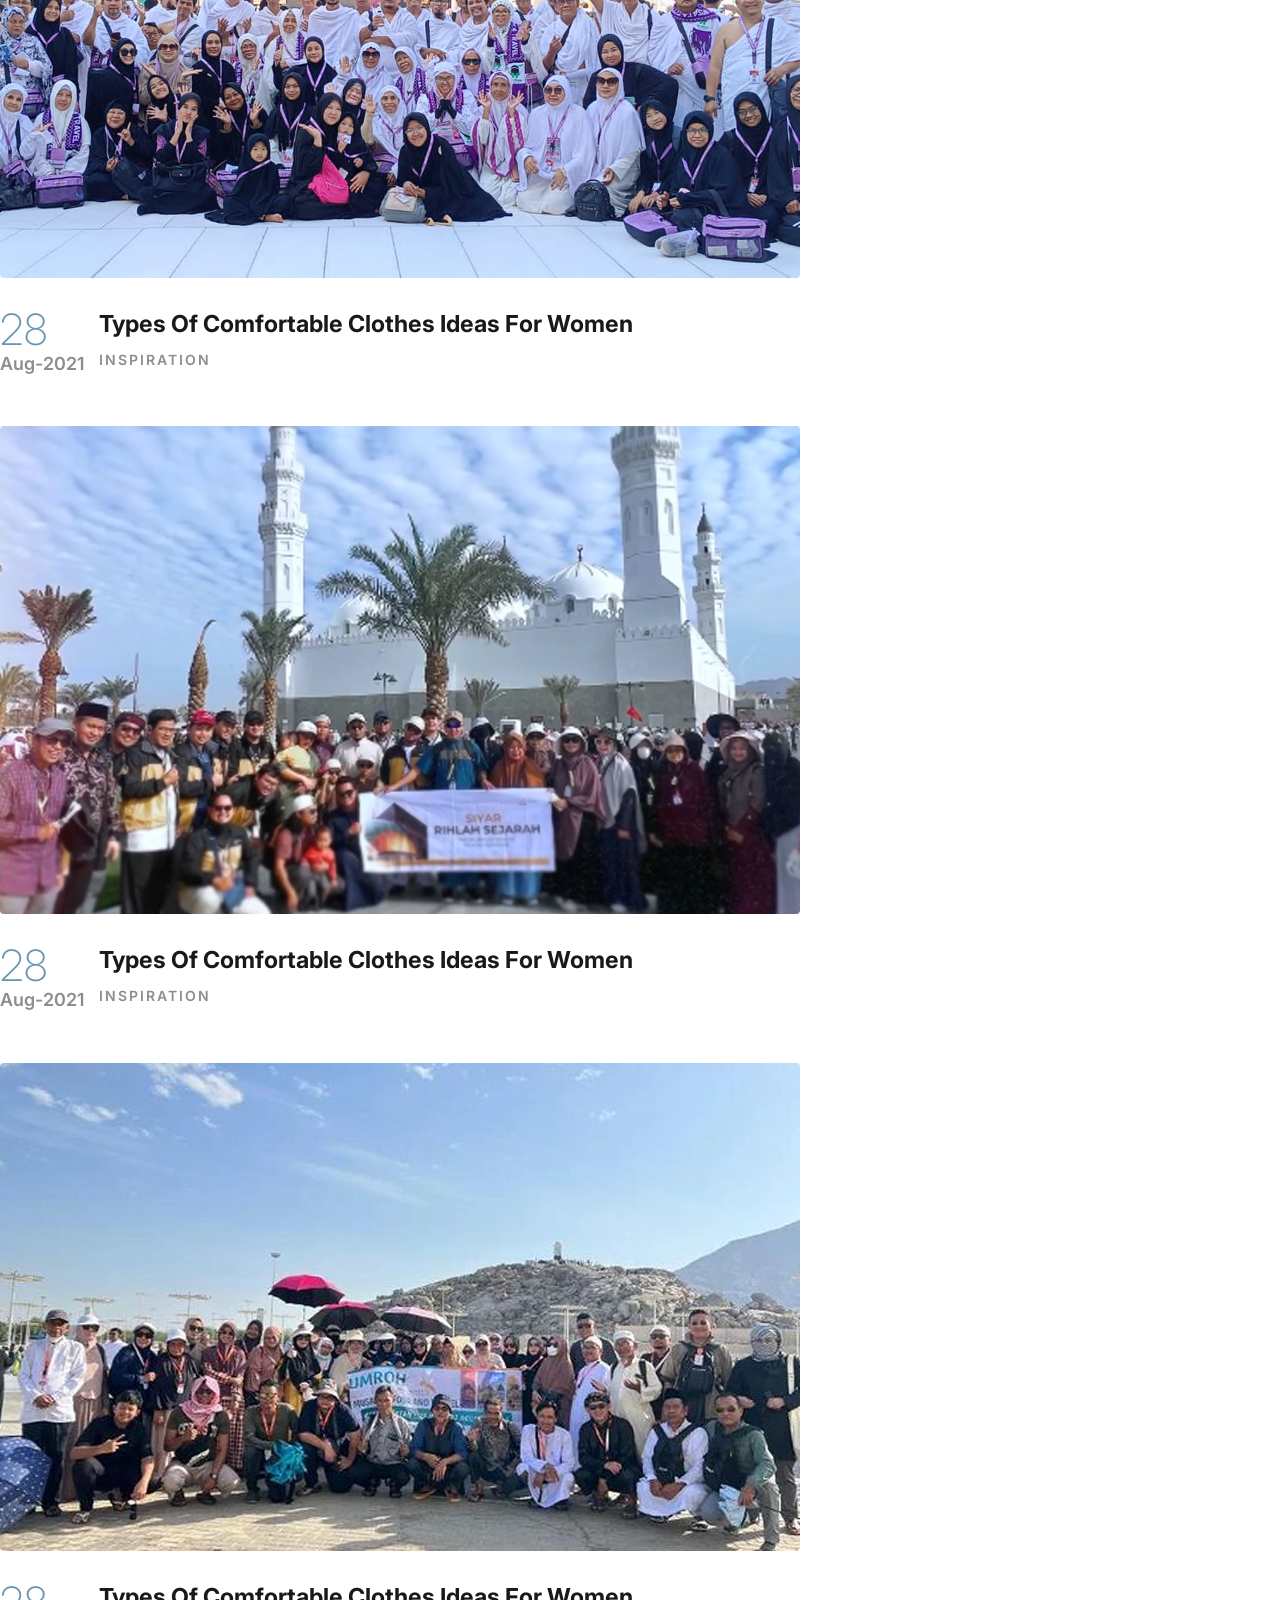
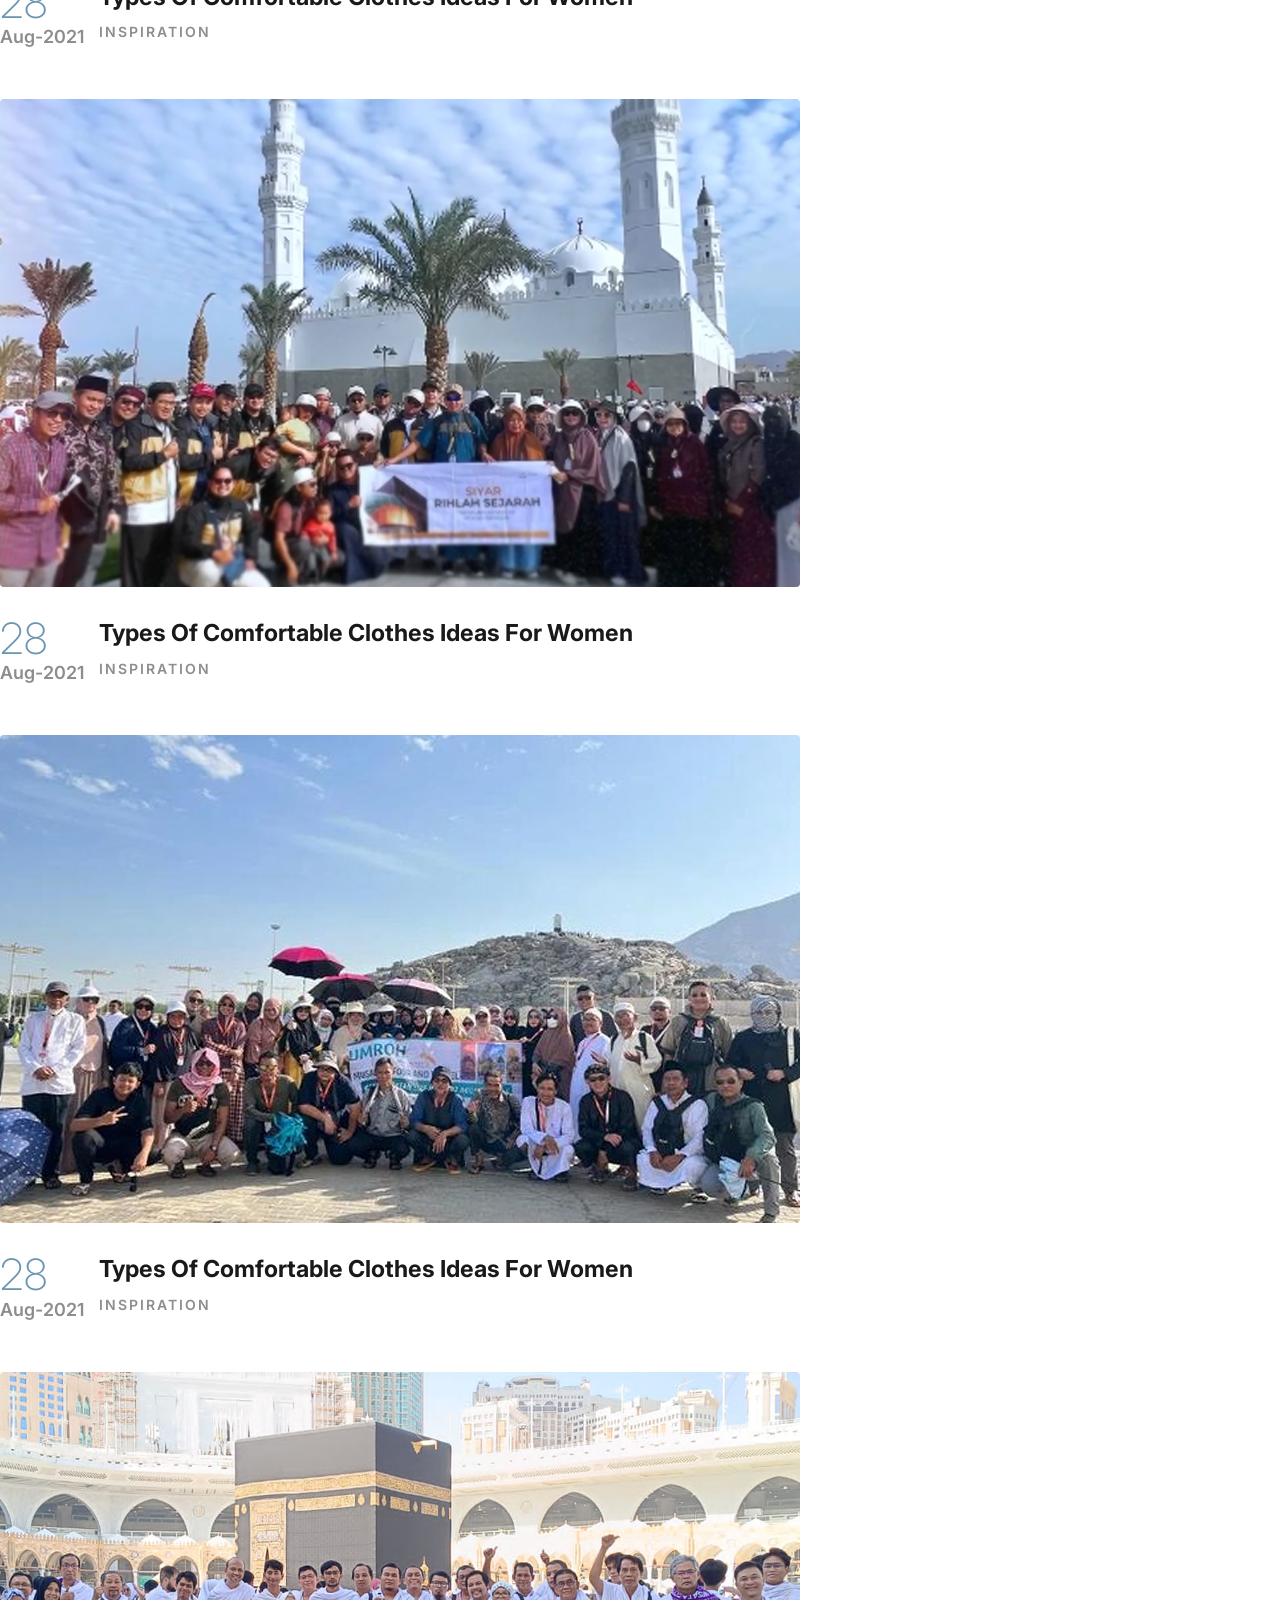
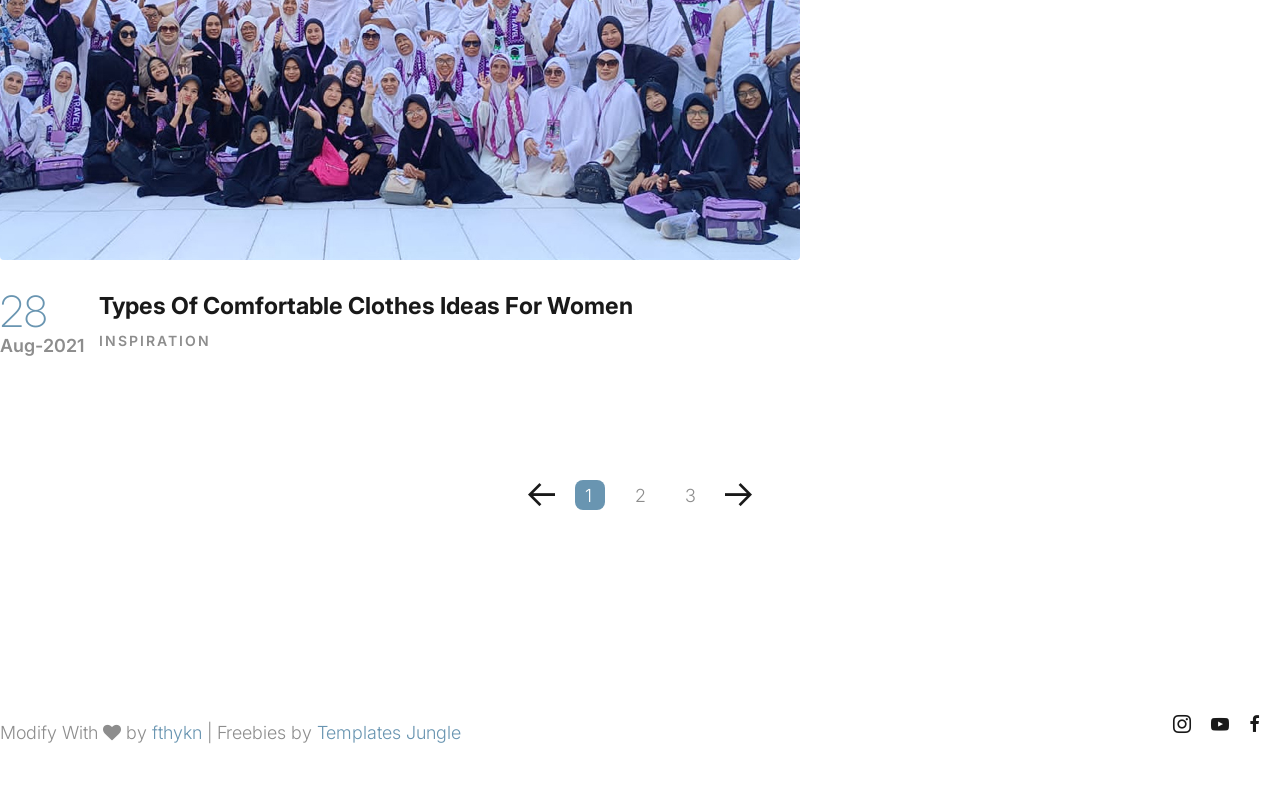
==== commit 14b89bf0: "shr 1511" ====
--- a/blog.html
+++ b/blog.html
@@ -124,18 +124,18 @@
           </article>
           <article class="col-md-4 post-item">
             <div class="image-holder zoom-effect">
-              <a href="single-post.html">
+              <a href="mengetuk-pintulangit.html">
                 <img src="images/post-img2.jpg" alt="post" class="post-image">
               </a>
             </div>
             <div class="post-content d-flex">
               <div class="meta-date">
-                <div class="meta-day text-primary">25</div>
-                <div class="meta-month">Aug-2021</div>
-              </div>
-              <div class="post-header">
-                <h3 class="post-title">
-                  <a href="single-post.html">Latest trends of wearing street wears supremely</a>
+                <div class="meta-day text-primary">26</div>
+                <div class="meta-month">Aug-2024</div>
+              </div>
+              <div class="post-header">
+                <h3 class="post-title">
+                  <a href="mengetuk-pintulangit.html">Mengetuk Pintu Langit</a>
                 </h3>
                 <a href="blog.html" class="blog-categories">Trending</a>
               </div>
@@ -143,20 +143,20 @@
           </article>
           <article class="col-md-4 post-item">
             <div class="image-holder zoom-effect">
-              <a href="single-post.html">
-                <img src="images/post-img3.jpg" alt="post" class="post-image">
-              </a>
-            </div>
-            <div class="post-content d-flex">
-              <div class="meta-date">
-                <div class="meta-day text-primary">28</div>
-                <div class="meta-month">Aug-2021</div>
-              </div>
-              <div class="post-header">
-                <h3 class="post-title">
-                  <a href="single-post.html">types of comfortable clothes ideas for women</a>
-                </h3>
-                <a href="blog.html" class="blog-categories">Inspiration</a>
+              <a href="tenjolaya.html">
+                <img src="images/trekcibalay.png" alt="post" class="post-image">
+              </a>
+            </div>
+            <div class="post-content d-flex">
+              <div class="meta-date">
+                <div class="meta-day text-primary">23</div>
+                <div class="meta-month">Sep-2024</div>
+              </div>
+              <div class="post-header">
+                <h3 class="post-title">
+                  <a href="tenjolaya.html">Pesona Alam Tenjolaya</a>
+                </h3>
+                <a href="blog.html" class="blog-categories">Trekking</a>
               </div>
             </div>
           </article>
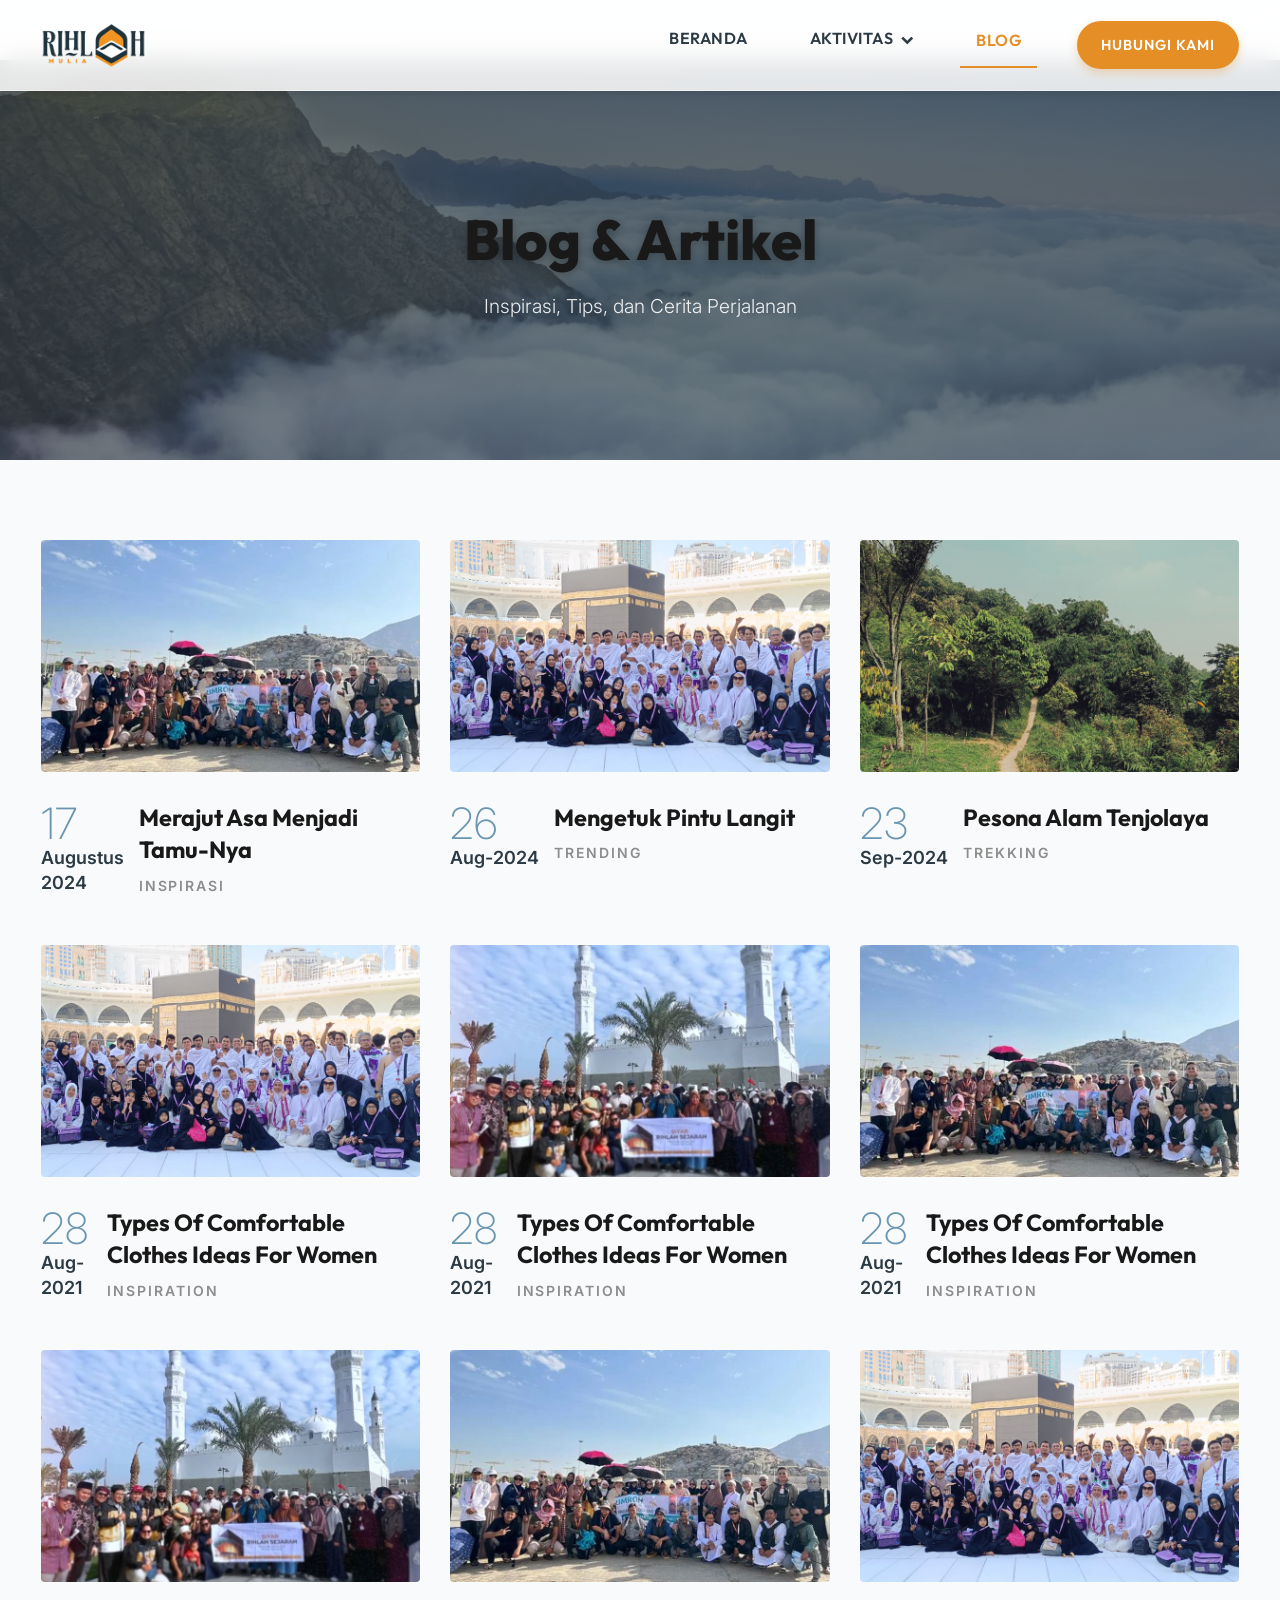
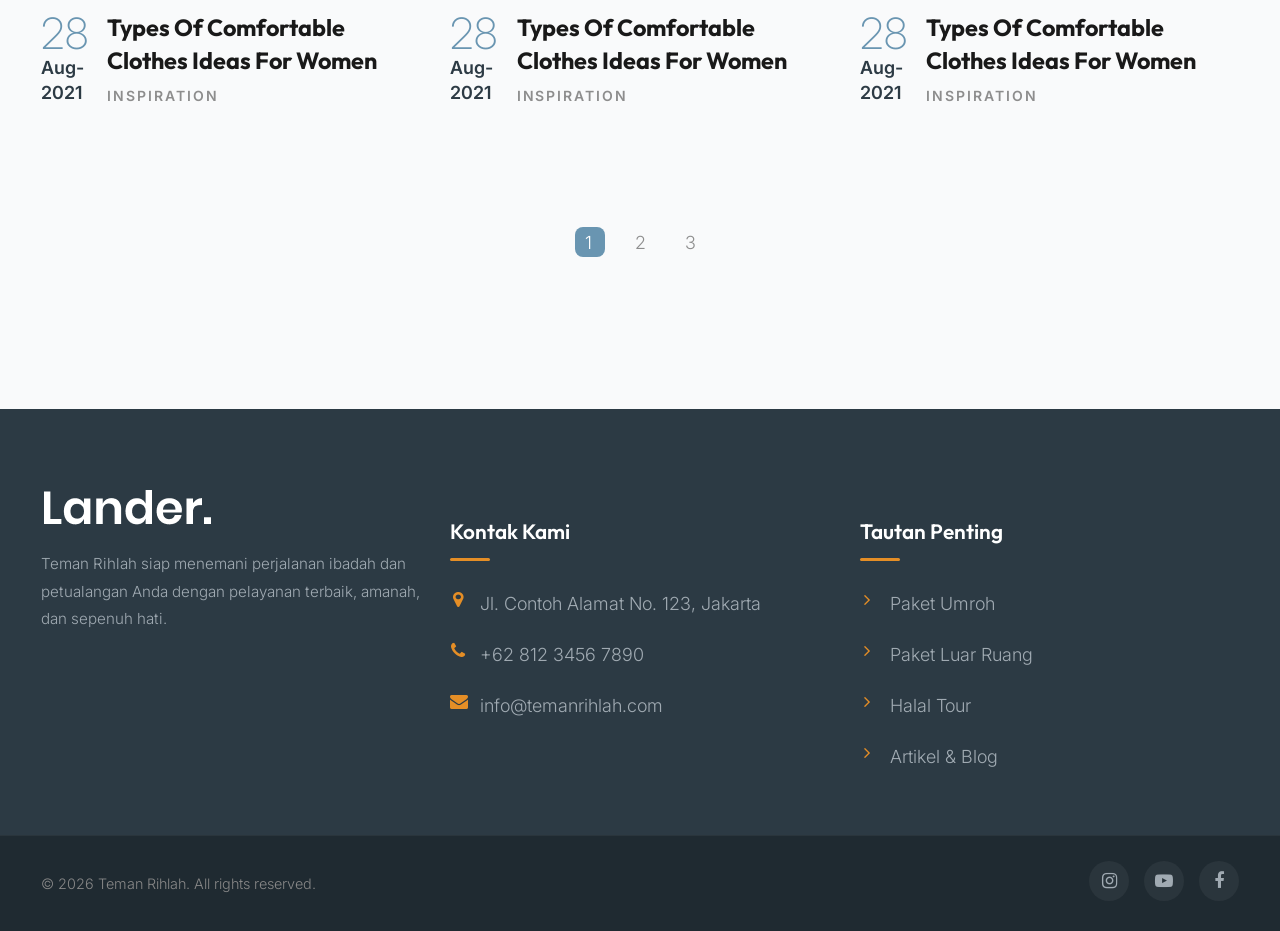
==== commit e0d37aac: "gsgs gdgw" ====
--- a/blog.html
+++ b/blog.html
@@ -15,11 +15,11 @@
     <link rel="stylesheet" type="text/css" media="all" href="https://maxcdn.bootstrapcdn.com/font-awesome/4.7.0/css/font-awesome.min.css">
     <link rel="stylesheet" type="text/css" href="css/vendor.css">
     <link rel="stylesheet" type="text/css" href="style.css">
+    <link rel="stylesheet" type="text/css" href="css/premium.css">
+    
     <link rel="preconnect" href="https://fonts.googleapis.com">
     <link rel="preconnect" href="https://fonts.gstatic.com" crossorigin>
-    <link href="https://fonts.googleapis.com/css2?family=Inter:wght@100;200;300;400;500;600;700;800;900&display=swap" rel="stylesheet">
-    <!-- script
-    ================================================== -->
+    <link href="https://fonts.googleapis.com/css2?family=Inter:wght@300;400;500;600;700&family=Outfit:wght@300;400;500;600;700;800&display=swap" rel="stylesheet">
     <script src="js/modernizr.js"></script>
   </head>
   <body>
@@ -29,78 +29,50 @@
       </div>
     </div>
 
-   
-    <header id="header">
-      <div id="header-wrap">
+    <!-- Modern Header -->
+    <header id="header" class="header-modern">
+      <div class="container d-flex align-items-center justify-content-between header-inner">
+        <div class="logo-wrap">
+          <a href="index.html">
+            <img src="images/main-logo.png" alt="Rihlah Mulia Logo" class="nav-logo">
+          </a>
+        </div>
         
-        <nav class="primary-nav padding-small">
-          <div class="container">
-            <div class="row d-flex align-items-center">
-              <div class="col-lg-2 col-md-2">
-                <div class="main-logo">
-                  <a href="index.html">
-                    <img src="images/main-logo.png" alt="logo">
-                  </a>
-                </div>
-              </div>
-              <div class="col-lg-10 col-md-10">
-                <div class="navbar">
-
-                  <div id="main-nav" class="stellarnav d-flex justify-content-end right">
-                    <ul class="menu-list">
-
-                      <li class="menu-item has-sub">
-                        <a href="index.html" class="item-anchor  d-flex align-item-center" data-effect="Home">Beranda </a>
-                        
-                      </li>
-
-                                       
-                      <li class="menu-item has-sub">
-                        <a href="#" class="item-anchor d-flex align-item-center" data-effect="Pages">Aktivitas<i class="icon icon-chevron-down"></i></a>
-                        <ul class="submenu">
-                      
-                          <li><a href="umroh.html" class="item-anchor">umroh</a></li>
-                          <li><a href="luar-ruang.html" class="item-anchor">luar ruang</a></li>
-                          
-                        </ul>
-                      </li>
-
-                      
-                      <li class="menu-item has-sub">
-                        <a href="blog.html" class="item-anchor active d-flex align-item-center" data-effect="Blog">Blog</a>
-                        
-                      </li>
-
-                      <li><a href="contact.html" class="item-anchor" data-effect="Contact">Contact</a></li>
-
-                    </ul>
-                  </div>
-
-                </div>
-              </div>
-            </div>
-          </div>
+        <!-- Mobile Menu Toggle -->
+        <div class="menu-toggle">
+          <i class="fa fa-bars"></i>
+        </div>
+
+        <nav class="nav-menu">
+          <ul class="nav-list d-flex list-unstyled m-0">
+            <li><a href="index.html" class="nav-link">Beranda</a></li>
+            <li class="has-dropdown">
+              <a href="#" class="nav-link">Aktivitas <i class="fa fa-chevron-down"></i></a>
+              <ul class="dropdown-menu list-unstyled">
+                <li><a href="umroh.html">Umroh</a></li>
+                <li><a href="luar-ruang.html">Luar Ruang</a></li>
+                <li><a href="halal-tour.html">Halal Tour</a></li>
+              </ul>
+            </li>
+            <li><a href="blog.html" class="nav-link active">Blog</a></li>
+          </ul>
         </nav>
+        <div class="nav-action">
+          <a href="contact.html" class="btn-premium btn-primary-premium btn-small-nav">Hubungi Kami</a>
+        </div>
       </div>
     </header>
 
-    <section class="site-banner jarallax min-height300 padding-large" style="background: url(images/hero-image2.jpg) no-repeat; background-position: top;">
-      <div class="container">
-        <div class="row">
-          <div class="col-md-12">
-            <h1 class="page-title">Blog page</h1>
-            <div class="breadcrumbs">
-              <span class="item">
-                <a href="index.html">Beranda /</a>
-              </span>
-              <span class="item">Blog</span>
-            </div>
-          </div>
-        </div>
+    <!-- Page Header -->
+    <section class="page-header-premium">
+      <img src="images/hero-image2.jpg" alt="Blog Banner" class="bg-img" onerror="this.src='images/main-banner.jpg'">
+      <div class="page-title-content">
+        <h1>Blog & Artikel</h1>
+        <p class="text-white" style="font-size: 1.2rem; opacity: 0.9;">Inspirasi, Tips, dan Cerita Perjalanan</p>
       </div>
     </section>
 
-    <section id="latest-blog" class="post-grid padding-large">
+    <section id="latest-blog" class="post-grid padding-premium" style="background-color: var(--light-bg);">
       <div class="container">
         <div class="row d-flex flex-wrap">
           <article class="col-md-4 post-item">
@@ -277,15 +249,9 @@
         </div>
         <nav class="navigation paging-navigation text-center padding-medium" role="navigation">
           <div class="pagination loop-pagination d-flex justify-content-center">
-            <a href="#" class="pagination-arrow d-flex align-items-center">
-              <i class="icon icon-arrow-left"></i>
-            </a>
             <span aria-current="page" class="page-numbers current">1</span>
             <a class="page-numbers" href="#">2</a>
             <a class="page-numbers" href="#">3</a>
-            <a href="#" class="pagination-arrow d-flex align-items-center">
-              <i class="icon icon-arrow-right"></i>
-            </a>
           </div>
         </nav>
       </div>
@@ -295,42 +261,75 @@
     
     
 
-    <div id="footer-bottom">
-      <div class="container">
-        <div class="d-flex align-items-center flex-wrap justify-content-between">
-          <div class="copyright">
-            <p>Modify With <i class="fa fa-heart pulse"></i> by <a href="https://fthykn.github.io/">fthykn</a> | Freebies by <a href="https://templatesjungle.com/">Templates Jungle</a> </p></a>
-            </p>
-          </div>
-          
-            <div class="social-links">
-              <ul class="d-flex list-unstyled">
-               
-                <li>
-                  <a href="#">
-                    <i class="icon icon-instagram"></i>
-                  </a>
-                </li>
-                <li>
-                  <a href="#">
-                    <i class="icon icon-youtube-play"></i>
-                  </a>
-                </li>
-                <li>
-                  <a href="#">
-                    <i class="icon icon-facebook"></i>
-                  </a>
-                </li>
-                
-              </ul>
-            </div>
-          
-        </div>
-      </div>
-    </div>
+    <!-- Premium Footer -->
+    <footer class="footer-premium">
+      <div class="container footer-premium-top">
+        <div class="row">
+          <div class="col-md-4 footer-widget">
+            <div class="logo-wrap">
+              <img src="images/main-logo-light.png" alt="Rihlah Mulia Logo" onerror="this.src='images/main-logo.png'; this.style.filter='brightness(0) invert(1)';">
+            </div>
+            <p>Teman Rihlah siap menemani perjalanan ibadah dan petualangan Anda dengan pelayanan terbaik, amanah, dan sepenuh hati.</p>
+          </div>
+          <div class="col-md-4 footer-widget">
+            <h4 class="outfit-font">Kontak Kami</h4>
+            <ul class="footer-links">
+              <li><i class="fa fa-map-marker"></i> <span>Jl. Contoh Alamat No. 123, Jakarta</span></li>
+              <li><i class="fa fa-phone"></i> <span>+62 812 3456 7890</span></li>
+              <li><i class="fa fa-envelope"></i> <span>info@temanrihlah.com</span></li>
+            </ul>
+          </div>
+          <div class="col-md-4 footer-widget">
+            <h4 class="outfit-font">Tautan Penting</h4>
+            <ul class="footer-links">
+              <li><i class="fa fa-angle-right"></i> <a href="umroh.html">Paket Umroh</a></li>
+              <li><i class="fa fa-angle-right"></i> <a href="luar-ruang.html">Paket Luar Ruang</a></li>
+              <li><i class="fa fa-angle-right"></i> <a href="halal-tour.html">Halal Tour</a></li>
+              <li><i class="fa fa-angle-right"></i> <a href="blog.html">Artikel & Blog</a></li>
+            </ul>
+          </div>
+        </div>
+      </div>
+      <div class="footer-bottom-premium">
+        <div class="container">
+          <div class="footer-bottom-flex">
+            <div class="footer-copyright">
+              <p>© 2026 Teman Rihlah. All rights reserved.</p>
+            </div>
+            <ul class="footer-socials">
+              <li><a href="#"><i class="fa fa-instagram"></i></a></li>
+              <li><a href="#"><i class="fa fa-youtube-play"></i></a></li>
+              <li><a href="#"><i class="fa fa-facebook"></i></a></li>
+            </ul>
+          </div>
+        </div>
+      </div>
+    </footer>
 
     <script src="js/jquery-1.11.0.min.js"></script>
     <script src="js/plugins.js"></script>
     <script src="js/script.js"></script>
+    <script>
+      // Sticky header behavior
+      window.addEventListener('scroll', function() {
+        var header = document.getElementById('header');
+        if (window.scrollY > 50) {
+          header.style.padding = '8px 0';
+          header.style.background = 'rgba(255, 255, 255, 0.98)';
+          header.style.boxShadow = '0 4px 20px rgba(0,0,0,0.08)';
+        } else {
+          header.style.padding = '15px 0';
+          header.style.background = 'rgba(255, 255, 255, 0.85)';
+          header.style.boxShadow = '0 4px 6px -1px rgba(0, 0, 0, 0.1)';
+        }
+      });
+      // Mobile Menu Toggle
+      var menuToggle = document.querySelector('.menu-toggle');
+      if(menuToggle) {
+        menuToggle.addEventListener('click', function() {
+          document.querySelector('.nav-menu').classList.toggle('active');
+        });
+      }
+    </script>
   </body>
 </html>
--- a/css/premium.css
+++ b/css/premium.css
@@ -0,0 +1,767 @@
+/* Premium Modern Redesign for Teman Rihlah - Rihlah Mulia Logo Theme */
+@import url('https://fonts.googleapis.com/css2?family=Outfit:wght@300;400;500;600;700;800&display=swap');
+
+:root {
+  /* Logo Theme Colors */
+  --brand-accent: #E58E26; /* The orange/mustard color from the logo */
+  --brand-accent-light: #F5A642;
+  --brand-dark: #2C3A44; /* The dark slate/charcoal blue from the logo */
+  --brand-dark-deep: #1F2A31;
+  --brand-dark-light: #3D505E;
+  
+  --dark: #121212;
+  --light: #FFFFFF; /* Pure white */
+  --light-bg: #F9FAFB;
+  
+  --glass-bg: rgba(255, 255, 255, 0.9);
+  --glass-border: rgba(255, 255, 255, 0.4);
+  --shadow-sm: 0 4px 6px -1px rgba(0, 0, 0, 0.1), 0 2px 4px -1px rgba(0, 0, 0, 0.06);
+  --shadow-md: 0 10px 15px -3px rgba(0, 0, 0, 0.1), 0 4px 6px -2px rgba(0, 0, 0, 0.05);
+  --shadow-lg: 0 20px 25px -5px rgba(0, 0, 0, 0.1), 0 10px 10px -5px rgba(0, 0, 0, 0.04);
+}
+
+body {
+  font-family: 'Inter', sans-serif;
+  color: var(--brand-dark);
+  background-color: var(--light-bg);
+}
+
+h1, h2, h3, h4, h5, h6, .outfit-font {
+  font-family: 'Outfit', sans-serif;
+}
+
+/* Premium Header */
+#header {
+  position: fixed;
+  top: 0;
+  width: 100%;
+  z-index: 1000;
+  background: var(--glass-bg);
+  backdrop-filter: blur(12px);
+  -webkit-backdrop-filter: blur(12px);
+  border-bottom: 1px solid var(--glass-border);
+  box-shadow: var(--shadow-sm);
+  transition: all 0.3s ease;
+}
+
+/* Hero Section */
+.hero-premium {
+  position: relative;
+  height: 100vh;
+  min-height: 600px;
+  display: flex;
+  align-items: center;
+  justify-content: center;
+  overflow: hidden;
+  margin-top: 0; /* Override header space */
+  background-color: var(--brand-dark);
+}
+
+.hero-premium::before {
+  content: '';
+  position: absolute;
+  top: 0;
+  left: 0;
+  width: 100%;
+  height: 100%;
+  /* Gradient using the brand dark color */
+  background: linear-gradient(to bottom, rgba(44, 58, 68, 0.8), rgba(44, 58, 68, 0.4));
+  z-index: 1;
+}
+
+.hero-premium img.bg-img {
+  position: absolute;
+  top: 0;
+  left: 0;
+  width: 100%;
+  height: 100%;
+  object-fit: cover;
+  transform: scale(1.05);
+  animation: subtleZoom 20s infinite alternate linear;
+}
+
+@keyframes subtleZoom {
+  0% { transform: scale(1); }
+  100% { transform: scale(1.1); }
+}
+
+.hero-content {
+  position: relative;
+  z-index: 2;
+  text-align: center;
+  color: var(--light);
+  max-width: 800px;
+  padding: 0 20px;
+  margin-top: 60px;
+}
+
+.hero-content h1 {
+  font-size: 4rem;
+  font-weight: 800;
+  color: var(--light);
+  margin-bottom: 20px;
+  line-height: 1.1;
+  text-shadow: 0 4px 12px rgba(0,0,0,0.3);
+}
+
+.hero-content p {
+  font-size: 1.25rem;
+  font-weight: 300;
+  color: #f1f1f1;
+  margin-bottom: 40px;
+  text-shadow: 0 2px 4px rgba(0,0,0,0.3);
+}
+
+/* Premium Buttons */
+.btn-premium {
+  display: inline-block;
+  padding: 16px 40px;
+  font-family: 'Outfit', sans-serif;
+  font-weight: 600;
+  font-size: 1.1rem;
+  border-radius: 50px;
+  text-transform: uppercase;
+  letter-spacing: 1px;
+  transition: all 0.3s cubic-bezier(0.25, 0.8, 0.25, 1);
+  cursor: pointer;
+  border: none;
+}
+
+.btn-primary-premium {
+  background: var(--brand-accent);
+  color: var(--light);
+  box-shadow: 0 4px 15px rgba(229, 142, 38, 0.4);
+}
+
+.btn-primary-premium:hover {
+  background: var(--brand-accent-light);
+  color: var(--light);
+  transform: translateY(-3px);
+  box-shadow: 0 8px 25px rgba(229, 142, 38, 0.6);
+}
+
+.btn-outline-premium {
+  background: transparent;
+  color: var(--light);
+  border: 2px solid var(--light);
+  margin-left: 15px;
+}
+
+.btn-outline-premium:hover {
+  background: var(--light);
+  color: var(--brand-dark);
+  transform: translateY(-3px);
+}
+
+/* Section Titles */
+.section-title-premium {
+  text-align: center;
+  margin-bottom: 60px;
+}
+
+.section-title-premium h2 {
+  font-size: 2.5rem;
+  font-weight: 700;
+  color: var(--brand-dark);
+  margin-bottom: 15px;
+}
+
+.section-title-premium p {
+  font-size: 1.1rem;
+  color: #666;
+  max-width: 600px;
+  margin: 0 auto;
+}
+
+.title-separator {
+  height: 4px;
+  width: 60px;
+  background: var(--brand-accent);
+  margin: 20px auto;
+  border-radius: 2px;
+}
+
+/* Premium Cards */
+.card-premium {
+  background: var(--light);
+  border-radius: 16px;
+  overflow: hidden;
+  box-shadow: var(--shadow-sm);
+  transition: all 0.4s ease;
+  height: 100%;
+  position: relative;
+  border: 1px solid rgba(0,0,0,0.05);
+}
+
+.card-premium:hover {
+  transform: translateY(-10px);
+  box-shadow: var(--shadow-lg);
+  border-color: rgba(229, 142, 38, 0.3);
+}
+
+.card-img-wrap {
+  position: relative;
+  overflow: hidden;
+  height: 250px;
+}
+
+.card-img-wrap img {
+  width: 100%;
+  height: 100%;
+  object-fit: cover;
+  transition: transform 0.6s ease;
+}
+
+.card-premium:hover .card-img-wrap img {
+  transform: scale(1.08);
+}
+
+.card-category {
+  position: absolute;
+  top: 15px;
+  right: 15px;
+  background: var(--brand-accent);
+  color: var(--light);
+  padding: 6px 14px;
+  border-radius: 30px;
+  font-size: 0.8rem;
+  font-weight: 600;
+  z-index: 2;
+  box-shadow: 0 2px 10px rgba(0,0,0,0.2);
+}
+
+.card-body-premium {
+  padding: 30px;
+}
+
+.card-body-premium h3 {
+  font-size: 1.4rem;
+  font-weight: 700;
+  margin-bottom: 15px;
+  color: var(--brand-dark);
+}
+
+.card-body-premium p {
+  color: #555;
+  font-size: 0.95rem;
+  margin-bottom: 25px;
+  line-height: 1.6;
+}
+
+.card-link-premium {
+  display: inline-flex;
+  align-items: center;
+  color: var(--brand-accent);
+  font-weight: 600;
+  text-decoration: none;
+  font-family: 'Outfit', sans-serif;
+}
+
+.card-link-premium i {
+  margin-left: 8px;
+  transition: transform 0.3s ease;
+}
+
+.card-link-premium:hover {
+  color: var(--brand-accent-light);
+}
+
+.card-link-premium:hover i {
+  transform: translateX(5px);
+}
+
+/* Statistics Section */
+.stats-section {
+  background: var(--brand-dark);
+  padding: 80px 0;
+  color: var(--light);
+  position: relative;
+}
+
+.stats-section::after {
+  content: '';
+  position: absolute;
+  top: 0; left: 0; width: 100%; height: 100%;
+  background: url('../images/bg-pattern.png') repeat;
+  opacity: 0.05;
+}
+
+.stat-item {
+  text-align: center;
+  padding: 20px;
+  position: relative;
+  z-index: 2;
+}
+
+.stat-number {
+  font-family: 'Outfit', sans-serif;
+  font-size: 3rem;
+  font-weight: 800;
+  color: var(--brand-accent);
+  margin-bottom: 10px;
+}
+
+.stat-text {
+  font-size: 1.1rem;
+  font-weight: 400;
+  color: #e0e0e0;
+}
+
+/* Responsive adjustments */
+@media (max-width: 768px) {
+  .hero-content h1 {
+    font-size: 2.5rem;
+  }
+  .btn-outline-premium {
+    margin-left: 0;
+    margin-top: 15px;
+    display: block;
+    width: 100%;
+  }
+  .btn-premium {
+    display: block;
+    width: 100%;
+  }
+}
+
+/* Modern Navbar Styles */
+.header-modern {
+  padding: 15px 0;
+}
+.header-inner {
+  height: 60px;
+}
+.nav-logo {
+  max-height: 50px;
+  transition: all 0.3s ease;
+}
+.nav-menu {
+  flex: 1;
+  display: flex;
+  justify-content: flex-end;
+  padding-right: 40px;
+}
+.nav-list {
+  display: flex;
+  align-items: center;
+  gap: 30px;
+}
+.nav-link {
+  font-family: 'Outfit', sans-serif;
+  font-weight: 600;
+  font-size: 1rem;
+  color: var(--brand-dark);
+  text-transform: uppercase;
+  letter-spacing: 0.5px;
+  position: relative;
+  transition: color 0.3s;
+  text-decoration: none !important;
+}
+.nav-link::after {
+  content: '';
+  position: absolute;
+  width: 0;
+  height: 2px;
+  bottom: -4px;
+  left: 0;
+  background-color: var(--brand-accent);
+  transition: width 0.3s ease;
+}
+.nav-link:hover, .nav-link.active {
+  color: var(--brand-accent);
+}
+.nav-link:hover::after, .nav-link.active::after {
+  width: 100%;
+}
+.has-dropdown {
+  position: relative;
+}
+.has-dropdown i {
+  font-size: 0.8rem;
+  margin-left: 4px;
+}
+.dropdown-menu {
+  position: absolute;
+  top: 150%;
+  left: 0;
+  background: var(--light);
+  min-width: 200px;
+  box-shadow: var(--shadow-lg);
+  border-radius: 12px;
+  padding: 15px 0;
+  opacity: 0;
+  visibility: hidden;
+  transform: translateY(10px);
+  transition: all 0.3s ease;
+  z-index: 100;
+}
+.has-dropdown:hover .dropdown-menu {
+  opacity: 1;
+  visibility: visible;
+  transform: translateY(0);
+  top: 100%;
+}
+.dropdown-menu li a {
+  display: block;
+  padding: 10px 20px;
+  color: var(--brand-dark);
+  font-weight: 500;
+  font-size: 0.95rem;
+  transition: all 0.2s;
+  text-decoration: none !important;
+}
+.dropdown-menu li a:hover {
+  background: var(--light-bg);
+  color: var(--brand-accent);
+  padding-left: 25px;
+}
+.btn-small-nav {
+  padding: 10px 24px;
+  font-size: 0.9rem;
+  box-shadow: 0 4px 10px rgba(229, 142, 38, 0.3);
+  text-decoration: none !important;
+  color: var(--light) !important;
+}
+
+.menu-toggle {
+  display: none;
+  font-size: 1.5rem;
+  color: var(--brand-dark);
+  cursor: pointer;
+  padding: 10px;
+}
+
+@media (max-width: 991px) {
+  .menu-toggle {
+    display: block;
+  }
+  .nav-menu {
+    position: absolute;
+    top: 100%;
+    left: 0;
+    width: 100%;
+    background: var(--light);
+    box-shadow: 0 10px 15px rgba(0,0,0,0.1);
+    padding: 20px;
+    flex-direction: column;
+    opacity: 0;
+    visibility: hidden;
+    transform: translateY(-10px);
+    transition: all 0.3s ease;
+  }
+  .nav-menu.active {
+    opacity: 1;
+    visibility: visible;
+    transform: translateY(0);
+  }
+  .nav-list {
+    flex-direction: column;
+    align-items: flex-start;
+    gap: 15px;
+  }
+  .nav-action {
+    display: none; /* Hide CTA button on mobile to save space */
+  }
+  .page-title-content h1 {
+    font-size: 2.5rem;
+  }
+  .hero-content h1 {
+    font-size: 2.5rem;
+  }
+}
+
+/* Page Header */
+.page-header-premium {
+  position: relative;
+  height: 400px;
+  display: flex;
+  align-items: center;
+  justify-content: center;
+  margin-top: 60px;
+  background-color: var(--brand-dark);
+  overflow: hidden;
+}
+.page-header-premium::before {
+  content: '';
+  position: absolute;
+  top: 0; left: 0; width: 100%; height: 100%;
+  background: linear-gradient(to bottom, rgba(44, 58, 68, 0.8), rgba(44, 58, 68, 0.6));
+  z-index: 1;
+}
+.page-header-premium img.bg-img {
+  position: absolute;
+  top: 0; left: 0; width: 100%; height: 100%;
+  object-fit: cover;
+}
+.page-title-content {
+  position: relative;
+  z-index: 2;
+  text-align: center;
+  color: var(--light);
+}
+.page-title-content h1 {
+  font-size: 3.5rem;
+  font-weight: 800;
+  margin-bottom: 10px;
+  text-shadow: 0 2px 10px rgba(0,0,0,0.3);
+}
+
+/* Package Cards */
+.package-card {
+  background: var(--light);
+  border-radius: 16px;
+  overflow: hidden;
+  box-shadow: var(--shadow-md);
+  transition: all 0.3s ease;
+  border: 1px solid rgba(0,0,0,0.05);
+  height: 100%;
+  display: flex;
+  flex-direction: column;
+  position: relative;
+}
+.package-card:hover {
+  transform: translateY(-10px);
+  box-shadow: var(--shadow-lg);
+  border-color: var(--brand-accent);
+}
+.package-header {
+  background: var(--brand-dark);
+  color: var(--light);
+  padding: 40px 20px 30px;
+  text-align: center;
+  position: relative;
+}
+.package-header::after {
+  content: '';
+  position: absolute;
+  bottom: -15px;
+  left: 50%;
+  transform: translateX(-50%);
+  border-width: 15px 15px 0;
+  border-style: solid;
+  border-color: var(--brand-dark) transparent transparent transparent;
+}
+.package-provider {
+  font-size: 0.95rem;
+  color: var(--brand-accent-light);
+  text-transform: uppercase;
+  letter-spacing: 1px;
+  margin-bottom: 15px;
+  font-weight: 600;
+}
+.package-price {
+  font-size: 3rem;
+  font-weight: 800;
+  font-family: 'Outfit', sans-serif;
+  line-height: 1;
+}
+.package-price span {
+  font-size: 1.2rem;
+  font-weight: 400;
+}
+.package-body {
+  padding: 50px 30px 30px;
+  flex-grow: 1;
+}
+.package-feature {
+  display: flex;
+  align-items: flex-start;
+  margin-bottom: 20px;
+}
+.package-feature i {
+  color: var(--brand-accent);
+  margin-top: 5px;
+  margin-right: 15px;
+  font-size: 1.2rem;
+}
+.package-feature div strong {
+  display: block;
+  color: var(--brand-dark);
+  font-size: 1.05rem;
+  margin-bottom: 4px;
+}
+.package-feature div span {
+  color: #666;
+  font-size: 0.95rem;
+  line-height: 1.4;
+  display: block;
+}
+.package-footer {
+  padding: 0 30px 30px;
+  text-align: center;
+}
+.package-card.featured {
+  border: 2px solid var(--brand-accent);
+  transform: scale(1.03);
+  z-index: 2;
+}
+.package-card.featured:hover {
+  transform: scale(1.03) translateY(-10px);
+}
+.package-card.featured .package-header {
+  background: var(--brand-accent);
+}
+.package-card.featured .package-header::after {
+  border-color: var(--brand-accent) transparent transparent transparent;
+}
+.package-card.featured .package-provider {
+  color: var(--brand-dark);
+}
+.package-card.featured .package-price {
+  color: var(--light);
+}
+.package-badge {
+  position: absolute;
+  top: 25px;
+  right: -35px;
+  background: var(--brand-dark);
+  color: var(--light);
+  padding: 8px 40px;
+  transform: rotate(45deg);
+  font-size: 0.85rem;
+  font-weight: 700;
+  box-shadow: 0 2px 4px rgba(0,0,0,0.2);
+  z-index: 3;
+}
+
+/* Premium Footer */
+.footer-premium {
+  background-color: var(--brand-dark);
+  color: var(--light);
+  padding-top: 80px;
+  margin-top: auto;
+}
+.footer-premium-top {
+  padding-bottom: 20px;
+}
+.footer-widget {
+  margin-bottom: 40px;
+}
+.footer-widget .logo-wrap img {
+  max-width: 180px;
+  margin-bottom: 25px;
+}
+.footer-widget p {
+  color: #a0aab2;
+  line-height: 1.8;
+  font-size: 0.95rem;
+}
+.footer-widget h4 {
+  color: var(--light);
+  font-size: 1.3rem;
+  font-weight: 600;
+  margin-bottom: 25px;
+  position: relative;
+  padding-bottom: 15px;
+}
+.footer-widget h4::after {
+  content: '';
+  position: absolute;
+  left: 0; bottom: 0;
+  width: 40px; height: 3px;
+  background-color: var(--brand-accent);
+  border-radius: 2px;
+}
+.footer-links {
+  list-style: none;
+  padding: 0;
+  margin: 0;
+}
+.footer-links li {
+  margin-bottom: 15px;
+  display: flex;
+  align-items: flex-start;
+}
+.footer-links li i {
+  color: var(--brand-accent);
+  margin-top: 5px;
+  margin-right: 15px;
+  width: 15px;
+  text-align: center;
+}
+.footer-links li a, .footer-links li span {
+  color: #a0aab2;
+  text-decoration: none;
+  transition: all 0.3s;
+}
+.footer-links li a:hover {
+  color: var(--brand-accent);
+  padding-left: 5px;
+}
+.footer-bottom-premium {
+  background-color: var(--brand-dark-deep);
+  padding: 25px 0;
+  border-top: 1px solid rgba(255,255,255,0.05);
+}
+.footer-bottom-flex {
+  display: flex;
+  justify-content: space-between;
+  align-items: center;
+  flex-wrap: wrap;
+}
+.footer-copyright p {
+  margin: 0;
+  color: #888;
+  font-size: 0.9rem;
+}
+.footer-socials {
+  display: flex;
+  gap: 15px;
+  list-style: none;
+  padding: 0; margin: 0;
+}
+.footer-socials a {
+  display: flex;
+  align-items: center;
+  justify-content: center;
+  width: 40px; height: 40px;
+  background: rgba(255,255,255,0.05);
+  border-radius: 50%;
+  color: #a0aab2;
+  transition: all 0.3s;
+  text-decoration: none;
+}
+.footer-socials a:hover {
+  background: var(--brand-accent);
+  color: var(--light);
+  transform: translateY(-3px);
+}
+@media (max-width: 768px) {
+  .footer-bottom-flex {
+    flex-direction: column;
+    text-align: center;
+    gap: 15px;
+  }
+}
+
+/* Utilities */
+.bg-light-grey {
+  background-color: var(--light-bg);
+}
+.gap-4 {
+  gap: 1.5rem !important;
+}
+.padding-premium {
+  padding: 80px 0;
+}
+@media (max-width: 768px) {
+  .padding-premium {
+    padding: 50px 0;
+  }
+}
+
+/* Swiper Pagination Overrides */
+.testimonial-swiper-pagination .swiper-pagination-bullet {
+  width: 10px;
+  height: 10px;
+  background-color: var(--brand-dark);
+  opacity: 0.2;
+  margin: 0 6px !important;
+  transition: all 0.3s ease;
+}
+.testimonial-swiper-pagination .swiper-pagination-bullet-active {
+  background-color: var(--brand-accent);
+  opacity: 1;
+  width: 24px;
+  border-radius: 5px;
+}
